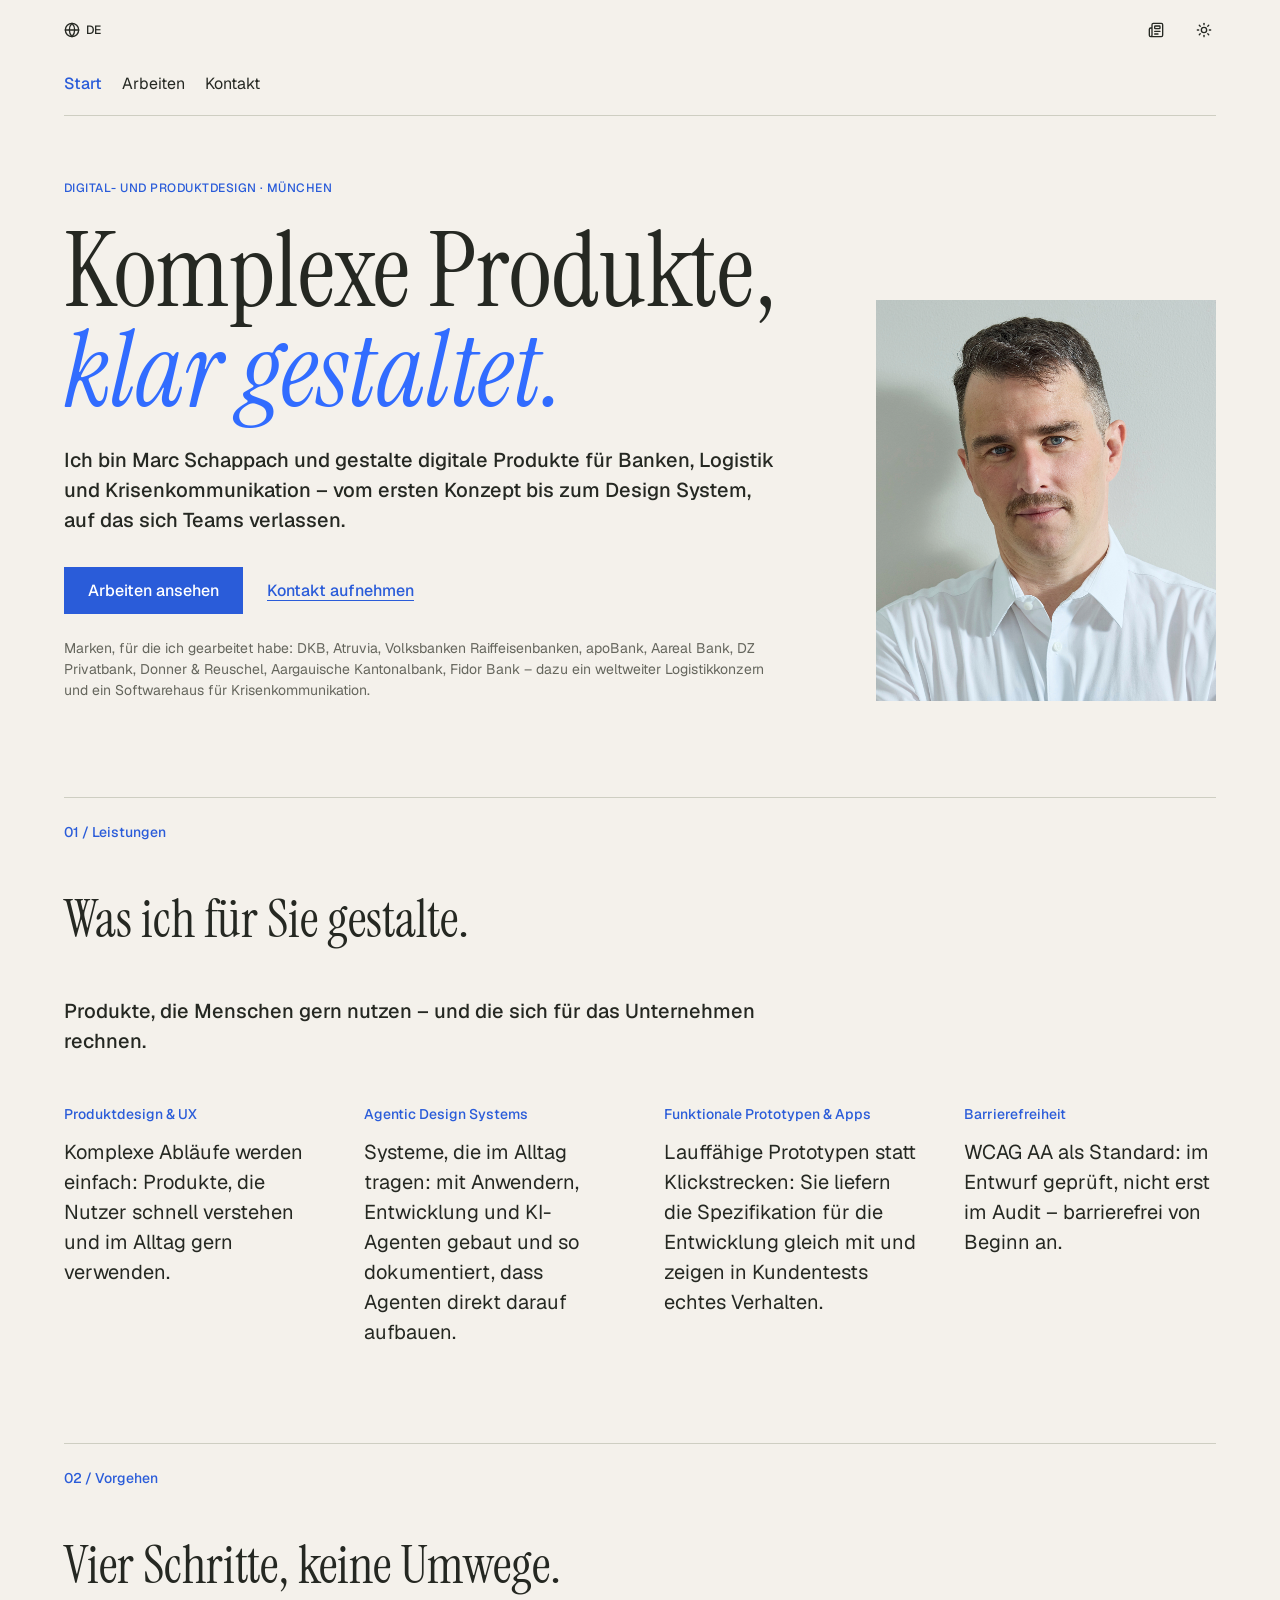
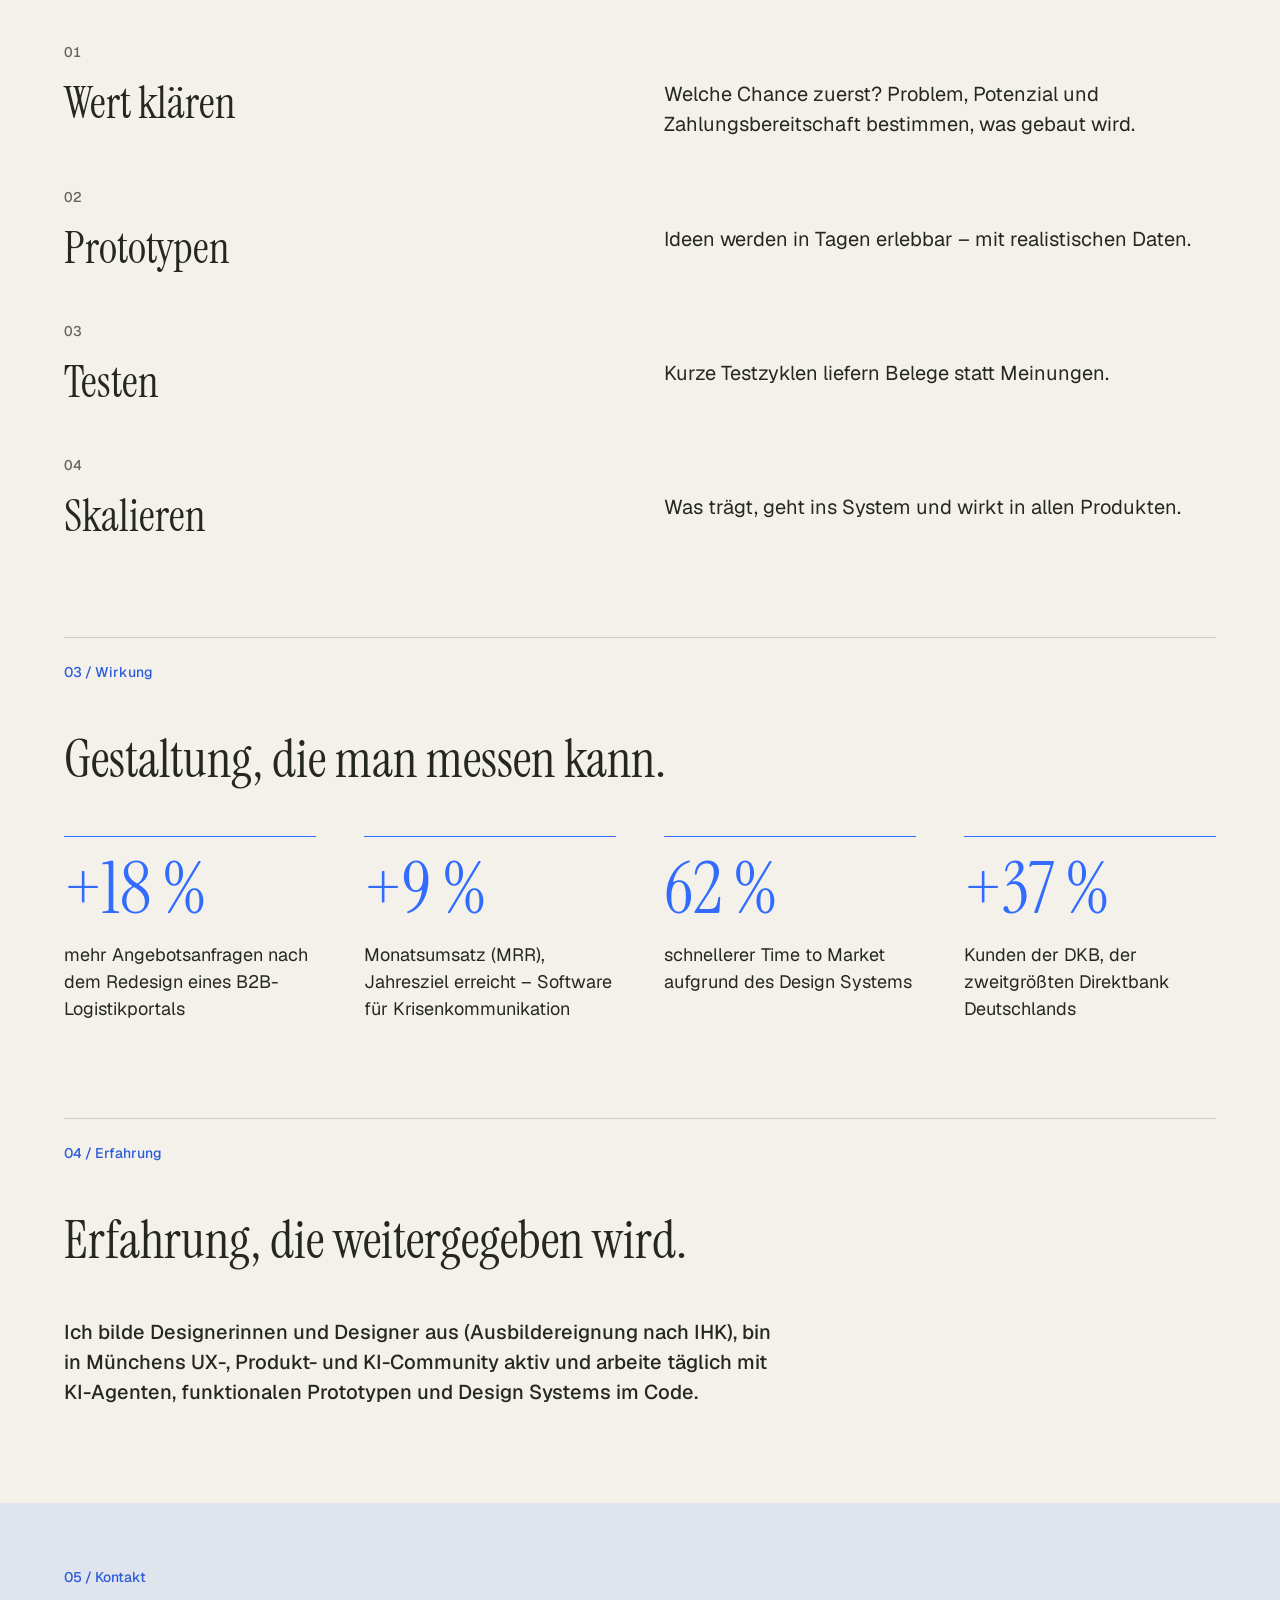
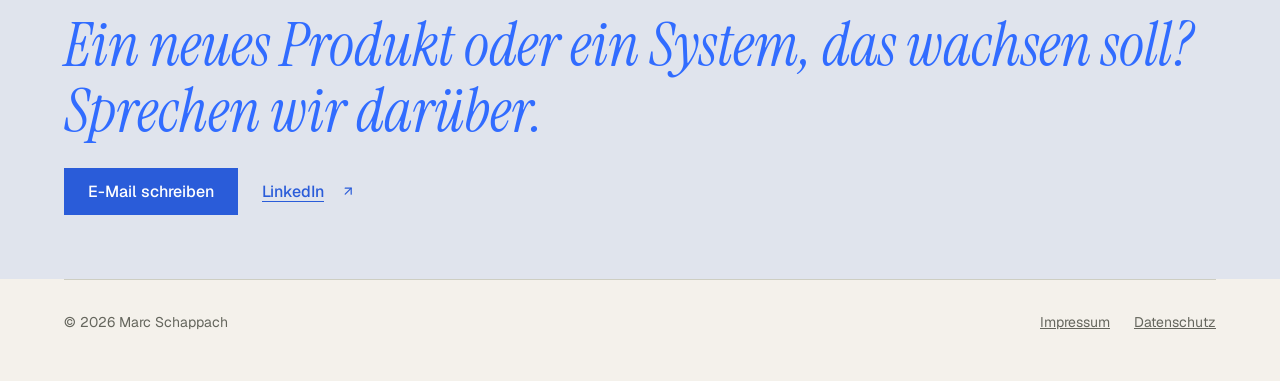
==== index.html @ 3225e487 "Hero aiba video" ====
<!DOCTYPE html>
<html lang="de">
<head>
  <meta charset="utf-8">
  <meta name="viewport" content="width=device-width, initial-scale=1">
  <title>Marc Schappach · UX/UI Design Lead</title>
  <meta name="description" content="Design Lead für komplexe B2B-Produkte: Design Systems, automatisierte Flows und funktionale Prototypen.">
  <meta name="robots" content="noindex, nofollow">
  <meta name="color-scheme" content="light dark">
  <meta name="theme-color" content="#f6f5f1" media="(prefers-color-scheme: light)">
  <meta name="theme-color" content="#111318" media="(prefers-color-scheme: dark)">
  <link rel="alternate" hreflang="de" href="./">
  <link rel="alternate" hreflang="en" href="en/">
  <link rel="preload" href="fonts/inter-latin-400-normal.woff2" as="font" type="font/woff2" crossorigin>
  <link rel="stylesheet" href="css/tokens.css?v=20261125">
  <link rel="stylesheet" href="css/site.css?v=20261125">
  <link rel="stylesheet" href="css/start.css?v=20261125">
  <link rel="stylesheet" href="css/editorial.css?v=20261125c">
  <style>[data-view="editorial"] .page--start > main:not(.e-main) { visibility: hidden; }</style>
  <script>
    /* Darstellung (Standard Editorial) und Hell/Dunkel vor dem ersten Rendern setzen – kein Flackern */
    (function () {
      var d = document.documentElement, v = null, m = null;
      try {
        v = localStorage.getItem("view"); m = localStorage.getItem("mode");
        var t = localStorage.getItem("theme"); // Einstellung bis 11/2026
        if (!v && t === "editorial") v = "editorial";
        if (!m && (t === "light" || t === "dark")) m = t;
      } catch (e) {}
      if (v !== "bento") d.setAttribute("data-view", "editorial");
      if (m === "light" || m === "dark") d.setAttribute("data-theme", m);
    })();
  </script>
</head>
<body>
  <a class="skip-link" href="#inhalt">Zum Inhalt springen</a>
  <div class="page page--start">
    <div class="topbar">
      <a class="bar-btn bar-btn--lang" id="lang-toggle" href="en/" hreflang="en" aria-label="DE – auf Englisch wechseln" title="English"><svg class="lucide lucide-globe" viewBox="0 0 24 24" fill="none" stroke="currentColor" stroke-width="2" stroke-linecap="round" stroke-linejoin="round" aria-hidden="true" focusable="false"><circle cx="12" cy="12" r="10"/><path d="M12 2a14.5 14.5 0 0 0 0 20 14.5 14.5 0 0 0 0-20"/><path d="M2 12h20"/></svg><span class="bar-btn__text">DE</span></a>
      <button class="theme-toggle" id="theme-toggle" type="button">Darstellung</button>
    </div>

    <main id="inhalt">
      <section class="hero" aria-labelledby="titel">
        <span class="hero__deco hero__deco--1" aria-hidden="true"></span>
        <span class="hero__deco hero__deco--2" aria-hidden="true"></span>
        <div class="hero__text">
          <p class="status label">UX/UI Design · München</p>
          <h1 class="display" id="titel">Design, das früh funktioniert.</h1>
          <p class="lead hero__lead">Design Lead für komplexe B2B-Produkte. Ich verbinde Design Systems, automatisierte Flows und funktionale Prototypen, damit Teams früher testen und sicherer entscheiden.</p>
        </div>
        <figure class="hero__photo">
          <img src="img/marc-schappach.jpg" width="373" height="440" alt="Porträt von Marc Schappach" fetchpriority="high">
        </figure>
      </section>

      <section class="section" id="arbeitsweise" aria-labelledby="arbeitsweise-titel">
        <div class="section__head">
          <p class="label">01 — Arbeitsweise</p>
          <h2 class="section__title" id="arbeitsweise-titel">Vom Entwurf zum lauffähigen Prototyp – in einem Zug.</h2>
        </div>
        <div class="tools">
          <article class="tool">
            <div class="tool__head">
              <img class="tool__icon" src="img/tool-figma.svg" width="72" height="72" alt="">
              <div><h3 class="tool__name">Figma</h3><p class="tool__sub">Design System</p></div>
            </div>
            <p class="body">Tokens, Komponenten und Code Connect als Single Source of Truth. Automatisierte Flows und frühe Testskripte sichern die Qualität, eine strukturierte Doku macht das System für KI-Agenten lesbar.</p>
          </article>
          <article class="tool">
            <div class="tool__head">
              <img class="tool__icon" src="img/tool-claude.svg" width="72" height="72" alt="">
              <div><h3 class="tool__name">Claude</h3><p class="tool__sub">Denken &amp; Bauen</p></div>
            </div>
            <p class="body">Kuratierte Markdown-Kontexte mit Regeln und Prompt-Vorlagen binden Claude in den Prozess ein – für Konzepte, Texte und Code im Rahmen des Design Systems.</p>
          </article>
          <article class="tool">
            <div class="tool__head">
              <img class="tool__icon" src="img/tool-lovable.svg" width="72" height="72" alt="">
              <div><h3 class="tool__name">Lovable</h3><p class="tool__sub">Erlebbar machen</p></div>
            </div>
            <p class="body">Funktionale Prototypen mit generierten Testdaten und realistischen Szenarien. Ideen werden validiert, bevor sie in die Entwicklung gehen.</p>
          </article>
          <p class="lead tools__foot">Design bleibt die Entscheidung. KI und Automatisierung verkürzen den Weg dorthin.</p>
        </div>
      </section>

      <section class="section" id="ansatz" aria-labelledby="ansatz-titel">
        <div class="section__head">
          <p class="label">02 — Ansatz</p>
          <h2 class="section__title" id="ansatz-titel">Methodisch vom Problem zur skalierbaren Lösung.</h2>
        </div>
        <div class="bento">
          <article class="tile tile--surface b-half">
            <p class="label">Verstehen</p>
            <h3>Kontext vor Oberfläche.</h3>
            <p class="body">Stakeholder-Interviews, Kontextanalysen und Journey Mapping klären, wer das Produkt unter welchen Bedingungen nutzt. Daraus entstehen priorisierte Anforderungen statt Annahmen.</p>
          </article>
          <article class="tile tile--accent b-half">
            <p class="label">Validieren</p>
            <h3>Prototypen statt Präsentationen.</h3>
            <p class="body">Funktionale Prototypen machen Szenarien früh testbar. Usability-Tests in kurzen Iterationszyklen liefern belastbare Erkenntnisse, bevor Entwicklungsaufwand entsteht.</p>
          </article>
          <article class="tile tile--warm b-third">
            <p class="label">Skalieren</p>
            <h3>Systeme, die tragen.</h3>
            <p class="body">Design Systems mit Tokens, definierten Zuständen und Code-Bezug sichern Konsistenz über Produkte, Plattformen und Teams.</p>
          </article>
          <article class="tile tile--strong b-third">
            <p class="label">Barrierefreiheit</p>
            <h3>WCAG AA als Mindeststandard.</h3>
            <p class="body">Regelmäßige A11y-Audits und die zugehörige Zertifizierung prägen meine Arbeit. KI-gestützte Skripte und Markdown-Regeln prüfen Kontraste, Fokusführung und Struktur schon im Entwurf – nicht erst im Audit.</p>
          </article>
          <article class="tile tile--surface b-third">
            <p class="label">Zusammenarbeit</p>
            <h3>Nah an Produkt und Vertrieb.</h3>
            <p class="body">Design als Entscheidungsgrundlage für Produktmanagement, Entwicklung und Vertrieb – mit messbaren Zielen statt Geschmacksfragen.</p>
          </article>
        </div>
      </section>

      <section class="section" id="wirkung" aria-labelledby="wirkung-titel">
        <div class="impact">
          <div>
            <p class="label">03 — Wirkung</p>
            <h2 class="impact__title" id="wirkung-titel">UX-Design auf Basis von KPIs und OKRs.</h2>
          </div>
          <div class="kpis">
            <div class="tile tile--accent tile--metric">
              <p class="label">Alerting · Krisenmanagement</p>
              <div class="tile__metric-group"><p class="metric">+10 %</p><p class="body">MRR gestiegen – Jahresziel erreicht</p></div>
            </div>
            <div class="tile tile--surface tile--metric">
              <p class="label">B2B-Logistik</p>
              <div class="tile__metric-group"><p class="metric">+20 %</p><p class="body">Angebotsanfragen</p></div>
            </div>
            <div class="tile tile--surface tile--metric">
              <p class="label">Banking · Design System</p>
              <div class="tile__metric-group"><p class="metric">−70 %</p><p class="body">Aufwand für Design-Anpassungen</p></div>
            </div>
          </div>
        </div>
      </section>

      <section class="section" id="kontakt" aria-labelledby="kontakt-titel">
        <div class="contact">
          <div>
            <p class="label">04 — Kontakt</p>
            <h2 class="section__title" id="kontakt-titel" style="margin-top:12px">Lust auf ein Gespräch über Ihr nächstes Produkt?</h2>
          </div>
          <div class="contact__actions">
            <a class="button js-mail" data-u="marc" data-d="newneed.de" href="impressum.html">E-Mail schreiben</a>
            <a class="button button--ghost" href="https://www.linkedin.com/in/marc-schappach-b1103526/" rel="noopener">LinkedIn</a>
          </div>
        </div>
      </section>
    </main>

    <footer class="footer">
      <span>© 2026 Marc Schappach</span>
      <nav aria-label="Rechtliches"><a href="impressum.html">Impressum</a><a href="datenschutz.html">Datenschutz</a></nav>
    </footer>
  </div>
  <nav class="nav" aria-label="Hauptnavigation">
    <a href="./" aria-current="page">Start</a>
    <a href="./referenzen/">Arbeiten</a>
    <a href="./#kontakt">Kontakt</a>
  </nav>
  <template id="editorial-start">
    <main id="inhalt" class="e-main">
      <section class="e-hero e-sec" aria-labelledby="titel">
        <div class="e-hero__text">
          <p class="e-meta e-meta--accent">Digital- und Produktdesign · München</p>
          <h1 class="e-display" id="titel"><span>Komplexe Produkte,</span> <span class="e-it">klar gestaltet.</span></h1>
          <p class="e-lead e-measure">Ich bin Marc Schappach und gestalte digitale Produkte für Banken, Logistik und Krisenkommunikation – vom ersten Konzept bis zum Design System, auf das sich Teams verlassen.</p>
          <div class="e-actions"><a class="e-button" href="referenzen/">Arbeiten ansehen</a><a class="e-link" href="#kontakt">Kontakt aufnehmen</a></div>
          <p class="e-brands">Marken, für die ich gearbeitet habe: DKB, Atruvia, Volksbanken Raiffeisenbanken, apoBank, Aareal Bank, DZ Privatbank, Donner &amp; Reuschel, Aargauische Kantonalbank, Fidor Bank – dazu ein weltweiter Logistikkonzern und ein Softwarehaus für Krisenkommunikation.</p>
        </div>
        <figure class="e-hero__photo"><img src="img/marc-schappach.jpg" width="373" height="440" alt="Porträt von Marc Schappach"></figure>
      </section>
      <section class="e-sec e-stack" id="leistungen" aria-labelledby="leistungen-titel">
        <h2 class="e-mark" id="leistungen-titel">01 / Leistungen</h2>
        <p class="e-heading">Was ich für Sie gestalte.</p>
        <p class="e-lead e-intro">Produkte, die Menschen gern nutzen – und die sich für das Unternehmen rechnen.</p>
        <div class="e-cols e-cols--4"><div class="e-col"><h3>Produktdesign &amp; UX</h3><p class="e-body">Komplexe Abläufe werden einfach: Produkte, die Nutzer schnell verstehen und im Alltag gern verwenden.</p></div><div class="e-col"><h3>Agentic Design Systems</h3><p class="e-body">Systeme, die im Alltag tragen: mit Anwendern, Entwicklung und KI-Agenten gebaut und so dokumentiert, dass Agenten direkt darauf aufbauen.</p></div><div class="e-col"><h3>Funktionale Prototypen &amp; Apps</h3><p class="e-body">Lauffähige Prototypen statt Klickstrecken: Sie liefern die Spezifikation für die Entwicklung gleich mit und zeigen in Kundentests echtes Verhalten.</p></div><div class="e-col"><h3>Barrierefreiheit</h3><p class="e-body">WCAG AA als Standard: im Entwurf geprüft, nicht erst im Audit – barrierefrei von Beginn an.</p></div></div>
      </section>
      <section class="e-sec e-stack" id="vorgehen" aria-labelledby="vorgehen-titel">
        <h2 class="e-mark" id="vorgehen-titel">02 / Vorgehen</h2>
        <p class="e-heading">Vier Schritte, keine Umwege.</p>
        <div class="e-step__head"><p class="e-step__label e-step__num">01</p><div class="e-step__row"><h3 class="e-step__title">Wert klären</h3><p class="e-body">Welche Chance zuerst? Problem, Potenzial und Zahlungsbereitschaft bestimmen, was gebaut wird.</p></div></div><div class="e-step__head"><p class="e-step__label e-step__num">02</p><div class="e-step__row"><h3 class="e-step__title">Prototypen</h3><p class="e-body">Ideen werden in Tagen erlebbar – mit realistischen Daten.</p></div></div><div class="e-step__head"><p class="e-step__label e-step__num">03</p><div class="e-step__row"><h3 class="e-step__title">Testen</h3><p class="e-body">Kurze Testzyklen liefern Belege statt Meinungen.</p></div></div><div class="e-step__head"><p class="e-step__label e-step__num">04</p><div class="e-step__row"><h3 class="e-step__title">Skalieren</h3><p class="e-body">Was trägt, geht ins System und wirkt in allen Produkten.</p></div></div>
      </section>
      <section class="e-sec e-stack" id="wirkung" aria-labelledby="wirkung-titel">
        <h2 class="e-mark" id="wirkung-titel">03 / Wirkung</h2>
        <p class="e-heading">Gestaltung, die man messen kann.</p>
        <div class="e-kpis e-kpis--4"><div class="e-kpi"><p class="e-kpi__value"><span class="e-sr">+20 %</span><span aria-hidden="true" data-count>+20&nbsp;%</span></p><p class="e-kpi__text">mehr Angebotsanfragen nach dem Redesign eines B2B-Logistikportals</p></div><div class="e-kpi"><p class="e-kpi__value"><span class="e-sr">+10 %</span><span aria-hidden="true" data-count>+10&nbsp;%</span></p><p class="e-kpi__text">Monatsumsatz (MRR), Jahresziel erreicht – Software für Krisenkommunikation</p></div><div class="e-kpi"><p class="e-kpi__value"><span class="e-sr">70 %</span><span aria-hidden="true" data-count>70&nbsp;%</span></p><p class="e-kpi__text">schnellerer Time to Market aufgrund des Design Systems</p></div><div class="e-kpi"><p class="e-kpi__value"><span class="e-sr">+42 %</span><span aria-hidden="true" data-count>+42&nbsp;%</span></p><p class="e-kpi__text">Kunden der DKB, der zweitgrößten Direktbank Deutschlands</p></div></div>
      </section>
      <section class="e-sec e-stack" id="erfahrung" aria-labelledby="erfahrung-titel">
        <h2 class="e-mark" id="erfahrung-titel">04 / Erfahrung</h2>
        <p class="e-heading">Erfahrung, die weitergegeben wird.</p>
        <p class="e-lead e-intro">Ich bilde Designerinnen und Designer aus (Ausbildereignung nach IHK), bin in Münchens UX-, Produkt- und KI-Community aktiv und arbeite täglich mit KI-Agenten, funktionalen Prototypen und Design Systems im Code.</p>
      </section>
      <section class="e-sec e-takeaway" id="kontakt" aria-labelledby="kontakt-titel">
        <p class="e-label">05 / Kontakt</p>
        <h2 class="e-quote" id="kontakt-titel">Ein neues Produkt oder ein System, das wachsen soll? Sprechen wir darüber.</h2>
        <div class="e-actions">
          <a class="e-button js-mail" data-u="marc" data-d="newneed.de" href="impressum.html">E-Mail schreiben</a>
          <a class="e-link" href="https://www.linkedin.com/in/marc-schappach-b1103526/" rel="noopener">LinkedIn<svg class="arrow arrow--link lucide lucide-arrow-up-right" viewBox="0 0 24 24" fill="none" stroke="currentColor" stroke-width="2" stroke-linecap="round" stroke-linejoin="round" aria-hidden="true" focusable="false"><path d="M7 7h10v10"/><path d="M7 17 17 7"/></svg></a>
        </div>
      </section>
    </main>
  </template>
  <script src="js/theme.js?v=20261125"></script>
  <script src="js/site.js?v=20261125"></script>
  <script src="js/editorial.js?v=20261125"></script>
</body>
</html>
---- css/tokens.css ----
/* ==========================================================================
   Design Tokens – 1:1 aus der Figma-Datei „CV 2026“
   Collection „Theme“: Modus Farbig (= Light) und Modus Dark.
   Light/Dark über light-dark(); umgeschaltet per prefers-color-scheme
   oder manuell über <html data-theme="light|dark">.
   ========================================================================== */

@font-face {
  font-family: "Inter";
  font-weight: 300;
  font-style: normal;
  font-display: swap;
  src: url("../fonts/inter-latin-300-normal.woff2") format("woff2");
}
@font-face {
  font-family: "Inter";
  font-weight: 400;
  font-style: normal;
  font-display: swap;
  src: url("../fonts/inter-latin-400-normal.woff2") format("woff2");
}
@font-face {
  font-family: "IBM Plex Mono";
  font-weight: 400;
  font-style: normal;
  font-display: swap;
  src: url("../fonts/ibm-plex-mono-latin-400-normal.woff2") format("woff2");
}

:root {
  color-scheme: light dark;
}
:root[data-theme="light"] {
  color-scheme: light;
}
:root[data-theme="dark"] {
  color-scheme: dark;
}

:root {
  /* Flächen */
  --color-bg-page: light-dark(#f6f5f1, #111318);
  --color-bg-surface: light-dark(#ffffff, #2a2d36);
  --color-bg-accent: light-dark(#e3eaff, #2a2d36);
  --color-bg-warm: light-dark(#ffe2cf, #2a2d36);
  --color-bg-strong: light-dark(#a9bdff, #45495a);
  --color-bg-kobalt: light-dark(#1a2676, #45495a);
  --color-bg-inverse: light-dark(#111318, #ffffff);
  --color-bg-code: #181818; /* Code-Screenshot-Kachel, in beiden Modi dunkel */

  /* Text */
  --color-text-primary: light-dark(#111318, #ffffff);
  --color-text-secondary: light-dark(#45495a, #dcdbd3);
  --color-text-on-strong: light-dark(#111318, #ffffff);
  --color-text-on-kobalt: #ffffff;
  --color-text-on-inverse: light-dark(#ffffff, #111318);

  /* Linien, Fokus */
  --color-border-rule: light-dark(#dcdbd3, #45495a);
  --color-focus: light-dark(#111318, #ffffff);
  --color-border-control: #6b6f7d;
  --color-error: light-dark(#9b1c14, #ffffff);
  --color-bg-inverse-hover: light-dark(#2a2d36, #dcdbd3);

  /* Radien, Abstände (Figma: Radius, Spacing) */
  --radius-lg: 24px;
  --radius-xl: 32px;
  --radius-full: 999px;
  --space-tile: 20px; /* Mobile */
  --layout-gap: 12px; /* Mobile */
  --page-pad: 16px;

  /* Typografie – Mobile-Stile */
  --font-sans: "Inter", system-ui, -apple-system, "Segoe UI", Roboto, sans-serif;
  --font-mono: "IBM Plex Mono", ui-monospace, "SFMono-Regular", Menlo, monospace;

  --type-display-size: 40px;
  --type-display-line: 44px;
  --type-display-track: -1.5px;
  --type-heading-size: 28px;
  --type-heading-line: 34px;
  --type-heading-track: -0.5px;
  --type-lead-size: 20px;
  --type-lead-line: 28px;
  --type-lead-track: -0.3px;
  --type-body-size: 16px;
  --type-body-line: 24px;
  --type-metric-size: 40px;
  --type-metric-line: 40px;
  --type-metric-track: -1.5px;
  --type-label-size: 12px;
  --type-label-line: 16px;

  --shadow-nav: light-dark(0 2px 10px rgb(0 0 0 / 0.08), 0 2px 12px rgb(0 0 0 / 0.5));
}

/* Web-Stile ab Tablet/Desktop (Figma: Web/Display, Lead, Body, Metric, Label) */
@media (min-width: 900px) {
  :root {
    --space-tile: 32px;
    --layout-gap: 16px;
    --page-pad: 64px;
    --type-display-size: 64px;
    --type-display-line: 68px;
    --type-display-track: -2px;
    --type-heading-size: 36px;
    --type-heading-line: 44px;
    --type-heading-track: -1px;
    --type-lead-size: 24px;
    --type-lead-line: 32px;
    --type-lead-track: -0.5px;
    --type-body-size: 18px;
    --type-body-line: 28px;
    --type-metric-size: 56px;
    --type-metric-line: 56px;
    --type-metric-track: -2px;
    --type-label-size: 13px;
    --type-label-line: 18px;
  }
}
---- css/site.css ----
/* ==========================================================================
   Seitenstile – Mobile first (390 px), ab 900 px Bento-Raster aus Web Desktop
   ========================================================================== */

*,
*::before,
*::after {
  box-sizing: border-box;
}

html {
  -webkit-text-size-adjust: 100%;
}

body {
  margin: 0;
  background: var(--color-bg-page);
  color: var(--color-text-primary);
  font-family: var(--font-sans);
  font-size: var(--type-body-size);
  line-height: var(--type-body-line);
  -webkit-font-smoothing: antialiased;
}

img {
  display: block;
  max-width: 100%;
  height: auto;
}

p,
h1,
h2,
ul,
figure {
  margin: 0;
  padding: 0;
}

ul {
  list-style: none;
}

/* ---------- Fokus (WCAG 2.4.7 / 2.4.11): 3 px Außenrand ---------- */
:focus-visible {
  outline: 3px solid var(--color-focus);
  outline-offset: 3px;
}

.skip-link {
  position: absolute;
  left: 16px;
  top: -80px;
  z-index: 20;
  padding: 14px 20px;
  border-radius: var(--radius-full);
  background: var(--color-bg-inverse);
  color: var(--color-text-on-inverse);
  font-size: 15px;
  line-height: 20px;
  text-decoration: none;
}
.skip-link:focus {
  top: 16px;
}

/* ---------- Seite & Raster ---------- */
.page {
  max-width: 1280px;
  margin: 0 auto;
  padding: 0 var(--page-pad) 120px;
}

.topbar {
  display: flex;
  justify-content: space-between;
  align-items: center;
  gap: 8px;
  padding: 8px 0;
}

.theme-toggle {
  display: inline-flex;
  align-items: center;
  min-height: 48px;
  padding: 0 16px;
  border: 0;
  border-radius: var(--radius-full);
  background: transparent;
  color: var(--color-text-secondary);
  font-family: var(--font-mono);
  font-size: var(--type-label-size);
  line-height: var(--type-label-line);
  letter-spacing: 0.04em;
  text-transform: uppercase;
  cursor: pointer;
}
.theme-toggle:hover {
  box-shadow: inset 0 0 0 2px var(--color-text-primary);
}
/* Sprachschalter: gleiche Form wie der Darstellungs-Schalter, aber ein Link auf die Gegenseite */
a.theme-toggle {
  text-decoration: none;
}

.grid {
  display: grid;
  grid-template-columns: repeat(2, minmax(0, 1fr));
  gap: var(--layout-gap);
}

.c-full { grid-column: 1 / -1; }
.c-main { grid-column: 1 / -1; }
.c-side { grid-column: 1 / -1; }
.c-third { grid-column: 1 / -1; }
.c-half { grid-column: span 1; }

@media (min-width: 900px) {
  .grid { grid-template-columns: repeat(3, minmax(0, 1fr)); }
  .c-main { grid-column: span 2; }
  .c-side,
  .c-third,
  .c-half { grid-column: span 1; }
}

/* ---------- Bento-Kachel (Web/Bento-Kachel) ---------- */
.tile {
  display: flex;
  flex-direction: column;
  justify-content: space-between;
  gap: 24px;
  padding: var(--space-tile);
  border-radius: var(--radius-lg);
  color: var(--color-text-primary);
  min-width: 0;
}

.tile--surface { background: var(--color-bg-surface); }
.tile--accent { background: var(--color-bg-accent); }
.tile--warm { background: var(--color-bg-warm); }
.tile--strong { background: var(--color-bg-strong); color: var(--color-text-on-strong); }
.tile--kobalt { background: var(--color-bg-kobalt); color: var(--color-text-on-kobalt); }

.tile--tall { min-height: 240px; }
.tile--metric { min-height: 190px; }
.tile--rows { gap: 16px; }

@media (min-width: 900px) {
  .tile--tall { min-height: 360px; }
  .tile--metric { min-height: 220px; }
  .tile--text { min-height: 240px; }
  .tile--wide { min-height: 360px; }
  .tile--short { min-height: 200px; }
}

.label {
  font-weight: 400;
  font-family: var(--font-mono);
  font-size: var(--type-label-size);
  line-height: var(--type-label-line);
  letter-spacing: 0.04em;
  text-transform: uppercase;
  color: var(--color-text-secondary);
}
.tile--strong .label { color: var(--color-text-on-strong); }
.tile--kobalt .label { color: var(--color-text-on-kobalt); }

.display {
  font-size: var(--type-display-size);
  line-height: var(--type-display-line);
  letter-spacing: var(--type-display-track);
  font-weight: 400;
  overflow-wrap: break-word;
}

.lead {
  font-size: var(--type-lead-size);
  line-height: var(--type-lead-line);
  letter-spacing: var(--type-lead-track);
}

.body {
  font-size: var(--type-body-size);
  line-height: var(--type-body-line);
}

.metric {
  font-size: var(--type-metric-size);
  line-height: var(--type-metric-line);
  letter-spacing: var(--type-metric-track);
  font-weight: 300;
}

.tile__metric-group {
  display: flex;
  flex-direction: column;
  gap: 12px;
}
.tile--metric .body { color: var(--color-text-secondary); }
.tile--strong.tile--metric .body { color: var(--color-text-on-strong); }

/* Aufzählung: feiner Strich, Folgezeilen fluchten mit dem Text (hängender Einzug) */
.list {
  list-style: none;
  margin: 0;
  padding: 0;
  display: flex;
  flex-direction: column;
  gap: 0.45em;
}
.list li {
  position: relative;
  padding-left: 1.1em;
}
.list li::before {
  content: "–";
  position: absolute;
  left: 0;
  font-weight: 300;
  opacity: 0.45;
}

/* Deutsche Texte automatisch trennen (Video-telefonie statt Videotelefoni-e) */
:lang(de) .heading,
:lang(de) .lead,
:lang(de) .body {
  -webkit-hyphens: auto;
  hyphens: auto;
  hyphenate-limit-chars: 7 3 3;
  overflow-wrap: normal;
}

/* Große Titel nur an gesetzten Stellen trennen (&shy; im Text, z. B. Video|telefonie) */
:lang(de) .display { -webkit-hyphens: manual; hyphens: manual; }

/* Zustände der Live Activity: untereinander, ab Tablet zweispaltig */
.states {
  list-style: none;
  margin: 0;
  padding: 0;
  display: grid;
  grid-template-columns: 1fr;
  gap: 12px;
  align-items: start;
}
@media (min-width: 700px) {
  .states { grid-template-columns: 1fr 1fr; gap: 16px; }
}
.states img {
  display: block;
  width: 100%;
  height: auto;
}

/* ---------- Kachel als Link: ganze Fläche klickbar ---------- */
a.tile {
  color: inherit;
  text-decoration: none;
}
@media (hover: hover) {
  a.tile:hover {
    box-shadow: inset 0 0 0 2px var(--color-text-primary); /* Hover: Form, nicht nur Farbe */
  }
}
a.tile:active {
  box-shadow: inset 0 0 0 3px var(--color-text-primary), inset 0 3px 8px rgb(0 0 0 / 0.18);
}
.arrow {
  display: inline-block;
  width: 0.9em;
  height: 0.9em;
  margin-left: 0.15em;
  vertical-align: -0.08em;
}

/* ---------- Bilder ---------- */
.figure {
  display: flex;
  flex-direction: column;
  gap: 12px;
  min-width: 0;
}
.shot {
  overflow: hidden;
  border-radius: var(--radius-lg); /* Exporte haben Rundung eingebrannt; CSS-Radius schneidet identisch nach */
}
.shot img {
  width: 100%;
  height: auto;
}

.code-tile {
  overflow: hidden;
  border-radius: var(--radius-xl);
  background: var(--color-bg-code);
}
.code-tile .shot {
  border-radius: 0;
}

@media (min-width: 900px) {
  .figure { gap: 22px; }
}

/* ---------- Navigation (Web/Navigation, schwebende Pille) ---------- */
.nav {
  position: fixed;
  left: 50%;
  bottom: 16px;
  z-index: 10;
  display: flex;
  gap: 4px;
  padding: 6px;
  transform: translateX(-50%);
  border-radius: var(--radius-full);
  background: var(--color-bg-surface);
  box-shadow: var(--shadow-nav);
}
.nav a {
  display: flex;
  align-items: center;
  min-height: 48px;
  padding: 0 16px;
  border-radius: var(--radius-full);
  color: var(--color-text-primary);
  font-size: 15px;
  line-height: 20px;
  text-decoration: none;
  white-space: nowrap;
}
.nav a:hover {
  box-shadow: inset 0 0 0 2px var(--color-text-primary);
}
.nav a[aria-current="page"] {
  background: var(--color-bg-inverse);
  color: var(--color-text-on-inverse);
}
/* Mobile: „Über mich“ und „Lebenslauf“ ausblenden */
.nav .nav__desktop { display: none; }
@media (min-width: 600px) {
  .nav .nav__desktop { display: flex; }
}

/* ---------- Referenz-Navigation (oben auf jeder Referenzseite) ---------- */
.ref-nav ul {
  display: flex;
  gap: 8px;
  overflow-x: auto;
  scroll-padding-inline: 24px;
  padding: 3px; /* Platz für Fokusrahmen */
  margin: -3px;
  scrollbar-width: none;
}
.ref-nav ul::-webkit-scrollbar { display: none; }
.ref-nav a {
  display: flex;
  align-items: center;
  gap: 10px;
  min-height: 48px;
  padding: 0 18px;
  border-radius: var(--radius-full);
  background: var(--color-bg-surface);
  color: var(--color-text-primary);
  font-size: 15px;
  line-height: 20px;
  text-decoration: none;
  white-space: nowrap;
}
@media (hover: hover) {
  .ref-nav a:hover { box-shadow: inset 0 0 0 2px var(--color-text-primary); }
}
.ref-nav a[aria-current="page"] {
  background: var(--color-bg-inverse);
  color: var(--color-text-on-inverse);
}
.ref-nav__num {
  font-family: var(--font-mono);
  font-size: var(--type-label-size);
  line-height: var(--type-label-line);
  letter-spacing: 0.04em;
}

/* ---------- Bewegung reduzieren ---------- */
@media (prefers-reduced-motion: reduce) {
  * { scroll-behavior: auto !important; transition: none !important; animation: none !important; }
}

/* ---------- Zugangsmaske (Mobile · Geschützter Bereich – Zugang) ---------- */
.page--gate .grid { display: block; max-width: 560px; margin: 0 auto; padding-top: 56px; }
@media (min-width: 900px) { .page--gate .grid { padding-top: 120px; } }

.gate { gap: 20px; padding: 28px var(--space-tile); justify-content: flex-start; }
.heading {
  font-size: var(--type-heading-size);
  line-height: var(--type-heading-line);
  letter-spacing: var(--type-heading-track);
  font-weight: 400;
}
.gate__copy { color: var(--color-text-secondary); }

.field { display: flex; flex-direction: column; gap: 8px; }
.field__label { font-weight: 600; font-size: 16px; line-height: 22px; }
.field__input {
  width: 100%;
  min-height: 52px;
  padding: 15px 20px;
  border: 1px solid var(--color-border-control);
  border-radius: var(--radius-full);
  background: var(--color-bg-surface);
  color: var(--color-text-primary);
  font: inherit;
  font-size: 18px;
  line-height: 22px;
}
.field__input:hover { border-color: var(--color-text-primary); }
.field__input[aria-invalid="true"] { border-color: var(--color-error); box-shadow: inset 0 0 0 1px var(--color-error); }
.field__hint { font-size: 14px; line-height: 20px; color: var(--color-text-secondary); }
.field__error {
  display: flex; gap: 8px; align-items: flex-start;
  font-size: 14px; line-height: 20px; font-weight: 600; color: var(--color-error);
}
.field__error[hidden] { display: none; }
.field__error svg { flex: none; width: 20px; height: 20px; }

.button {
  display: inline-flex; align-items: center; justify-content: center;
  width: 100%; min-height: 48px; padding: 14px 24px;
  border: 0; border-radius: var(--radius-full);
  background: var(--color-bg-inverse); color: var(--color-text-on-inverse);
  font: inherit; font-weight: 600; font-size: 16px; line-height: 20px; cursor: pointer;
}
.button:hover { background: var(--color-bg-inverse-hover); box-shadow: inset 0 0 0 2px var(--color-text-primary); }
.button[aria-disabled="true"] { opacity: 0.6; cursor: progress; }
.gate form { display: flex; flex-direction: column; gap: 20px; }
.gate__request { font-size: 16px; line-height: 22px; }
.gate__request a {
  color: var(--color-text-primary); font-weight: 600;
  text-decoration: underline; text-underline-offset: 4px; text-decoration-thickness: 1px;
}
.gate__request a:hover { text-decoration-thickness: 2px; }

/* ---------- Referenz-Seiten: Handy-Bild-Kachel, Stapel, Textspalte ---------- */
.stack { display: flex; flex-direction: column; gap: 12px; }
.body--secondary { color: var(--color-text-secondary); }
.c-text2 { grid-column: 1 / -1; }

.phone { align-items: center; justify-content: flex-start; gap: 12px; }
.phone__img {
  width: 100%;
  max-width: 280px;
  height: auto;
  border-radius: var(--radius-lg);
}
.phone .label { align-self: stretch; }

.arrow--back { margin-left: 0; margin-right: 0.15em; }
/* Pfeil direkt an Link/Knopf-Text (ohne Leerzeichen, damit die Unterstreichung nicht über die Lücke läuft) */
.arrow--link { margin-left: 0.3em; }
.arrow--back.arrow--link { margin-left: 0; margin-right: 0.3em; }

@media (min-width: 900px) {
  .phone { grid-row: span 3; justify-content: flex-start; gap: 22px; }
  .phone__img { max-width: none; }
  .c-text2 { grid-column: 2 / span 2; }
}

/* Programmatisch fokussierte Überschrift (nach dem Entsperren) ohne Rahmen */
h1[tabindex="-1"]:focus { outline: none; }

/* ---------- Bildpaare (Vorher/Nachher, Light/Dark) und Abschnittslabels ---------- */
.duo { display: grid; grid-template-columns: minmax(0, 1fr); gap: var(--layout-gap); }
.duo > .tile { min-height: 0; }
.section-label { padding-top: 16px; }
@media (min-width: 600px) {
  .duo { grid-template-columns: repeat(2, minmax(0, 1fr)); }
  .duo--editor { grid-template-columns: minmax(0, 498fr) minmax(0, 868fr); }
}
@media (min-width: 900px) {
  .duo--compare { grid-template-columns: repeat(2, minmax(0, 1fr)); align-items: start; }
  .section-label { padding-top: 24px; }
}

/* ---------- Referenz 05 · Banking: Hero, Screen-Reihen, Logowand ---------- */
.hero-shot { width: 100%; height: auto; }

.screens {
  display: grid;
  grid-template-columns: repeat(2, minmax(0, 1fr));
  gap: 12px;
  justify-items: center;
  padding: 20px;
  border-radius: var(--radius-lg);
}
.screens--accent { background: var(--color-bg-accent); }
.screens--warm { background: var(--color-bg-warm); }
.screens img { width: 100%; max-width: 262px; height: auto; }

/* Logos sind dunkel: Fläche bleibt auch im Dunkelmodus hell (wie in Figma) */
.logo-wall {
  display: grid;
  grid-template-columns: repeat(2, minmax(0, 1fr));
  gap: 28px 12px;
  align-items: center;
  justify-items: center;
  margin: 0;
  padding: 32px 20px;
  list-style: none;
  border-radius: var(--radius-lg);
  background: light-dark(#ffffff, #f6f5f1);
}
.logo-wall img { max-width: 100%; height: auto; } /* Breite aus dem width-Attribut (halbe Exportgröße, 2x scharf) */

@media (min-width: 900px) {
  .screens { grid-template-columns: repeat(4, minmax(0, 1fr)); gap: 32px; padding: 64px 48px; }
  .logo-wall { grid-template-columns: repeat(4, minmax(0, 1fr)); gap: 48px 32px; padding: 56px 48px; }
}

/* Blättern: einheitlich Zurück (links) und Weiter (rechts) am Ende jeder Referenz */
.pager {
  display: grid;
  grid-template-columns: repeat(2, minmax(0, 1fr));
  gap: var(--layout-gap);
}
.pager .tile { min-height: 160px; }
.pager__num { white-space: nowrap; }
@media (max-width: 599px) {
  .pager .lead { font-size: 18px; line-height: 24px; hyphens: auto; }
}
@media (min-width: 900px) {
  .pager .tile { min-height: 200px; }
}

/* ---------- Darstellungs-Schalter: Automatisch · Hell · Dunkel · Editorial ---------- */
.theme-switch {
  display: inline-flex;
  flex-wrap: wrap;
  align-items: center;
  gap: 2px;
  font-family: var(--font-mono);
  font-size: var(--type-label-size);
  line-height: var(--type-label-line);
  letter-spacing: 0.04em;
  text-transform: uppercase;
  color: var(--color-text-secondary);
}
.theme-switch__label { padding: 0 6px 0 16px; }
.theme-switch button {
  display: inline-flex;
  align-items: center;
  min-height: 44px;
  padding: 0 10px;
  border: 0;
  border-radius: var(--radius-full);
  background: transparent;
  color: var(--color-text-secondary);
  font: inherit;
  letter-spacing: inherit;
  text-transform: inherit;
  cursor: pointer;
}
.theme-switch button:hover { box-shadow: inset 0 0 0 2px var(--color-text-primary); color: var(--color-text-primary); }
.theme-switch button[aria-pressed="true"] { background: var(--color-bg-surface); color: var(--color-text-primary); }
.theme-switch__short { display: none; }
@media (max-width: 599px) {
  .theme-switch__label { padding-left: 0; }
  .theme-switch button:has(.theme-switch__short) .theme-switch__long { display: none; }
  .theme-switch__short { display: inline; }
}
/* Schalterleiste liegt über den Deko-Kreisen der Startseite */
.topbar { position: relative; z-index: 2; }

/* ---------- Schalterleiste (Release 25.11.2026) ----------
   Eine Zeile, drei Symbol-Knöpfe: links Sprache (Globus + DE/EN, Link auf die Gegenseite),
   rechts Darstellung (Bento ↔ Editorial) und Hell/Dunkel (Sonne ↔ Mond).
   Jedes Symbol zeigt den aktuellen Zustand, ein Klick wechselt.
   Feste Höhe in Bento und Editorial, auf Mobile und Desktop – nichts springt beim Wechsel. */
.topbar,
[data-view="editorial"] .topbar {
  box-sizing: border-box;
  height: var(--topbar-height, 60px);
  padding: 0;
  flex-wrap: nowrap;
  row-gap: 0;
}
.topbar__end { display: inline-flex; align-items: center; gap: 4px; margin-right: -10px; }
.bar-btn {
  display: inline-flex;
  align-items: center;
  justify-content: center;
  gap: 6px;
  min-width: 44px;   /* WCAG 2.5.5 (AAA) */
  height: 44px;
  padding: 0 10px;
  border: 0;
  border-radius: var(--radius-full);
  background: transparent;
  color: var(--color-text-primary);
  font-family: var(--font-mono);
  font-size: var(--type-label-size);
  line-height: 1;
  letter-spacing: 0.04em;
  text-transform: uppercase;
  text-decoration: none;
  cursor: pointer;
}
.bar-btn--lang { margin-left: -10px; }
.bar-btn:hover { box-shadow: inset 0 0 0 2px var(--color-text-primary); }
.bar-btn svg { flex: none; width: 18px; height: 18px; }
/* Platzhalter bis theme.js die beiden Knöpfe einsetzt: Breite reservieren, Text nicht zeigen */
.theme-toggle#theme-toggle { visibility: hidden; width: 92px; min-height: 44px; padding: 0; }
---- css/start.css ----
/* Startseite – nutzt tokens.css + site.css, ergänzt nur Start-spezifisches */
html { scroll-behavior: smooth; scroll-padding-top: 24px; }
.page--start { overflow-x: clip; }
.section { padding-top: 72px; }
.section__head { display: grid; gap: 12px; margin-bottom: 28px; }
.section__title { font-size: var(--type-heading-size); line-height: var(--type-heading-line); letter-spacing: var(--type-heading-track); font-weight: 400; max-width: 22ch; }
@media (min-width: 900px) {
  .section { padding-top: 112px; }
  .section__head { grid-template-columns: 1fr 2fr; align-items: end; margin-bottom: 40px; }
  .section__head .label { padding-bottom: 8px; }
}

/* Hero */
.hero { position: relative; padding-top: 24px; display: grid; gap: 32px; }
.hero__deco { position: absolute; border-radius: 50%; pointer-events: none; z-index: 0; }
.hero__deco--1 { width: 220px; height: 220px; right: -90px; top: -30px; background: var(--color-bg-accent); }
.hero__deco--2 { width: 120px; height: 120px; left: -50px; bottom: 40px; background: var(--color-bg-warm); }
.hero__text, .hero__photo { position: relative; z-index: 1; }
.status { display: inline-flex; align-items: center; gap: 8px; padding: 6px 14px 6px 12px; border-radius: var(--radius-full); background: var(--color-bg-surface); }
.status::before { content: ""; width: 9px; height: 9px; border-radius: 50%; background: var(--color-bg-kobalt); }
.hero h1 { margin: 24px 0; }
.hero__lead { color: var(--color-text-secondary); max-width: 34ch; }
.hero__photo { margin: 0; border-radius: var(--radius-xl); overflow: hidden; background: var(--color-bg-strong); aspect-ratio: 373 / 440; max-width: 373px; }
.hero__photo img { width: 100%; height: 100%; object-fit: cover; }
@media (min-width: 900px) {
  .hero { grid-template-columns: 1.6fr 1fr; align-items: center; gap: 48px; padding-top: 32px; }
  .hero__deco--1 { width: 340px; height: 340px; right: -120px; top: -40px; }
  .hero__deco--2 { width: 190px; height: 190px; left: auto; right: 38%; bottom: -30px; }
  .hero__photo { justify-self: end; width: 100%; }
}

/* Arbeitsweise */
.tools { display: grid; gap: 28px; padding: var(--space-tile); border-radius: var(--radius-xl); background: var(--color-bg-surface); }
.tool { display: grid; gap: 16px; align-content: start; }
.tool__head { display: flex; align-items: center; gap: 16px; }
.tool__icon { width: 56px; height: 56px; border-radius: 16px; flex: none; }
.tool__name { font-size: 20px; line-height: 26px; font-weight: 600; }
.tool__sub { font-size: 14px; line-height: 18px; color: var(--color-text-secondary); }
.tools__foot { border-top: 1px solid var(--color-border-rule); padding-top: 20px; color: var(--color-text-primary); }
@media (min-width: 900px) {
  .tools { grid-template-columns: repeat(3, minmax(0, 1fr)); gap: 24px 24px; padding: 48px 32px 32px; }
  .tools__foot { grid-column: 1 / -1; margin-top: 8px; padding-top: 28px; }
  .tool__icon { width: 56px; height: 56px; border-radius: 16px; flex: none; }
}

/* Ansatz */
.bento { display: grid; gap: var(--layout-gap); }
.bento .tile { gap: 16px; justify-content: flex-start; }
.bento .tile h3 { font-size: var(--type-lead-size); line-height: var(--type-lead-line); letter-spacing: var(--type-lead-track); font-weight: 400; }
@media (min-width: 900px) {
  .bento { grid-template-columns: repeat(6, minmax(0, 1fr)); }
  .bento .b-half { grid-column: span 3; }
  .bento .b-third { grid-column: span 2; }
  .bento .tile { padding: 32px; }
}

/* Wirkung */
.impact { position: relative; overflow: hidden; background: var(--color-bg-kobalt); color: var(--color-text-on-kobalt); border-radius: var(--radius-xl); padding: 32px var(--space-tile); display: grid; gap: 28px; }
@media (min-width: 900px) { .impact { padding: 80px 48px 48px; gap: 48px; } }
.impact::after { content: ""; position: absolute; width: 240px; height: 240px; border-radius: 50%; right: -70px; top: -120px; background: var(--color-bg-strong); opacity: .35; pointer-events: none; }
.impact > div > .label { color: var(--color-text-on-kobalt); }
.kpis .tile .label { color: var(--color-text-secondary); }
.impact__title { position: relative; z-index: 1; font-size: var(--type-heading-size); line-height: var(--type-heading-line); letter-spacing: var(--type-heading-track); font-weight: 400; margin-top: 12px; }
.kpis { position: relative; z-index: 1; display: grid; gap: var(--layout-gap); }
@media (min-width: 900px) { .kpis { grid-template-columns: repeat(3, minmax(0, 1fr)); } }
.kpis .tile { min-height: 190px; }
.kpis .tile--surface .label, .kpis .tile--surface .body { color: var(--color-text-secondary); }

/* Kontakt */
.contact { display: grid; gap: 28px; align-items: center; }
.contact__actions { display: flex; flex-wrap: wrap; gap: 12px; }
.contact .button { width: auto; text-decoration: none; padding: 14px 28px; }
.button--ghost { background: transparent; color: var(--color-text-primary); box-shadow: inset 0 0 0 2px var(--color-text-primary); }
.button--ghost:hover { background: var(--color-bg-surface); }
@media (min-width: 900px) { .contact { grid-template-columns: 1.4fr 1fr; } .contact__actions { justify-content: flex-end; } }

.footer { display: flex; flex-wrap: wrap; gap: 12px 32px; justify-content: space-between; padding-top: 72px; color: var(--color-text-secondary); font-size: 15px; }
.footer nav { display: flex; gap: 24px; }
.footer a { color: inherit; }

/* Rechtstexte */
.legal { max-width: 720px; margin: 0 auto; padding-top: 24px; }
.legal h1 { font-size: var(--type-display-size); line-height: var(--type-display-line); letter-spacing: var(--type-display-track); font-weight: 400; margin: 28px 0; }
.legal h2 { font-size: 20px; line-height: 28px; font-weight: 600; margin: 36px 0 8px; }
.legal p { margin-bottom: 12px; }
.legal a { color: inherit; }

.tool__name, .bento .tile h3 { margin: 0; }
---- css/editorial.css ----
/* ==========================================================================
   Darstellung „Editorial“ – 1:1 aus Figma „CV 2026“
   Theme-Modus „Editorial“, Responsive-Modi „390“ (Mobile) und „1280“ (Desktop),
   Text-Styles Editorial/* (Instrument Serif + Geist).
   Aktiv mit <html data-view="editorial">; hell/dunkel über data-theme="light|dark"
   oder (ohne Attribut) über die Systemeinstellung. Bento bleibt unberührt.
   ========================================================================== */

@font-face {
  font-family: "Instrument Serif";
  font-weight: 400;
  font-style: normal;
  font-display: swap;
  src: url("../fonts/instrument-serif-latin-400-normal.woff2") format("woff2");
}
@font-face {
  font-family: "Instrument Serif";
  font-weight: 400;
  font-style: italic;
  font-display: swap;
  src: url("../fonts/instrument-serif-latin-400-italic.woff2") format("woff2");
}
@font-face {
  font-family: "Geist";
  font-weight: 400;
  font-style: normal;
  font-display: swap;
  src: url("../fonts/geist-latin-400-normal.woff2") format("woff2");
}
@font-face {
  font-family: "Geist";
  font-weight: 500;
  font-style: normal;
  font-display: swap;
  src: url("../fonts/geist-latin-500-normal.woff2") format("woff2");
}

/* ---------- Tokens (Figma: Primitives + Theme-Modus Editorial) ---------- */
:root[data-view="editorial"] {
  color-scheme: light;

  /* Primitives */
  --e-paper-50: #f4f1eb;
  --e-paper-100: #e8e5de;
  --e-paper-300: #cecec2;
  --e-olive-600: #65665d;
  --e-ink-900: #252822;
  --e-azure-100: #e0e4ed;
  --e-azure-300: #92aef5;
  --e-azure-700: #316cff; /* Figma azure/700 – Akzent für große Schrift, Linien, Fokus */
  --e-azure-800: #2a5cd9; /* Figma azure/800 – Akzent für kleine Schrift und Flächen mit weißer Schrift (WCAG AA) */
  --e-white: #ffffff;
  --e-red-700: #9b1c14;
  /* Primitives Dunkel (Figma: night/*) */
  --e-night-950: #151713;
  --e-night-900: #1c1f1a;
  --e-night-800: #262922;
  --e-night-700: #3a3d35;
  --e-night-400: #a3a596;
  --e-night-azure: #1b2233;
  --e-night-error: #ff8a7a;

  /* Semantik (color/*) */
  --e-bg-page: var(--e-paper-50);
  --e-bg-surface: var(--e-white);
  --e-bg-stage: var(--e-paper-100);
  --e-bg-highlight: var(--e-azure-100);
  --e-bg-strong: var(--e-azure-800);   /* weiße Schrift 5,78 : 1 */
  --e-bg-strong-hover: var(--e-ink-900);
  --e-text-primary: var(--e-ink-900);
  --e-text-secondary: var(--e-olive-600);
  --e-text-accent: var(--e-azure-800);       /* 5,13 : 1 auf Papier */
  --e-text-accent-large: var(--e-azure-700); /* 3,95 : 1 – nur ab großer Schrift (AA Large) */
  --e-text-on-strong: var(--e-white);
  --e-border-rule: var(--e-paper-300);
  --e-border-accent: var(--e-azure-700);
  --e-border-control: var(--e-olive-600);
  --e-focus: var(--e-azure-700);
  --e-error: var(--e-red-700);

  /* Schriften */
  --e-serif: "Instrument Serif", "Iowan Old Style", Georgia, serif;
  --e-sans: "Geist", system-ui, -apple-system, "Segoe UI", Roboto, sans-serif;

  /* Responsive „390“ (Mobile first) */
  --e-display-size: 52px;  --e-display-line: 52px;
  --e-heading-size: 34px;  --e-heading-line: 38px;
  --e-step-size: 30px;     --e-step-line: 35px;
  --e-quote-size: 38px;    --e-quote-line: 42px;
  --e-metric-size: 52px;   --e-metric-line: 52px;
  --e-pager-size: 26px;    --e-pager-line: 34px;
  --e-body-size: 17px;     --e-body-line: 26px;
  --e-body-s-size: 16px;   --e-body-s-line: 24px;
  --e-nav-size: 15px;      --e-nav-line: 22px;
  --e-label-size: 13px;    --e-label-line: 20px;
  --e-meta-size: 11px;     --e-meta-line: 16px;

  --e-section: 56px;     /* editorial/section */
  --e-block: 40px;       /* editorial/block */
  --e-col-gap: 24px;     /* editorial/column-gap */
  --e-measure: 720px;    /* editorial/measure */
  --e-stage-pad: 24px 16px;
  --page-pad: 20px;      /* layout/margin */

  /* Bento-Tokens auf Editorial umbiegen (Zugangsmaske, Rechtliches) */
  --color-bg-page: var(--e-bg-page);
  --color-bg-surface: var(--e-bg-surface);
  --color-bg-accent: var(--e-bg-highlight);
  --color-bg-warm: var(--e-bg-stage);
  --color-bg-strong: var(--e-bg-strong);
  --color-bg-kobalt: var(--e-bg-strong);
  --color-bg-inverse: var(--e-bg-strong);
  --color-bg-inverse-hover: var(--e-ink-900);
  --color-text-primary: var(--e-text-primary);
  --color-text-secondary: var(--e-text-secondary);
  --color-text-on-strong: var(--e-text-on-strong);
  --color-text-on-kobalt: var(--e-text-on-strong);
  --color-text-on-inverse: var(--e-text-on-strong);
  --color-border-rule: var(--e-border-rule);
  --color-border-control: var(--e-border-control);
  --color-focus: var(--e-focus);
  --color-error: var(--e-error);
  --font-sans: var(--e-sans);
  --radius-lg: 0;
  --radius-xl: 0;
}

@media (min-width: 900px) {
  :root[data-view="editorial"] {
    /* Responsive „1280“ */
    --e-display-size: 104px; --e-display-line: 100px;
    --e-heading-size: 52px;  --e-heading-line: 57px;
    --e-step-size: 44px;     --e-step-line: 49px;
    --e-quote-size: 60px;    --e-quote-line: 66px;
    --e-metric-size: 72px;   --e-metric-line: 72px;
    --e-pager-size: 36px;    --e-pager-line: 48px;
    --e-body-size: 20px;     --e-body-line: 30px;
    --e-body-s-size: 18px;   --e-body-s-line: 27px;
    --e-nav-size: 16px;      --e-nav-line: 23px;
    --e-label-size: 14px;    --e-label-line: 21px;
    --e-meta-size: 12px;     --e-meta-line: 17px;
    --e-section: 96px;
    --e-block: 64px;
    --e-col-gap: 48px;
    --e-stage-pad: 48px 32px;
    --page-pad: 64px;
  }
}


/* ---------- Editorial Dunkel (Figma: Theme-Modus „Editorial Dunkel“) ----------
   Gilt bei data-theme="dark" oder – ohne feste Wahl – wenn das System dunkel ist.
   Kontraste auf night/950: Text 16 : 1 · Sekundär 7,2 : 1 · Akzent 8,2 : 1 · Button 8,2 : 1 */
:root[data-view="editorial"][data-theme="dark"] {
  color-scheme: dark;
  --e-bg-page: var(--e-night-950);
  --e-bg-surface: var(--e-night-900);
  --e-bg-stage: var(--e-night-800);
  --e-bg-highlight: var(--e-night-azure);
  --e-bg-strong: var(--e-azure-300);
  --e-bg-strong-hover: var(--e-paper-300);
  --e-text-primary: var(--e-paper-50);
  --e-text-secondary: var(--e-night-400);
  --e-text-accent: var(--e-azure-300);
  --e-text-accent-large: var(--e-azure-300);
  --e-text-on-strong: var(--e-night-950);
  --e-border-rule: var(--e-night-700);
  --e-border-accent: var(--e-azure-300);
  --e-border-control: var(--e-night-400);
  --e-focus: var(--e-azure-300);
  --e-error: var(--e-night-error);
  --color-bg-inverse-hover: var(--e-paper-300);
}
@media (prefers-color-scheme: dark) {
  :root[data-view="editorial"]:not([data-theme="light"]) {
    color-scheme: dark;
    --e-bg-page: var(--e-night-950);
    --e-bg-surface: var(--e-night-900);
    --e-bg-stage: var(--e-night-800);
    --e-bg-highlight: var(--e-night-azure);
    --e-bg-strong: var(--e-azure-300);
    --e-bg-strong-hover: var(--e-paper-300);
    --e-text-primary: var(--e-paper-50);
    --e-text-secondary: var(--e-night-400);
    --e-text-accent: var(--e-azure-300);
    --e-text-accent-large: var(--e-azure-300);
    --e-text-on-strong: var(--e-night-950);
    --e-border-rule: var(--e-night-700);
    --e-border-accent: var(--e-azure-300);
    --e-border-control: var(--e-night-400);
    --e-focus: var(--e-azure-300);
    --e-error: var(--e-night-error);
    --color-bg-inverse-hover: var(--e-paper-300);
  }
}

/* ---------- Grundlagen ---------- */
[data-view="editorial"] body {
  background: var(--e-bg-page);
  color: var(--e-text-primary);
  font-family: var(--e-sans);
  font-size: var(--e-body-size);
  line-height: var(--e-body-line);
}
[data-view="editorial"] :focus-visible {
  outline: 2px solid var(--e-focus);
  outline-offset: 3px;
}
[data-view="editorial"] .page { padding-bottom: 0; }
[data-view="editorial"] .skip-link { border-radius: 0; }

.e-sr {
  position: absolute; width: 1px; height: 1px; padding: 0; margin: -1px;
  overflow: hidden; clip: rect(0 0 0 0); white-space: nowrap; border: 0;
}

/* ---------- Kopfzeile: Schalterleiste + Navigation ---------- */
[data-view="editorial"] .theme-toggle,
[data-view="editorial"] .theme-switch {
  min-height: 0;
  padding: 4px 8px;
  border-radius: 0;
  font-family: var(--e-sans);
  font-size: var(--e-meta-size);
  line-height: var(--e-meta-line);
  letter-spacing: 0.04em;
  color: var(--e-text-secondary);
}
[data-view="editorial"] .theme-switch { padding: 0; }
[data-view="editorial"] .theme-switch button {
  min-height: 24px; /* WCAG 2.5.8 */
  padding: 4px 8px;
  border-radius: 0;
  color: var(--e-text-secondary);
}
[data-view="editorial"] .theme-switch button[aria-pressed="true"] {
  background: none;
  color: var(--e-text-accent);
  font-weight: 500;
  text-decoration: underline;
  text-underline-offset: 4px;
}
[data-view="editorial"] .theme-switch button:hover,
[data-view="editorial"] .theme-toggle:hover {
  box-shadow: none;
  color: var(--e-text-primary);
  text-decoration: underline;
  text-underline-offset: 4px;
}

/* Navigation: im Editorial-Modus als Zeile unter der Schalterleiste (editorial.js verschiebt sie), linksbündig */
[data-view="editorial"] .nav {
  position: static;
  transform: none;
  display: flex;
  align-items: center;
  gap: 4px;
  padding: 8px 0 16px;
  border-radius: 0;
  background: none;
  box-shadow: none;
  border-bottom: 1px solid var(--e-border-rule);
}
[data-view="editorial"] .nav a {
  min-height: 24px;
  padding: 4px 8px;
  border-radius: 0;
  font-size: var(--e-nav-size);
  line-height: var(--e-nav-line);
  color: var(--e-text-primary);
}
[data-view="editorial"] .nav a:hover { box-shadow: none; color: var(--e-text-accent); text-decoration: underline; text-underline-offset: 4px; }
[data-view="editorial"] .nav a[aria-current="page"] {
  background: none;
  color: var(--e-text-accent);
  font-weight: 500;
  text-decoration: underline;
  text-underline-offset: 4px;
}
/* Navigation linksbündig auf allen Breiten (seit 25.11.2026 ohne Namenszug) – Textkante der Links bündig mit der Seite */
[data-view="editorial"] .nav { justify-content: flex-start; }
[data-view="editorial"] .nav a:first-of-type { margin-left: -8px; }

/* Projektindex (Referenz-Navigation) */
[data-view="editorial"] .ref-nav {
  padding: 12px 0;
  border-bottom: 1px solid var(--e-border-rule);
}
[data-view="editorial"] .ref-nav ul { gap: 16px; }
@media (min-width: 900px) {
  [data-view="editorial"] .ref-nav ul { justify-content: space-between; }
}
[data-view="editorial"] .ref-nav a {
  min-height: 24px;
  padding: 4px 8px;
  gap: 6px;
  border-radius: 0;
  background: none;
  font-size: var(--e-label-size);
  line-height: var(--e-label-line);
  color: var(--e-text-secondary);
}
[data-view="editorial"] .ref-nav a:hover { box-shadow: none; color: var(--e-text-accent); text-decoration: underline; text-underline-offset: 4px; }
[data-view="editorial"] .ref-nav a[aria-current="page"] {
  background: none;
  color: var(--e-text-accent);
  font-weight: 500;
  text-decoration: underline;
  text-underline-offset: 4px;
}
[data-view="editorial"] .ref-nav__num { font-family: inherit; font-size: inherit; letter-spacing: 0; }

/* ---------- Editorial-Seiten (Start und Referenzen) ---------- */
.e-main { display: block; }
.e-sec { padding-bottom: var(--e-section); }
.e-sec--tight { padding-bottom: var(--e-block); }

.e-meta {
  font-size: var(--e-meta-size);
  line-height: var(--e-meta-line);
  letter-spacing: 0.04em;
  text-transform: uppercase;
  color: var(--e-text-secondary);
}
.e-meta--accent { color: var(--e-text-accent); font-weight: 500; }
.e-label {
  font-size: var(--e-label-size);
  line-height: var(--e-label-line);
  font-weight: 500;
  color: var(--e-text-accent);
}
.e-caption {
  font-size: var(--e-label-size);
  line-height: var(--e-label-line);
  color: var(--e-text-secondary);
}
.e-body { font-size: var(--e-body-size); line-height: var(--e-body-line); }
.e-small { font-size: var(--e-body-s-size); line-height: var(--e-body-s-line); }
.e-muted { color: var(--e-text-secondary); }
.e-lead { font-size: var(--e-body-size); line-height: var(--e-body-line); font-weight: 500; }
.e-measure { max-width: var(--e-measure); }

.e-display {
  font-family: var(--e-serif);
  font-weight: 400;
  font-size: var(--e-display-size);
  line-height: var(--e-display-line);
  letter-spacing: 0;
}
.e-display > span { display: block; }
.e-display .e-it { font-style: italic; color: var(--e-text-accent-large); }
.e-heading {
  font-family: var(--e-serif);
  font-weight: 400;
  font-size: var(--e-heading-size);
  line-height: var(--e-heading-line);
}
.e-quote {
  font-family: var(--e-serif);
  font-style: italic;
  font-weight: 400;
  font-size: var(--e-quote-size);
  line-height: var(--e-quote-line);
  color: var(--e-text-accent-large);
}

/* Titel */
.e-title { padding-top: var(--e-block); padding-bottom: var(--e-block); display: grid; gap: 32px; }
.e-kennung { display: flex; flex-direction: column; gap: 4px; }
.e-kurz { display: grid; gap: 16px; }
@media (min-width: 900px) {
  .e-kennung { flex-direction: row; justify-content: space-between; }
  .e-kurz { grid-template-columns: 1fr 1fr; gap: var(--e-col-gap); }
}

/* Abschnittsmarke: Linie + Label */
.e-mark {
  display: block;
  padding-top: 24px;
  border-top: 1px solid var(--e-border-rule);
  font-size: var(--e-label-size);
  line-height: var(--e-label-line);
  font-weight: 500;
  color: var(--e-text-accent);
}
.e-stack { display: grid; gap: 48px; }
.e-stack--block { gap: var(--e-block); }

/* Spalten */
.e-cols { display: grid; gap: 32px; }
@media (min-width: 900px) {
  .e-cols { grid-template-columns: repeat(3, minmax(0, 1fr)); gap: var(--e-col-gap); }
  .e-cols--2 { grid-template-columns: repeat(2, minmax(0, 1fr)); }
}
.e-col { display: grid; gap: 12px; align-content: start; }
.e-col h3 { font: inherit; font-size: var(--e-label-size); line-height: var(--e-label-line); font-weight: 500; color: var(--e-text-accent); }

/* Kennzahlen – editorial: Linie in Akzent, Serif-Zahl, kurzer Satz */
.e-kpis { display: grid; gap: 32px; }
@media (min-width: 900px) { .e-kpis { grid-template-columns: repeat(3, minmax(0, 1fr)); gap: var(--e-col-gap); } }
.e-kpis--2 { }
@media (min-width: 900px) { .e-kpis--2 { grid-template-columns: repeat(2, minmax(0, 1fr)); } }
.e-kpi { display: grid; gap: 16px; align-content: start; padding-top: 0; border-top: 1px solid var(--e-border-accent); }
.e-kpi__value {
  padding-top: 16px;
  font-family: var(--e-serif);
  font-size: var(--e-metric-size);
  line-height: var(--e-metric-line);
  color: var(--e-text-accent-large);
  font-variant-numeric: tabular-nums lining-nums;
  white-space: nowrap;
}
.e-kpi__text { font-size: var(--e-body-s-size); line-height: var(--e-body-s-line); }

/* Steckbrief */
.e-facts {
  display: grid;
  grid-template-columns: repeat(2, minmax(0, 1fr));
  gap: 24px var(--e-col-gap);
  margin: 0;
  padding: 24px 0;
  border-top: 1px solid var(--e-border-rule);
  border-bottom: 1px solid var(--e-border-rule);
}
@media (min-width: 900px) { .e-facts { grid-template-columns: repeat(4, minmax(0, 1fr)); } }
.e-facts div { display: grid; gap: 8px; align-content: start; }
.e-facts dt { font-size: var(--e-meta-size); line-height: var(--e-meta-line); letter-spacing: 0.04em; text-transform: uppercase; color: var(--e-text-secondary); }
.e-facts dd { margin: 0; font-size: var(--e-body-s-size); line-height: var(--e-body-s-line); font-weight: 500; }

/* Schritt (Vorgehen, Ergebnis) */
.e-step { display: grid; gap: 32px; }
.e-step__head { display: grid; gap: 16px; }
.e-step__label { font-size: var(--e-label-size); line-height: var(--e-label-line); font-weight: 500; color: var(--e-text-secondary); }
.e-step__row { display: grid; gap: 16px; }
@media (min-width: 900px) { .e-step__row { grid-template-columns: 1fr 1fr; gap: var(--e-col-gap); } }
.e-step__title {
  font-family: var(--e-serif);
  font-weight: 400;
  font-size: var(--e-step-size);
  line-height: var(--e-step-line);
}

/* Abbildungen */
.e-fig { display: grid; gap: 12px; margin: 0; }
.e-fig > img { width: 100%; height: auto; }
.e-stage {
  display: flex;
  flex-wrap: wrap;
  justify-content: center;
  align-items: center;
  gap: 16px;
  padding: var(--e-stage-pad);
  background: var(--e-bg-stage);
}
@media (min-width: 900px) { .e-stage { gap: 32px; } }
.e-stage img { width: 100%; max-width: var(--w, 100%); height: auto; }
.e-stage--phones img { flex: 1 1 130px; max-width: var(--w, 240px); }
@media (max-width: 599px) {
  .e-stage--phones img { flex-basis: calc(50% - 8px); }
}
.e-hero-split { display: grid; gap: 24px; justify-items: center; align-items: center; }
.e-hero-split > img { max-width: 240px; }
.e-states { display: grid; gap: 12px; width: 100%; }
@media (min-width: 700px) { .e-states { grid-template-columns: 1fr 1fr; gap: 16px; } }
@media (min-width: 900px) {
  .e-hero-split { grid-template-columns: 300px minmax(0, 1fr); gap: 48px; }
  .e-hero-split > img { max-width: 300px; }
}
.e-compare { display: grid; gap: 24px; width: 100%; align-items: start; }
@media (min-width: 700px) { .e-compare { grid-template-columns: 1fr 1fr; } }
.e-compare figure, .e-compare div { display: grid; gap: 8px; margin: 0; }
.e-logos {
  display: grid;
  grid-template-columns: repeat(2, minmax(0, 1fr));
  gap: 28px 16px;
  align-items: center;
  justify-items: center;
  width: 100%;
  margin: 0;
  padding: 0;
  list-style: none;
}
@media (min-width: 900px) { .e-logos { grid-template-columns: repeat(4, minmax(0, 1fr)); gap: 48px 32px; } }

/* Videos (Loop, startet im sichtbaren Bereich – Steuerung in gate.js) */
.e-video { display: block; width: 100%; height: auto; background: var(--e-bg-surface); }
.e-stage--video { padding: var(--e-stage-pad); }
.e-video--browser {
  max-width: 1024px;
  aspect-ratio: 1440 / 770;
  border-radius: 8px;
  box-shadow: 0 12px 32px rgba(37, 40, 34, 0.14), 0 2px 6px rgba(37, 40, 34, 0.08);
}
@media (min-width: 900px) { .e-video--browser { border-radius: 12px; } }
.e-video--phone {
  flex: 0 0 auto;
  width: 272px;
  max-width: 100%;
  aspect-ratio: 778 / 1686;
  border-radius: 30px;
  background: #0d0d0d;
}
@media (min-width: 900px) {
  .e-stage--sequence { gap: 96px; flex-wrap: nowrap; }
  .e-video--phone { width: 240px; }
}
/* Ablauf neben dem Banking-Video (Figma: Bühne Schritt 1); auf Mobile nur das Video */
.e-sequence { display: none; margin: 0; padding: 0; list-style: none; width: 420px; max-width: 100%; }
@media (min-width: 900px) { .e-sequence { display: block; } }
.e-sequence li {
  display: grid;
  grid-template-columns: 28px minmax(0, 1fr);
  gap: 20px;
  padding: 18px 0;
  border-top: 1px solid var(--e-border-rule);
}
.e-sequence li:last-child { border-bottom: 1px solid var(--e-border-rule); }
.e-sequence__num { font-size: var(--e-label-size); line-height: var(--e-label-line); font-weight: 500; color: var(--e-text-secondary); }
.e-sequence__text { display: grid; gap: 4px; }
.e-sequence__title { font-size: var(--e-body-size); line-height: var(--e-body-line); }
.e-sequence__desc { font-size: var(--e-label-size); line-height: var(--e-label-line); color: var(--e-text-secondary); }

/* Was ich mitnehme – Azur-Fläche über die volle Breite */
.e-takeaway {
  display: grid;
  gap: 24px;
  padding-top: var(--e-block);
  padding-bottom: var(--e-block);
  margin-bottom: 0;
  background: var(--e-bg-highlight);
  box-shadow: 0 0 0 100vmax var(--e-bg-highlight);
  clip-path: inset(0 -100vmax);
}
.e-takeaway .e-body { max-width: var(--e-measure); }
.e-takeaway__note { padding-top: 24px; border-top: 1px solid var(--e-border-rule); }

/* Blättern (25.11.2026): schlicht wie die obere Navigation – Trennlinie oben, „Zurück“ links, „Weiter“ rechts */
.e-pager {
  display: flex;
  justify-content: space-between;
  align-items: center;
  gap: 16px;
  margin-top: var(--e-block);
  padding: 16px 0 24px;
  border-top: 1px solid var(--e-border-rule);
}
.e-pager a {
  display: inline-flex;
  align-items: center;
  gap: 6px;
  min-height: 24px; /* WCAG 2.5.8 */
  padding: 4px 8px;
  font-family: var(--e-sans);
  font-size: var(--e-nav-size);
  line-height: var(--e-nav-line);
  color: var(--e-text-primary);
  text-decoration: none;
  transition: color 0.2s ease;
}
.e-pager a[rel="prev"] { margin-left: -8px; }
.e-pager a[rel="next"] { margin-right: -8px; }
.e-pager__label {
  background-image: linear-gradient(currentColor, currentColor);
  background-repeat: no-repeat;
  background-position: 0 100%;
  background-size: 0 1px;
  transition: background-size 0.25s var(--e-ease);
}
.e-pager a:hover { color: var(--e-text-accent); }
.e-pager a:hover .e-pager__label { background-size: 100% 1px; }

/* Buttons und Links */
.e-actions { display: flex; flex-wrap: wrap; align-items: center; gap: 16px 24px; }
.e-button {
  display: inline-flex;
  align-items: center;
  min-height: 44px;
  padding: 12px 24px;
  border: 0;
  border-radius: 0;
  background: var(--e-bg-strong);
  color: var(--e-text-on-strong);
  font: inherit;
  font-size: var(--e-nav-size);
  line-height: var(--e-nav-line);
  font-weight: 500;
  text-decoration: none;
  cursor: pointer;
}
.e-button:hover { background: var(--e-bg-strong-hover); }
.e-link {
  display: inline-flex;
  align-items: center;
  gap: 12px;
  min-height: 24px;
  padding: 4px 0;
  color: var(--e-text-accent);
  font-size: var(--e-nav-size);
  line-height: var(--e-nav-line);
  font-weight: 500;
  text-decoration: underline;
  text-underline-offset: 4px;
}
.e-link:hover { color: var(--e-text-primary); }
.e-link img { width: 56px; height: 56px; }

/* Startseite */
.e-hero { padding-top: var(--e-block); display: grid; gap: 32px; }
.e-hero__text { display: grid; gap: 24px; align-content: end; }
.e-hero__photo { margin: 0; }
.e-hero__photo img { width: 100%; height: auto; aspect-ratio: 373 / 440; object-fit: cover; }
@media (min-width: 900px) {
  .e-hero { grid-template-columns: minmax(0, 1fr) 340px; gap: var(--e-col-gap); align-items: end; }
}
.e-tool { display: grid; gap: 16px; align-content: start; }
.e-tool img { width: 56px; height: 56px; border-radius: 16px; }

/* Zugang (Maske vor dem Entsperren) */
[data-view="editorial"] .page--gate .grid { display: block; max-width: none; padding-top: 0; }
[data-view="editorial"] .page--gate .gate { max-width: var(--e-measure); margin: var(--e-section) auto 0; }
[data-view="editorial"] .gate {
  padding: 0 0 var(--e-section);
  background: none;
  gap: 24px;
}
[data-view="editorial"] .gate > .label {
  font-family: var(--e-sans);
  font-size: var(--e-meta-size);
  line-height: var(--e-meta-line);
  font-weight: 500;
  color: var(--e-text-accent);
}
[data-view="editorial"] .gate .heading {
  font-family: var(--e-serif);
  font-size: var(--e-display-size);
  line-height: var(--e-display-line);
  letter-spacing: 0;
}
[data-view="editorial"] .gate__copy { color: var(--e-text-primary); font-size: var(--e-body-size); line-height: var(--e-body-line); }
[data-view="editorial"] .field__label { font-weight: 500; font-size: var(--e-label-size); line-height: var(--e-label-line); }
[data-view="editorial"] .field__input { border-radius: 0; background: var(--e-bg-surface); }
[data-view="editorial"] .field__input:focus-visible { outline: 2px solid var(--e-focus); outline-offset: 0; }
[data-view="editorial"] .field__hint,
[data-view="editorial"] .field__error { font-size: var(--e-label-size); line-height: var(--e-label-line); }
[data-view="editorial"] .field__error { font-weight: 500; }
[data-view="editorial"] .button {
  width: auto;
  align-self: flex-start;
  border-radius: 0;
  font-weight: 500;
  font-size: var(--e-nav-size);
}
[data-view="editorial"] .button:hover { box-shadow: none; }
[data-view="editorial"] .gate__request a { color: var(--e-text-accent); font-weight: 500; }

/* Rechtliches, Fußzeile */
[data-view="editorial"] .footer {
  padding: 32px 0 48px;
  border-top: 1px solid var(--e-border-rule);
  font-size: var(--e-label-size);
  line-height: var(--e-label-line);
  color: var(--e-text-secondary);
}
[data-view="editorial"] .footer a { color: var(--e-text-secondary); }
[data-view="editorial"] .footer a:hover { color: var(--e-text-accent); }
[data-view="editorial"] .legal h1 { font-family: var(--e-serif); font-weight: 400; font-size: var(--e-display-size); line-height: var(--e-display-line); }
[data-view="editorial"] .legal h2 { font-family: var(--e-serif); font-weight: 400; font-size: var(--e-step-size); line-height: var(--e-step-line); }
[data-view="editorial"] .legal a { color: var(--e-text-accent); }

/* Deutsche Trennung wie im Bento-Stil */
:lang(de) .e-body, :lang(de) .e-small, :lang(de) .e-lead, :lang(de) .e-kpi__text, :lang(de) .e-heading, :lang(de) .e-step__title {
  -webkit-hyphens: auto;
  hyphens: auto;
  hyphenate-limit-chars: 7 3 3;
}
.e-hero__photo, .e-hero__photo img { border-radius: 0; }

/* ==========================================================================
   Bewegung – subtil, einmalig, nur ohne „Bewegung reduzieren“
   (Klassen e-words / e-rise setzt editorial.js erst, wenn Animation erlaubt ist)
   ========================================================================== */
:root[data-view="editorial"] { --e-ease: cubic-bezier(0.22, 0.61, 0.36, 1); }

/* Überschriften: Wort für Wort von Hellgrau zur Endfarbe */
.e-words .e-w {
  color: var(--e-border-rule);
  transition: color 0.5s var(--e-ease);
  transition-delay: calc(var(--i, 0) * 45ms);
}
.e-words.is-in .e-w { color: inherit; }

/* Abbildungen: Bühne blendet ein, Screens folgen gestaffelt und rücken 12 px nach oben */
.e-rise { opacity: 0; transform: translateY(12px); transition: opacity 0.5s var(--e-ease), transform 0.5s var(--e-ease); }
.e-rise .e-stage img { opacity: 0; transform: translateY(12px); transition: opacity 0.5s var(--e-ease), transform 0.5s var(--e-ease); transition-delay: calc(150ms + var(--i, 0) * 80ms); }
.e-rise.is-in, .e-rise.is-in .e-stage img { opacity: 1; transform: none; }

/* Hover: Unterstreichung wächst von links */
[data-view="editorial"] .nav a,
[data-view="editorial"] .ref-nav a,
[data-view="editorial"] .theme-switch button {
  text-decoration: none;
  background-image: linear-gradient(currentColor, currentColor);
  background-repeat: no-repeat;
  background-origin: content-box;
  background-clip: content-box;
  background-position: 0 100%;
  background-size: 0 1px;
  transition: background-size 0.25s var(--e-ease), color 0.2s ease;
}
[data-view="editorial"] .nav a:hover,
[data-view="editorial"] .ref-nav a:hover,
[data-view="editorial"] .theme-switch button:hover,
[data-view="editorial"] .nav a[aria-current="page"],
[data-view="editorial"] .ref-nav a[aria-current="page"],
[data-view="editorial"] .theme-switch button[aria-pressed="true"] {
  text-decoration: none;
  background-size: 100% 1px;
}

/* Blättern: Pfeil rückt in seine Richtung */
.e-arrow { display: inline-block; transition: transform 0.25s var(--e-ease); }
.e-arrow .arrow { margin: 0; } /* Lucide-Pfeil im Blättern: Abstand kommt vom Leerzeichen */
@media (hover: hover) {
  .e-pager a[rel="prev"]:hover .e-arrow { transform: translateX(-4px); }
  .e-pager a[rel="next"]:hover .e-arrow { transform: translateX(4px); }
}

/* Wechsel der Darstellung: kurzes Überblenden */
::view-transition-old(root),
::view-transition-new(root) { animation-duration: 0.35s; animation-timing-function: ease-out; }

@media (prefers-reduced-motion: reduce) {
  .e-words .e-w { color: inherit; transition: none; }
  .e-rise, .e-rise .e-stage img { opacity: 1; transform: none; transition: none; }
  ::view-transition-old(root), ::view-transition-new(root) { animation: none; }
}
/* Porträt: die JPG-Datei hat runde Ecken eingebrannt – im Editorial-Stil leicht beschneiden */
.e-hero__photo { overflow: hidden; }
.e-hero__photo img { transform: scale(1.1); transform-origin: 50% 40%; }

/* ==========================================================================
   Release 24.11.2026
   ========================================================================== */

/* Schalterleiste (Release 25.11.2026): gleiche Höhe und Trefferflächen wie Bento (site.css),
   nur die Anmutung ist editorial – eckig, ohne Ring, Hover in Akzentfarbe */
[data-view="editorial"] .bar-btn {
  border-radius: 0;
  font-family: var(--e-sans);
  font-size: var(--e-meta-size);
  font-weight: 500;
  color: var(--e-text-primary);
  transition: color 0.2s ease;
}
[data-view="editorial"] .bar-btn:hover { box-shadow: none; color: var(--e-text-accent); }
[data-view="editorial"] .bar-btn svg { width: 16px; height: 16px; }

/* Logos bleiben im Dunkeln auf heller Papierfläche (dunkle Original-Logos) */
@media (prefers-color-scheme: dark) {
  :root[data-view="editorial"]:not([data-theme="light"]) .e-stage:has(.e-logos) { background: var(--e-paper-100); }
}
:root[data-view="editorial"][data-theme="dark"] .e-stage:has(.e-logos) { background: var(--e-paper-100); }

/* Zweispalter: Bild links, nummerierte Erklärung rechts, ohne eigene Fläche
   (Figma: Bühne in Arbeit 01 Schritt 1, Arbeit 03 und 04 Titelbild). Mobile: untereinander. */
.e-stage--sequence {
  display: grid;
  gap: 32px;
  padding: 0;
  background: none;
  justify-items: center;
  align-items: center;
}
.e-stage--sequence .e-sequence { display: block; width: 100%; }
.e-duo__media { display: flex; justify-content: center; width: 100%; }
.e-duo__media img { width: 100%; max-width: var(--w, 100%); height: auto; }
@media (min-width: 900px) {
  .e-stage--sequence { grid-template-columns: minmax(0, 680fr) minmax(0, 408fr); gap: 64px; justify-items: stretch; }
  .e-stage--sequence > .e-video--phone { justify-self: center; }
}
/* Zeitversetzt: erst das Bild, dann die Punkte nacheinander */
.e-rise .e-sequence li { opacity: 0; transform: translateY(8px); transition: opacity 0.45s var(--e-ease), transform 0.45s var(--e-ease); transition-delay: calc(350ms + var(--i, 0) * 140ms); }
.e-rise.is-in .e-sequence li { opacity: 1; transform: none; }
.e-rise .e-duo__media img { opacity: 0; transform: translateY(12px); transition: opacity 0.5s var(--e-ease), transform 0.5s var(--e-ease); transition-delay: 150ms; }
.e-rise.is-in .e-duo__media img { opacity: 1; transform: none; }
@media (prefers-reduced-motion: reduce) {
  .e-rise .e-sequence li, .e-rise .e-duo__media img { opacity: 1; transform: none; transition: none; }
}

/* Startseite: Kopf mit Buttons und Markenzeile, 4 Leistungen, 4 Kennzahlen */
.e-hero__text .e-actions { padding-top: 8px; }
.e-brands { font-size: var(--e-label-size); line-height: var(--e-label-line); color: var(--e-text-secondary); max-width: var(--e-measure); }
@media (min-width: 900px) {
  .e-cols--4, .e-kpis--4 { grid-template-columns: repeat(4, minmax(0, 1fr)); }
}
.e-intro { max-width: var(--e-measure); }
.e-step__num { font-variant-numeric: tabular-nums; }

/* Zugang zu Arbeit 02–07 (Editorial) */
[data-view="editorial"] .page--gate .ref-nav { margin-bottom: 0; }

/* Ergebnis ohne Zusatztext: Satz über die volle Breite */
@media (min-width: 900px) { .e-step__row--wide { grid-template-columns: 1fr; } }
/* Browser-Standardabstand bei h3 entfernen (Titel und Text stehen oben bündig, wie in Figma) */
.e-main h3, .e-main dl { margin: 0; }

/* Titelbild Arbeit 01 (aiba): je Modus ein eigenes Video, weil die Videos nicht transparent sind –
   Hintergrund im Video = Seitenfarbe, die Phones ragen oben über die lila Karte.
   Video 1080 × 942, Karte bei x 28–1050: Video etwas breiter als die Spalte,
   damit die Karte bündig mit den übrigen Abbildungen sitzt (Rand ist reine Hintergrundfarbe). */
.e-hero { overflow: hidden; }
.e-hero__video {
  display: block;
  width: 105.57%;
  max-width: none;
  height: auto;
  aspect-ratio: 1080 / 942;
  margin-left: -2.74%;
}
.e-hero__video--dark { display: none; }
:root[data-theme="dark"] .e-hero__video--light { display: none; }
:root[data-theme="dark"] .e-hero__video--dark { display: block; }
@media (prefers-color-scheme: dark) {
  :root:not([data-theme="light"]) .e-hero__video--light { display: none; }
  :root:not([data-theme="light"]) .e-hero__video--dark { display: block; }
}
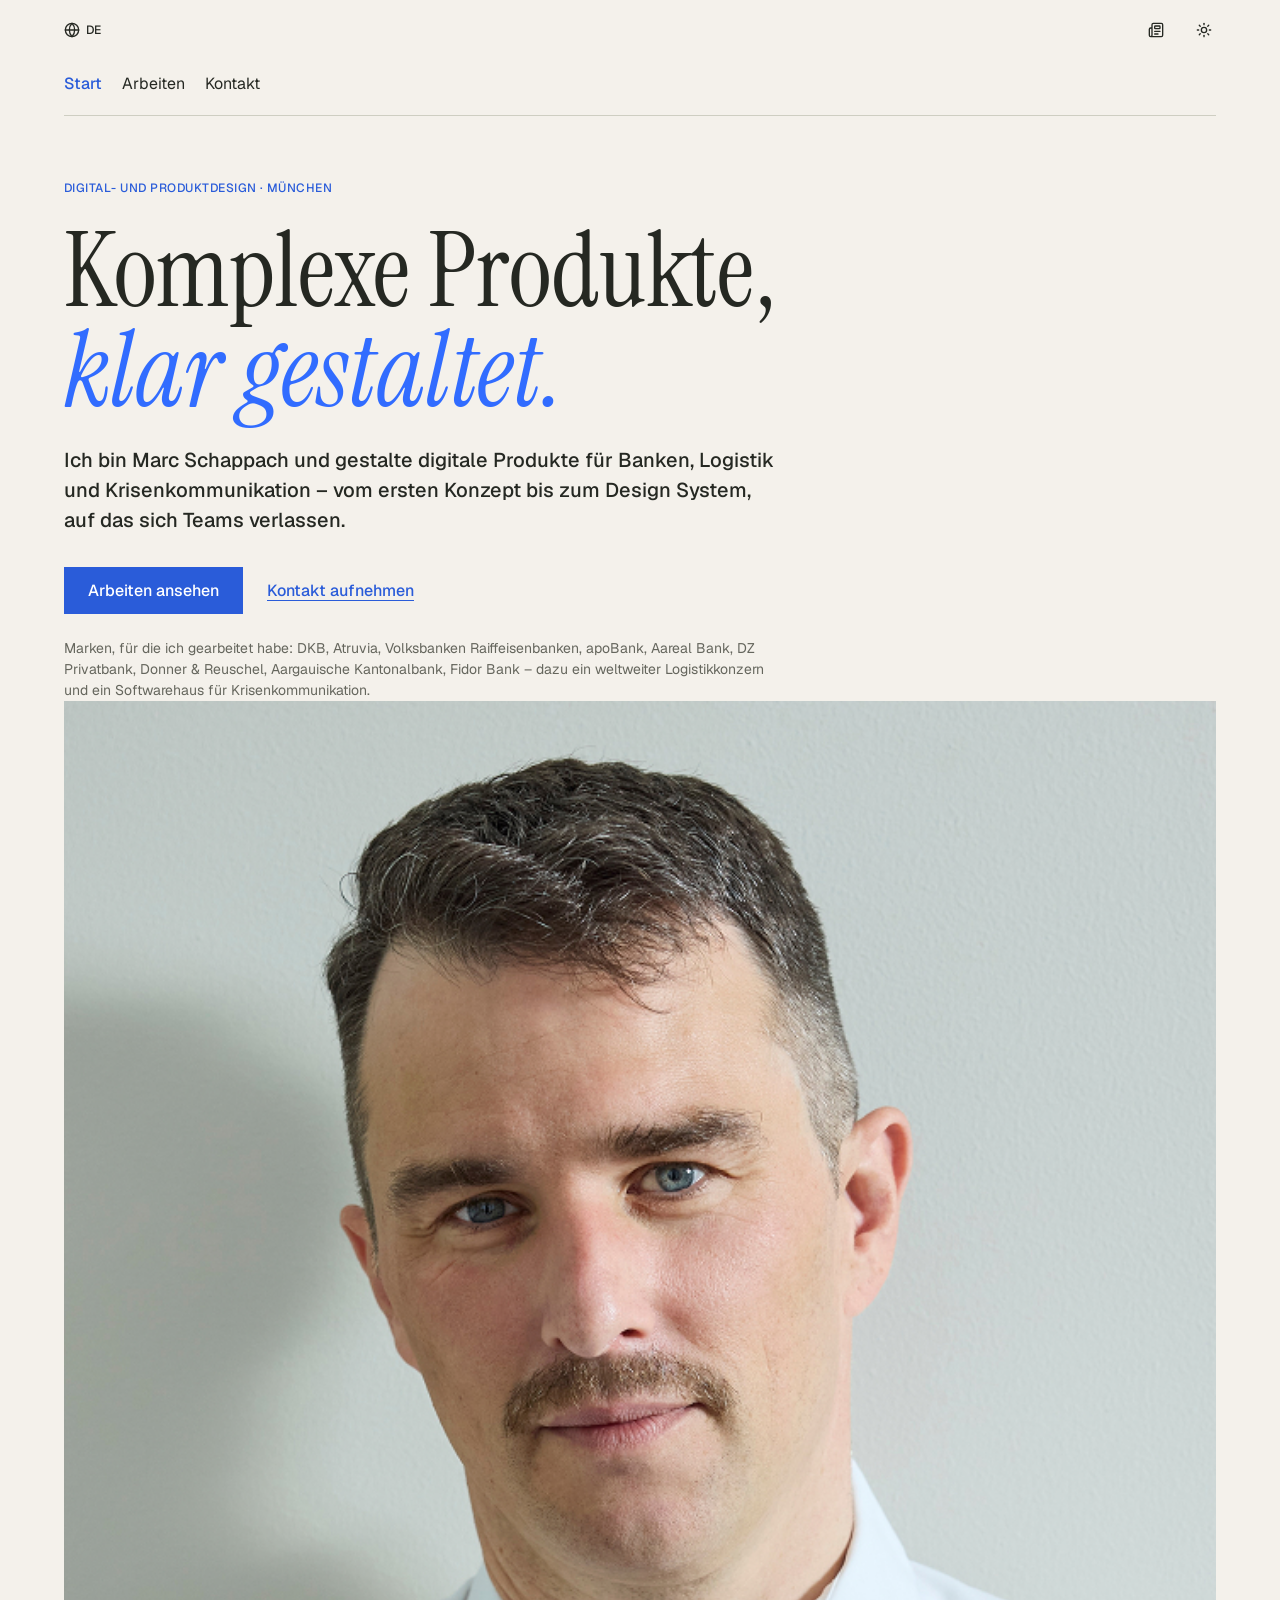
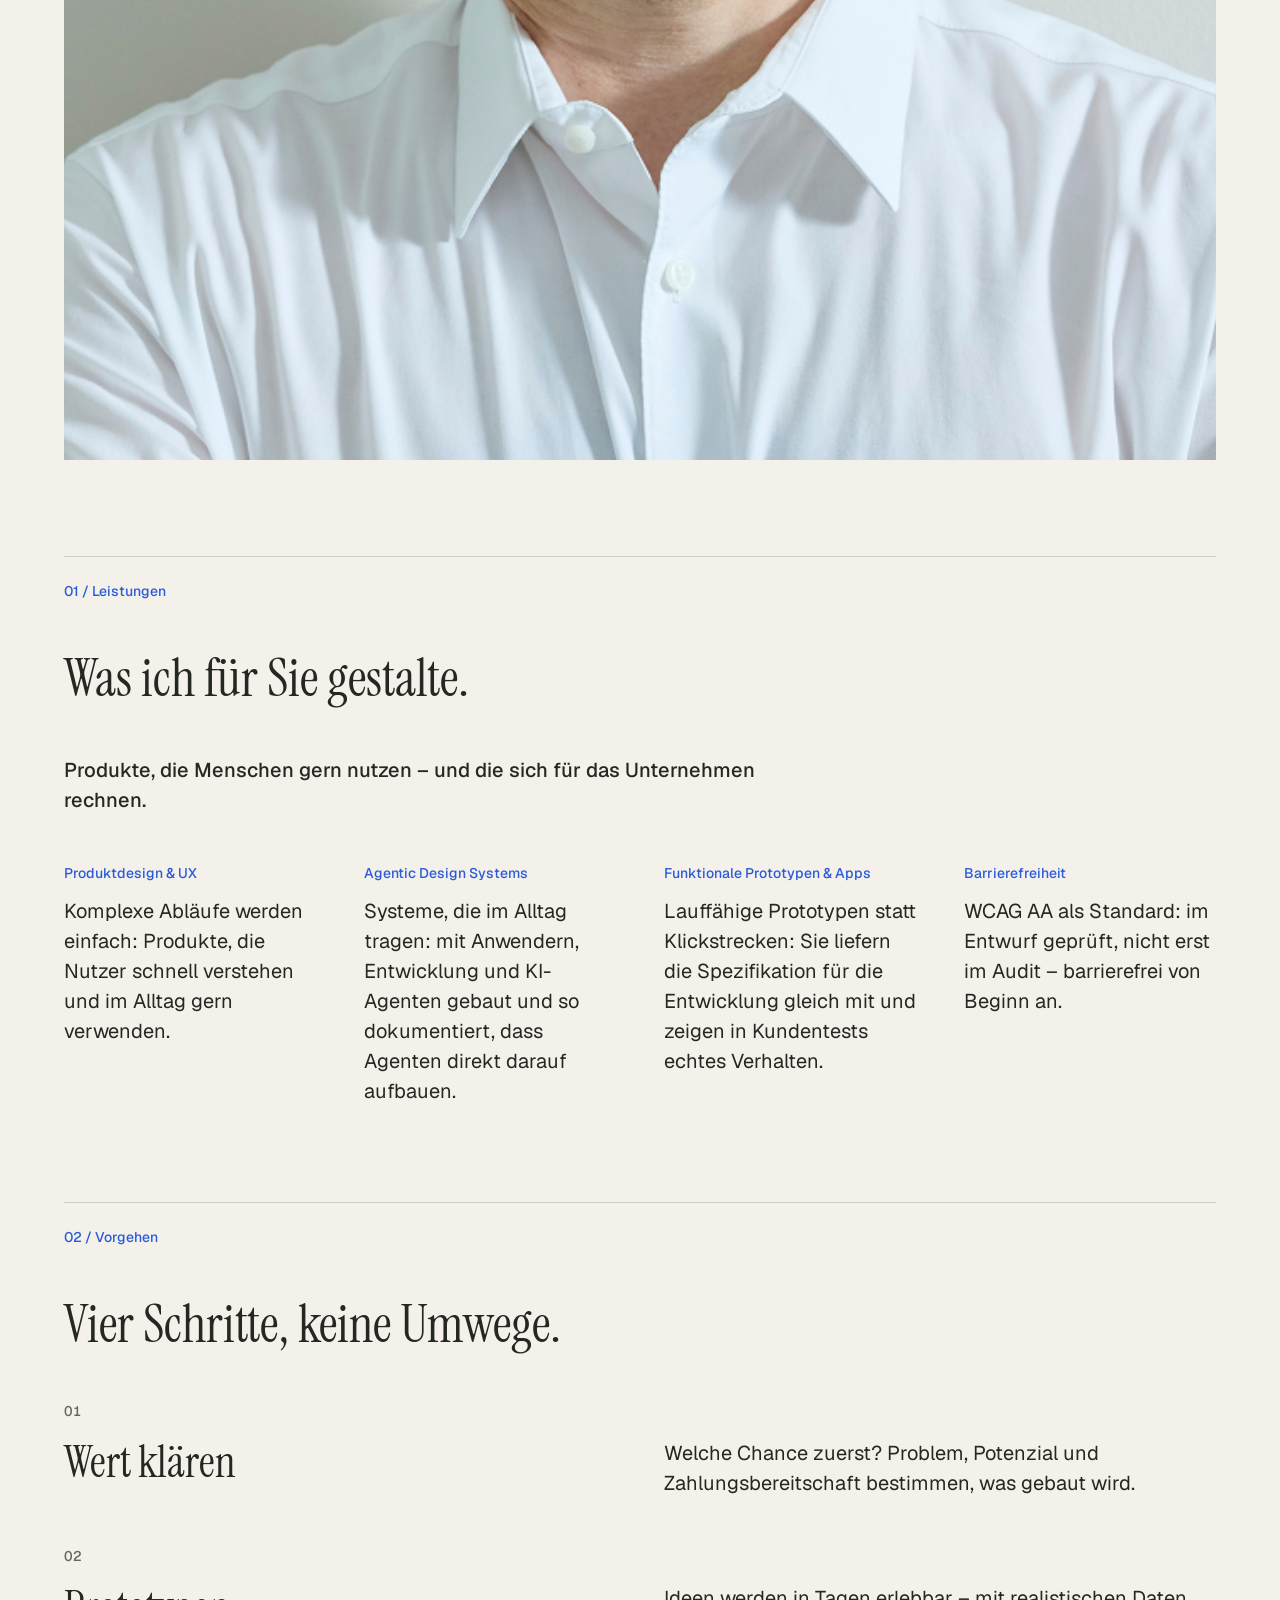
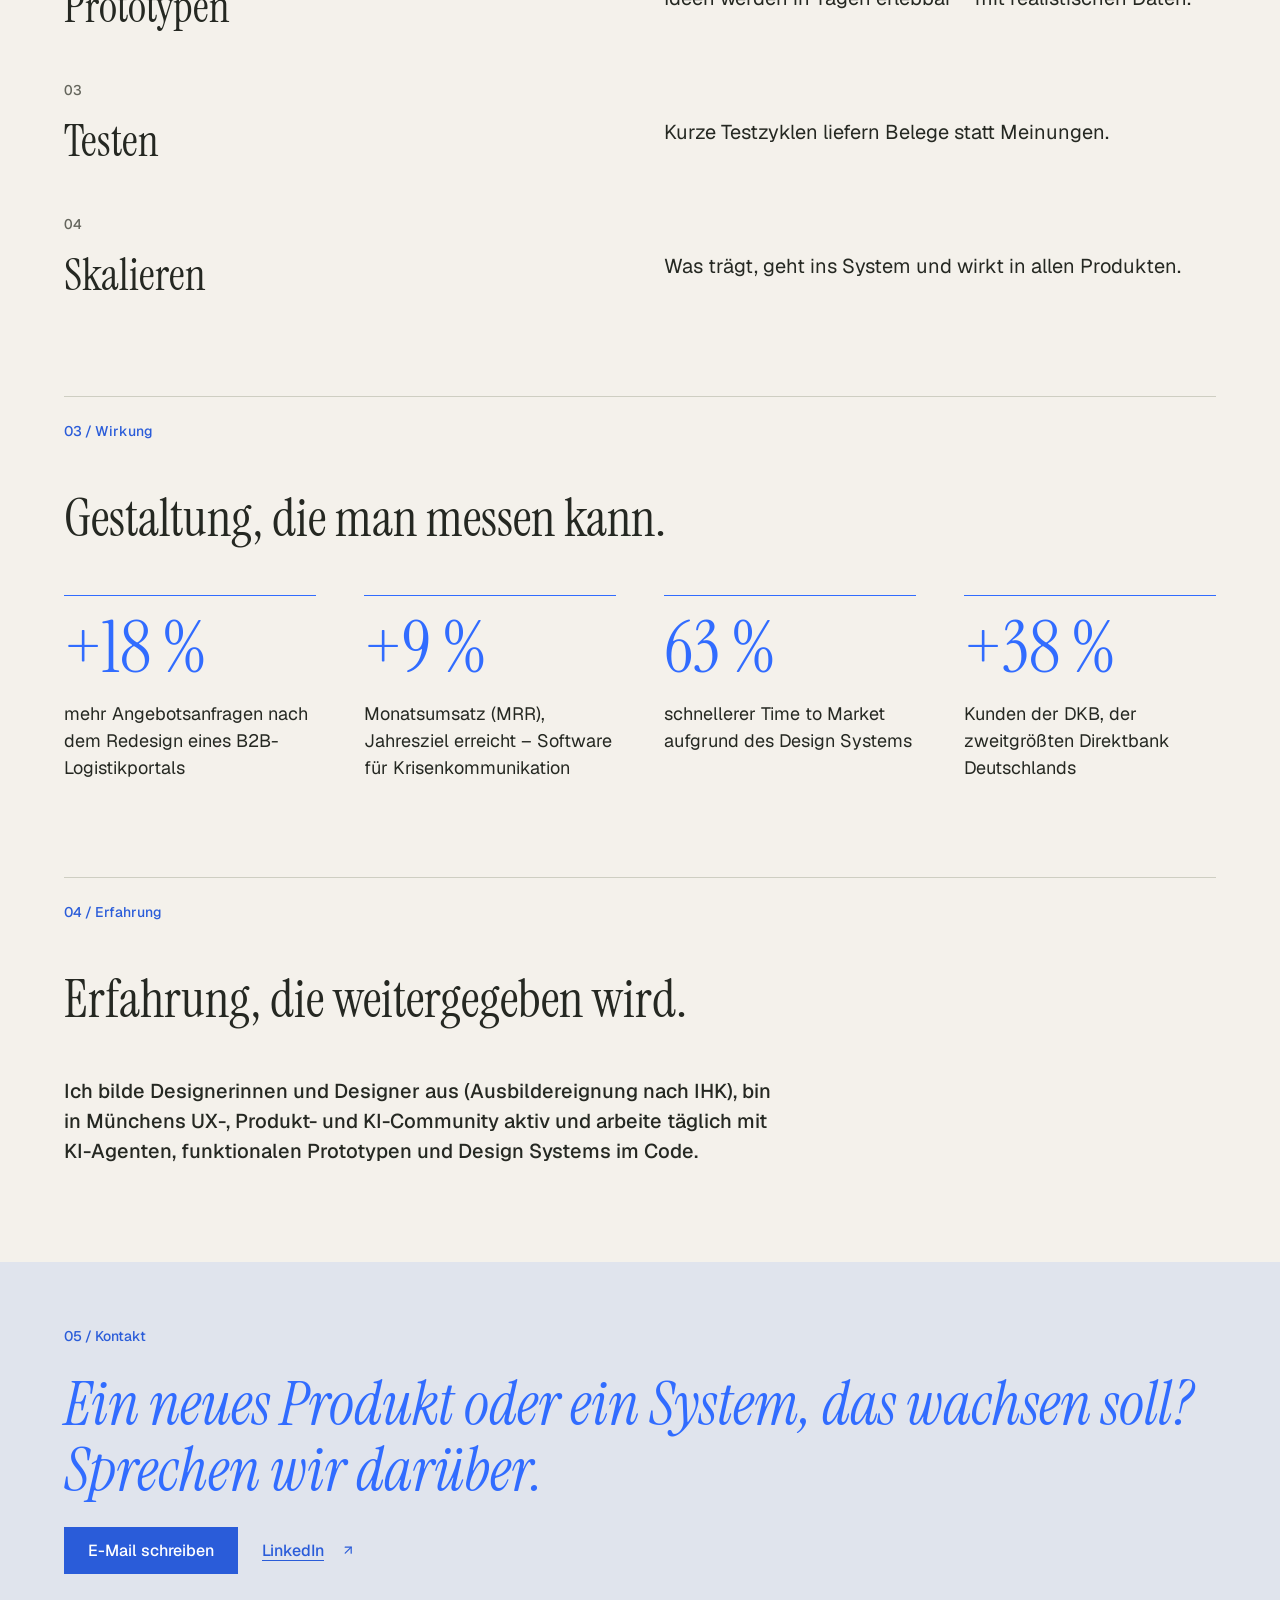
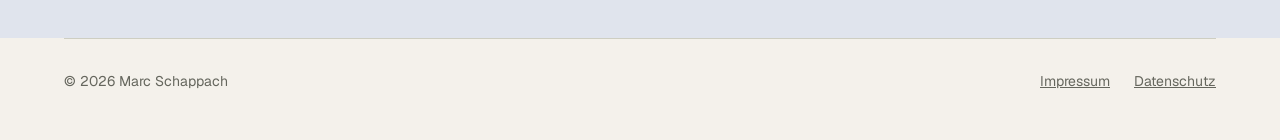
==== commit b9535bea: "live activity" ====
--- a/index.html
+++ b/index.html
@@ -13,9 +13,9 @@
   <link rel="alternate" hreflang="en" href="en/">
   <link rel="preload" href="fonts/inter-latin-400-normal.woff2" as="font" type="font/woff2" crossorigin>
   <link rel="stylesheet" href="css/tokens.css?v=20261125">
-  <link rel="stylesheet" href="css/site.css?v=20261125">
+  <link rel="stylesheet" href="css/site.css?v=20261125d">
   <link rel="stylesheet" href="css/start.css?v=20261125">
-  <link rel="stylesheet" href="css/editorial.css?v=20261125c">
+  <link rel="stylesheet" href="css/editorial.css?v=20261125d">
   <style>[data-view="editorial"] .page--start > main:not(.e-main) { visibility: hidden; }</style>
   <script>
     /* Darstellung (Standard Editorial) und Hell/Dunkel vor dem ersten Rendern setzen – kein Flackern */
--- a/css/site.css
+++ b/css/site.css
@@ -608,3 +608,19 @@
 .bar-btn svg { flex: none; width: 18px; height: 18px; }
 /* Platzhalter bis theme.js die beiden Knöpfe einsetzt: Breite reservieren, Text nicht zeigen */
 .theme-toggle#theme-toggle { visibility: hidden; width: 92px; min-height: 44px; padding: 0; }
+
+/* ---------- Referenz 04: Live Activity als Video (Handy-Kachel) und Ablauf als Text ---------- */
+.phone__video {
+  display: block;
+  aspect-ratio: 786 / 1704;
+  border-radius: 36px;
+  background: #0b1226;
+  object-fit: cover;
+}
+.la-steps { list-style: none; margin: 0; padding: 0; display: grid; gap: 18px; }
+.la-steps li { display: grid; grid-template-columns: 2.25rem minmax(0, 1fr); gap: 12px; align-items: baseline; }
+.la-steps__num { font-weight: 600; font-variant-numeric: tabular-nums; color: var(--color-text-secondary); }
+.la-steps__text { display: grid; gap: 4px; }
+.la-steps__title { font-weight: 600; }
+.la-steps__desc { color: var(--color-text-secondary); }
+@media (min-width: 700px) { .la-steps { grid-template-columns: 1fr 1fr; gap: 24px 32px; } }
--- a/css/editorial.css
+++ b/css/editorial.css
@@ -808,7 +808,7 @@
    Hintergrund im Video = Seitenfarbe, die Phones ragen oben über die lila Karte.
    Video 1080 × 942, Karte bei x 28–1050: Video etwas breiter als die Spalte,
    damit die Karte bündig mit den übrigen Abbildungen sitzt (Rand ist reine Hintergrundfarbe). */
-.e-hero { overflow: hidden; }
+.e-hero { display: block; overflow: hidden; } /* kein Grid: sonst schrumpft das Video */
 .e-hero__video {
   display: block;
   width: 105.57%;
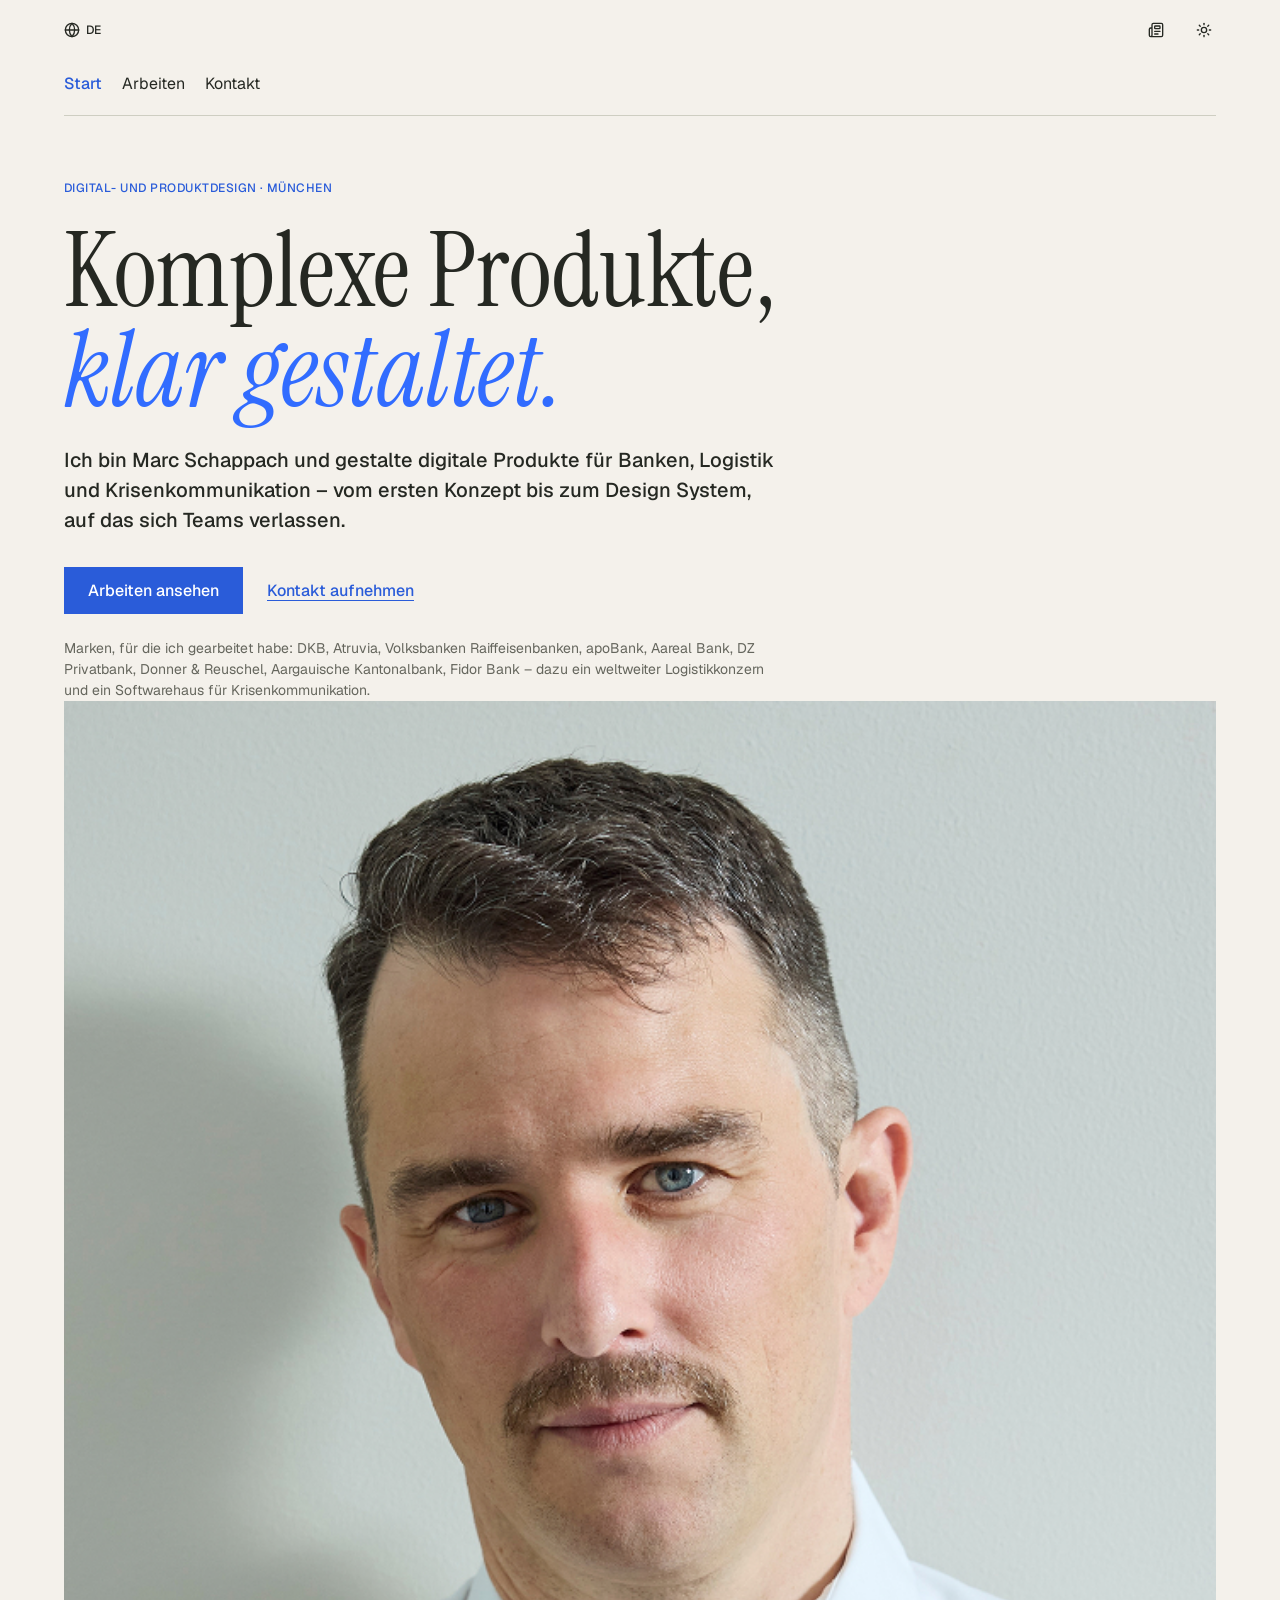
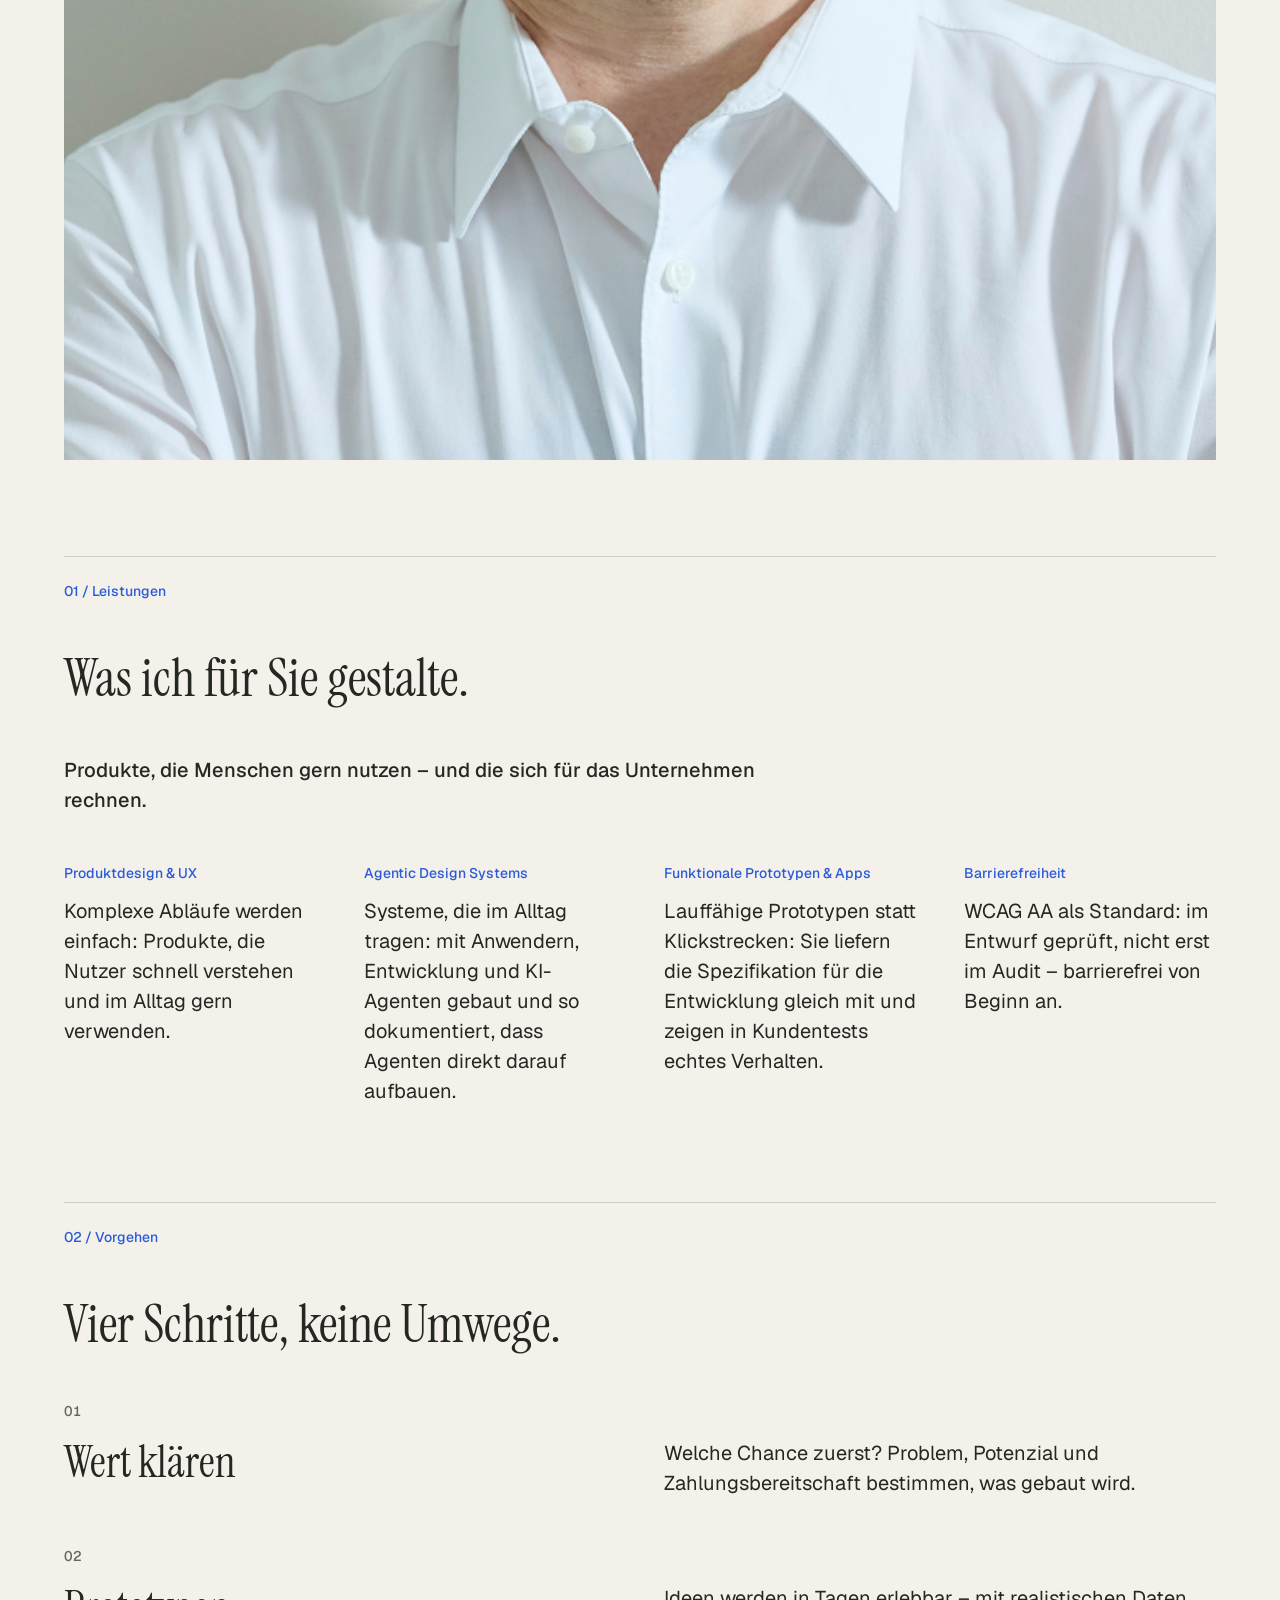
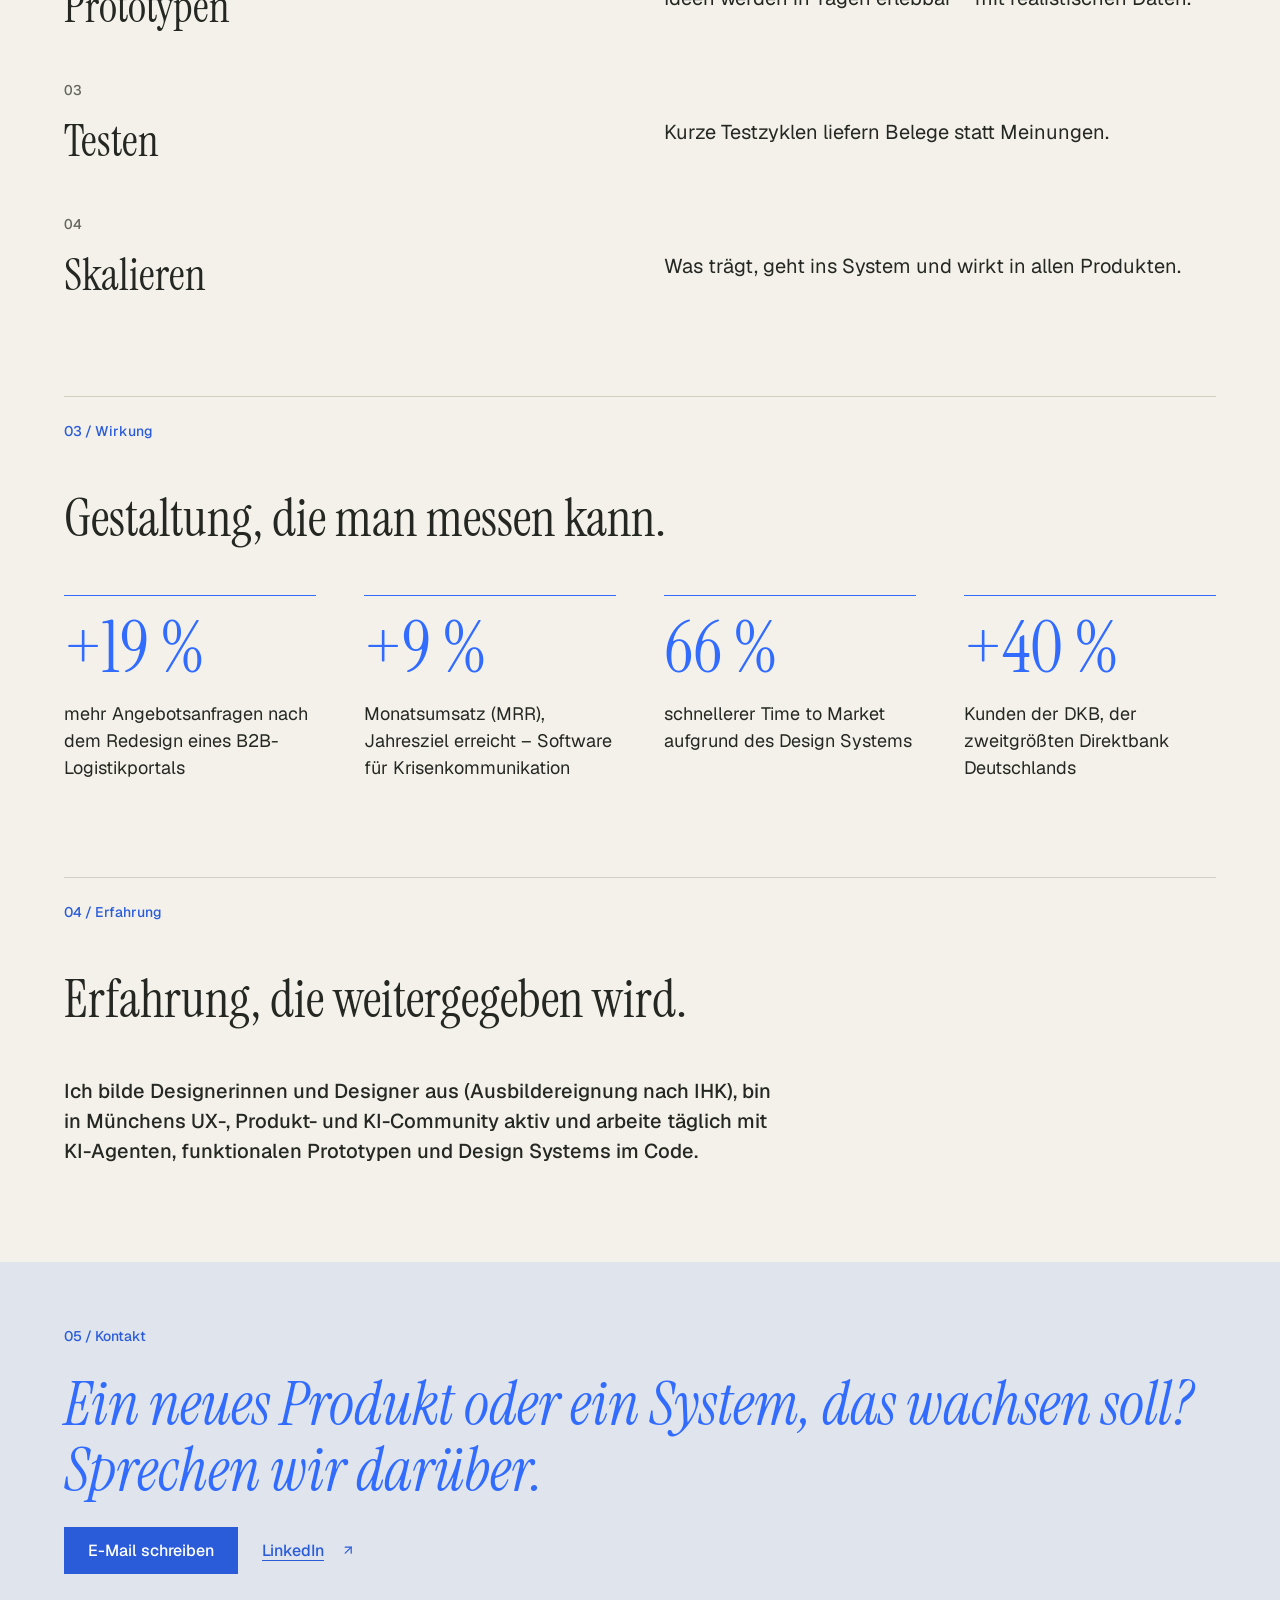
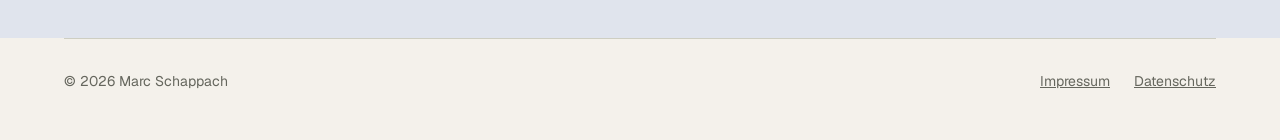
==== commit 467bd599: "css bereinigung" ====
--- a/index.html
+++ b/index.html
@@ -13,9 +13,9 @@
   <link rel="alternate" hreflang="en" href="en/">
   <link rel="preload" href="fonts/inter-latin-400-normal.woff2" as="font" type="font/woff2" crossorigin>
   <link rel="stylesheet" href="css/tokens.css?v=20261125">
-  <link rel="stylesheet" href="css/site.css?v=20261125d">
+  <link rel="stylesheet" href="css/site.css?v=20261125e">
   <link rel="stylesheet" href="css/start.css?v=20261125">
-  <link rel="stylesheet" href="css/editorial.css?v=20261125d">
+  <link rel="stylesheet" href="css/editorial.css?v=20261125e">
   <style>[data-view="editorial"] .page--start > main:not(.e-main) { visibility: hidden; }</style>
   <script>
     /* Darstellung (Standard Editorial) und Hell/Dunkel vor dem ersten Rendern setzen – kein Flackern */
--- a/css/site.css
+++ b/css/site.css
@@ -624,3 +624,11 @@
 .la-steps__title { font-weight: 600; }
 .la-steps__desc { color: var(--color-text-secondary); }
 @media (min-width: 700px) { .la-steps { grid-template-columns: 1fr 1fr; gap: 24px 32px; } }
+
+/* Bankenlogos: optisch ausgeglichen (Breite je Logo als --lw), gleich hohe Zellen als Schutzraum */
+.logo-wall li { display: flex; align-items: center; justify-content: center; width: 100%; min-height: 56px; }
+.logo-wall img { width: calc(var(--lw, 120) * 0.82px); }
+@media (min-width: 900px) {
+  .logo-wall li { min-height: 80px; }
+  .logo-wall img { width: calc(var(--lw, 120) * 1.15px); }
+}
--- a/css/editorial.css
+++ b/css/editorial.css
@@ -824,3 +824,12 @@
   :root:not([data-theme="light"]) .e-hero__video--light { display: none; }
   :root:not([data-theme="light"]) .e-hero__video--dark { display: block; }
 }
+
+/* Bankenlogos: optisch ausgeglichen (Breite je Logo als --lw, gesetzt in quelle-privat/logos_ausgleichen.py),
+   jedes Logo mittig in gleich hoher Zelle (Schutzraum). Mobil alle gleich verkleinert. */
+.e-logos li { display: flex; align-items: center; justify-content: center; width: 100%; min-height: 56px; }
+.e-stage .e-logos img { width: calc(var(--lw, 120) * 0.82px); max-width: 100%; height: auto; }
+@media (min-width: 900px) {
+  .e-logos li { min-height: 80px; }
+  .e-stage .e-logos img { width: calc(var(--lw, 120) * 1.15px); }
+}
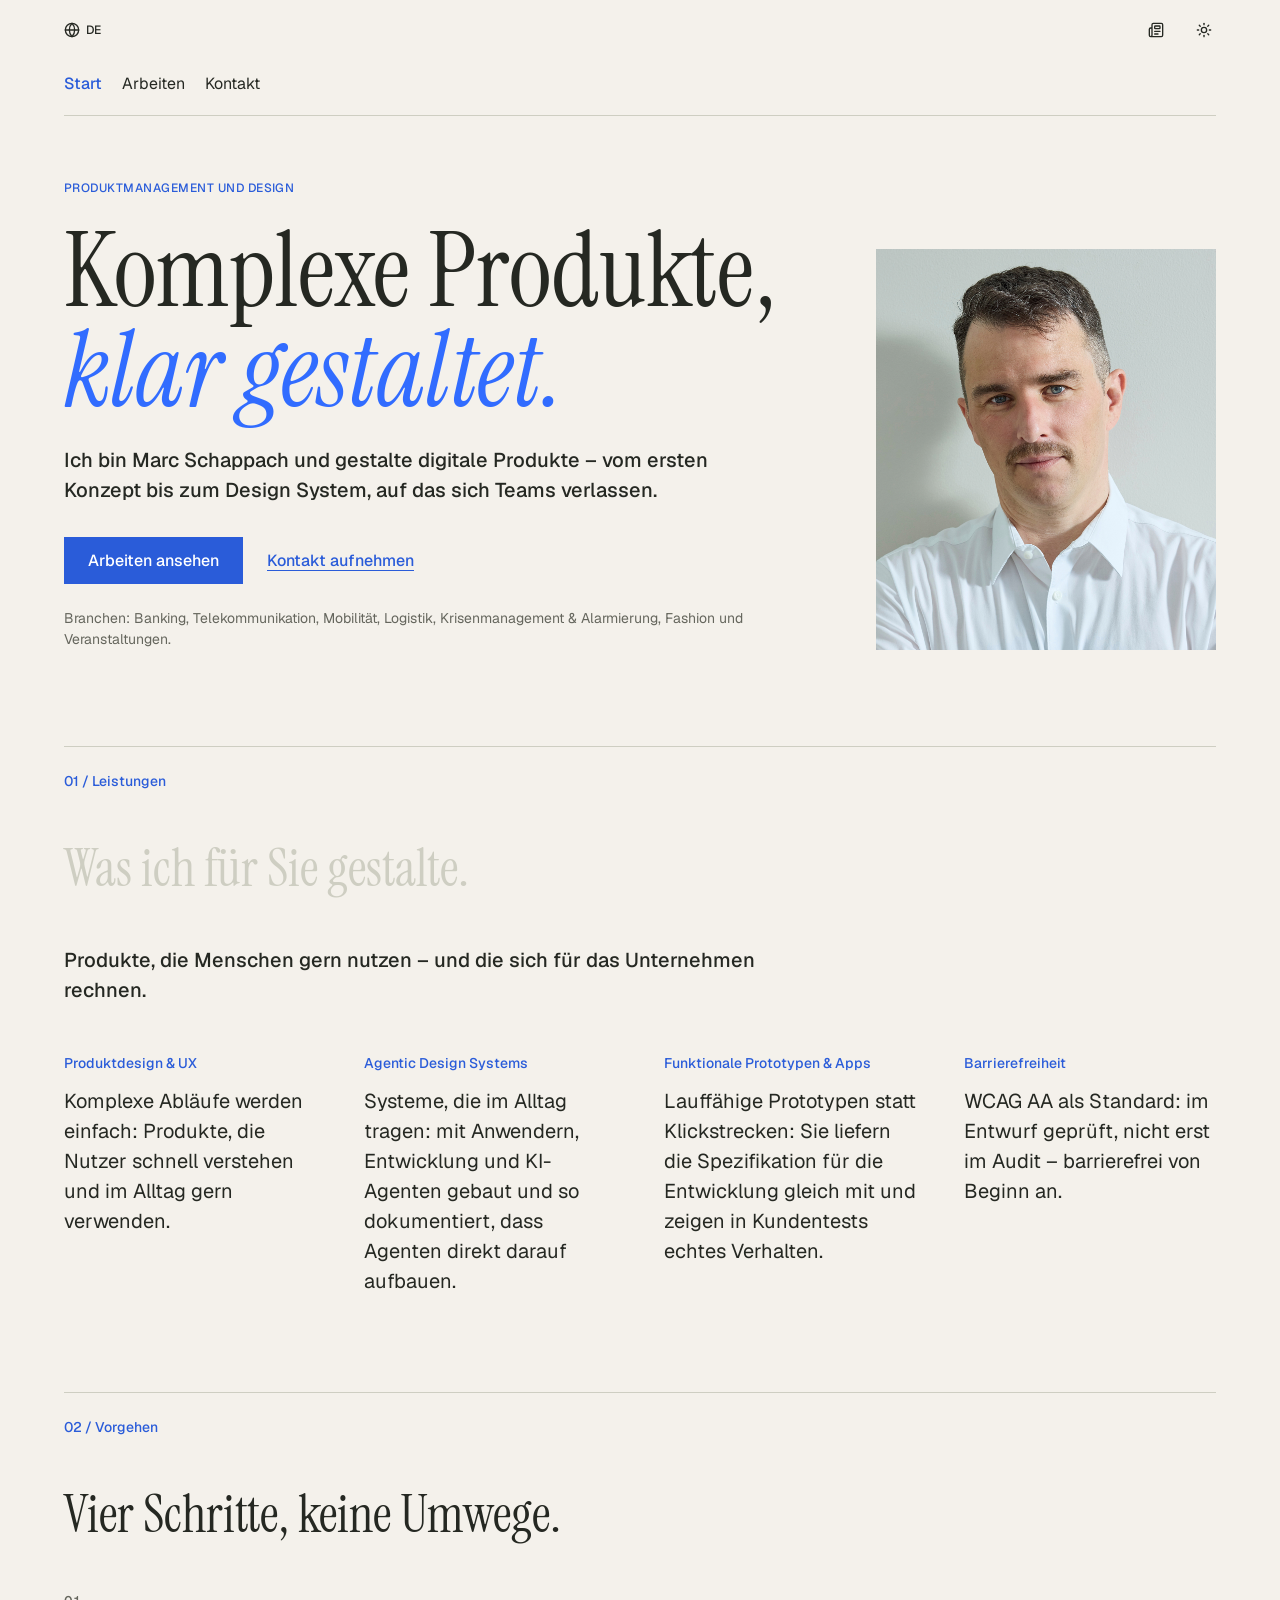
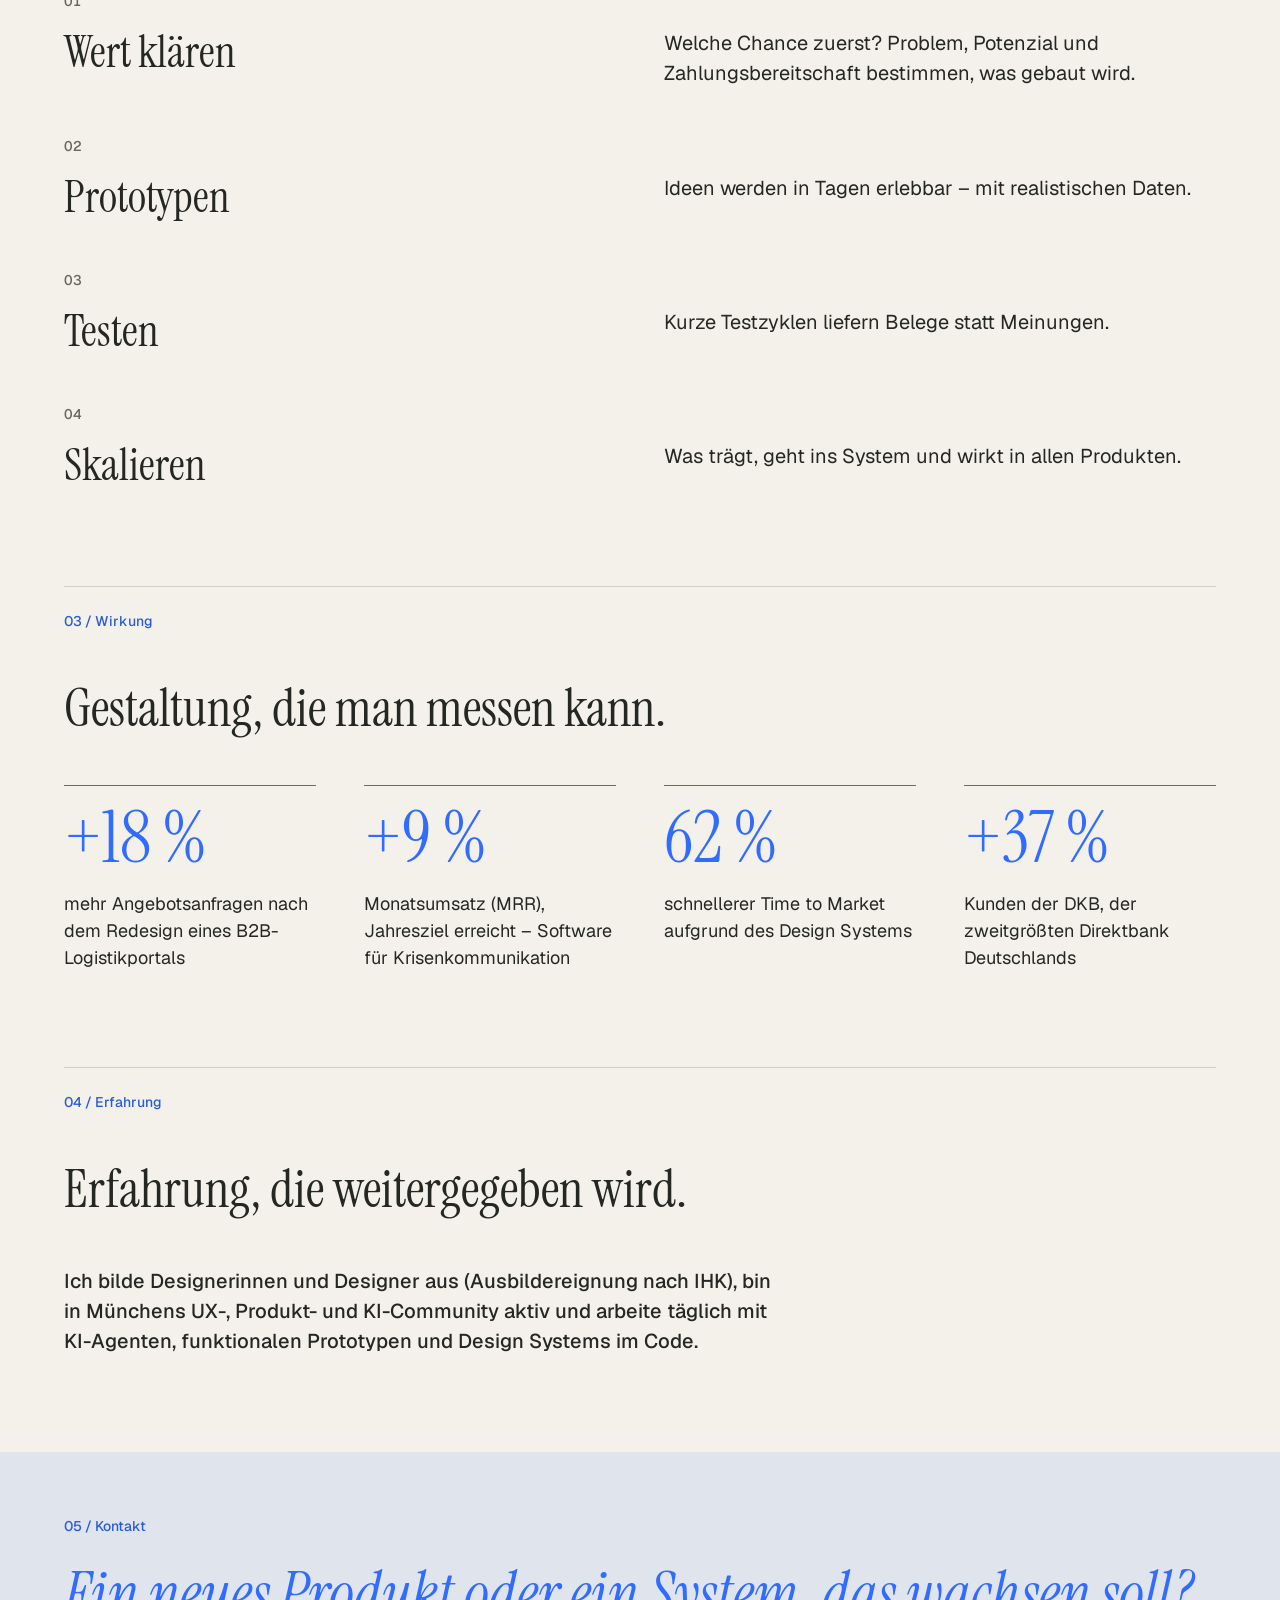
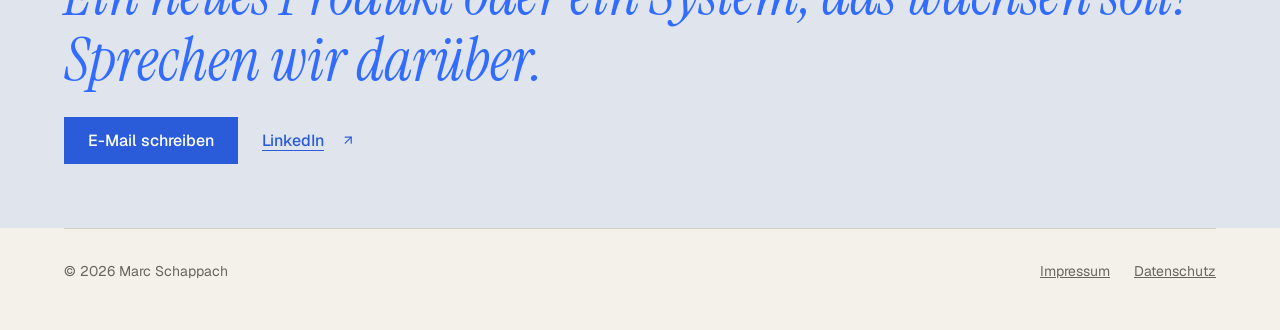
==== commit 7e59a7a1: "Starteseiten Fix Textanpassung und bildgrößen optimierung" ====
--- a/index.html
+++ b/index.html
@@ -15,7 +15,7 @@
   <link rel="stylesheet" href="css/tokens.css?v=20261125">
   <link rel="stylesheet" href="css/site.css?v=20261125e">
   <link rel="stylesheet" href="css/start.css?v=20261125">
-  <link rel="stylesheet" href="css/editorial.css?v=20261125e">
+  <link rel="stylesheet" href="css/editorial.css?v=20261125f">
   <style>[data-view="editorial"] .page--start > main:not(.e-main) { visibility: hidden; }</style>
   <script>
     /* Darstellung (Standard Editorial) und Hell/Dunkel vor dem ersten Rendern setzen – kein Flackern */
@@ -170,11 +170,11 @@
     <main id="inhalt" class="e-main">
       <section class="e-hero e-sec" aria-labelledby="titel">
         <div class="e-hero__text">
-          <p class="e-meta e-meta--accent">Digital- und Produktdesign · München</p>
+          <p class="e-meta e-meta--accent">Produktmanagement und Design</p>
           <h1 class="e-display" id="titel"><span>Komplexe Produkte,</span> <span class="e-it">klar gestaltet.</span></h1>
-          <p class="e-lead e-measure">Ich bin Marc Schappach und gestalte digitale Produkte für Banken, Logistik und Krisenkommunikation – vom ersten Konzept bis zum Design System, auf das sich Teams verlassen.</p>
+          <p class="e-lead e-measure">Ich bin Marc Schappach und gestalte digitale Produkte – vom ersten Konzept bis zum Design System, auf das sich Teams verlassen.</p>
           <div class="e-actions"><a class="e-button" href="referenzen/">Arbeiten ansehen</a><a class="e-link" href="#kontakt">Kontakt aufnehmen</a></div>
-          <p class="e-brands">Marken, für die ich gearbeitet habe: DKB, Atruvia, Volksbanken Raiffeisenbanken, apoBank, Aareal Bank, DZ Privatbank, Donner &amp; Reuschel, Aargauische Kantonalbank, Fidor Bank – dazu ein weltweiter Logistikkonzern und ein Softwarehaus für Krisenkommunikation.</p>
+          <p class="e-brands">Branchen: Banking, Telekommunikation, Mobilität, Logistik, Krisenmanagement &amp; Alarmierung, Fashion und Veranstaltungen.</p>
         </div>
         <figure class="e-hero__photo"><img src="img/marc-schappach.jpg" width="373" height="440" alt="Porträt von Marc Schappach"></figure>
       </section>
--- a/css/editorial.css
+++ b/css/editorial.css
@@ -808,8 +808,8 @@
    Hintergrund im Video = Seitenfarbe, die Phones ragen oben über die lila Karte.
    Video 1080 × 942, Karte bei x 28–1050: Video etwas breiter als die Spalte,
    damit die Karte bündig mit den übrigen Abbildungen sitzt (Rand ist reine Hintergrundfarbe). */
-.e-hero { display: block; overflow: hidden; } /* kein Grid: sonst schrumpft das Video */
-.e-hero__video {
+.e-aibahero { display: block; overflow: hidden; } /* kein Grid: sonst schrumpft das Video */
+.e-aibahero__video {
   display: block;
   width: 105.57%;
   max-width: none;
@@ -817,12 +817,12 @@
   aspect-ratio: 1080 / 942;
   margin-left: -2.74%;
 }
-.e-hero__video--dark { display: none; }
-:root[data-theme="dark"] .e-hero__video--light { display: none; }
-:root[data-theme="dark"] .e-hero__video--dark { display: block; }
+.e-aibahero__video--dark { display: none; }
+:root[data-theme="dark"] .e-aibahero__video--light { display: none; }
+:root[data-theme="dark"] .e-aibahero__video--dark { display: block; }
 @media (prefers-color-scheme: dark) {
-  :root:not([data-theme="light"]) .e-hero__video--light { display: none; }
-  :root:not([data-theme="light"]) .e-hero__video--dark { display: block; }
+  :root:not([data-theme="light"]) .e-aibahero__video--light { display: none; }
+  :root:not([data-theme="light"]) .e-aibahero__video--dark { display: block; }
 }
 
 /* Bankenlogos: optisch ausgeglichen (Breite je Logo als --lw, gesetzt in quelle-privat/logos_ausgleichen.py),
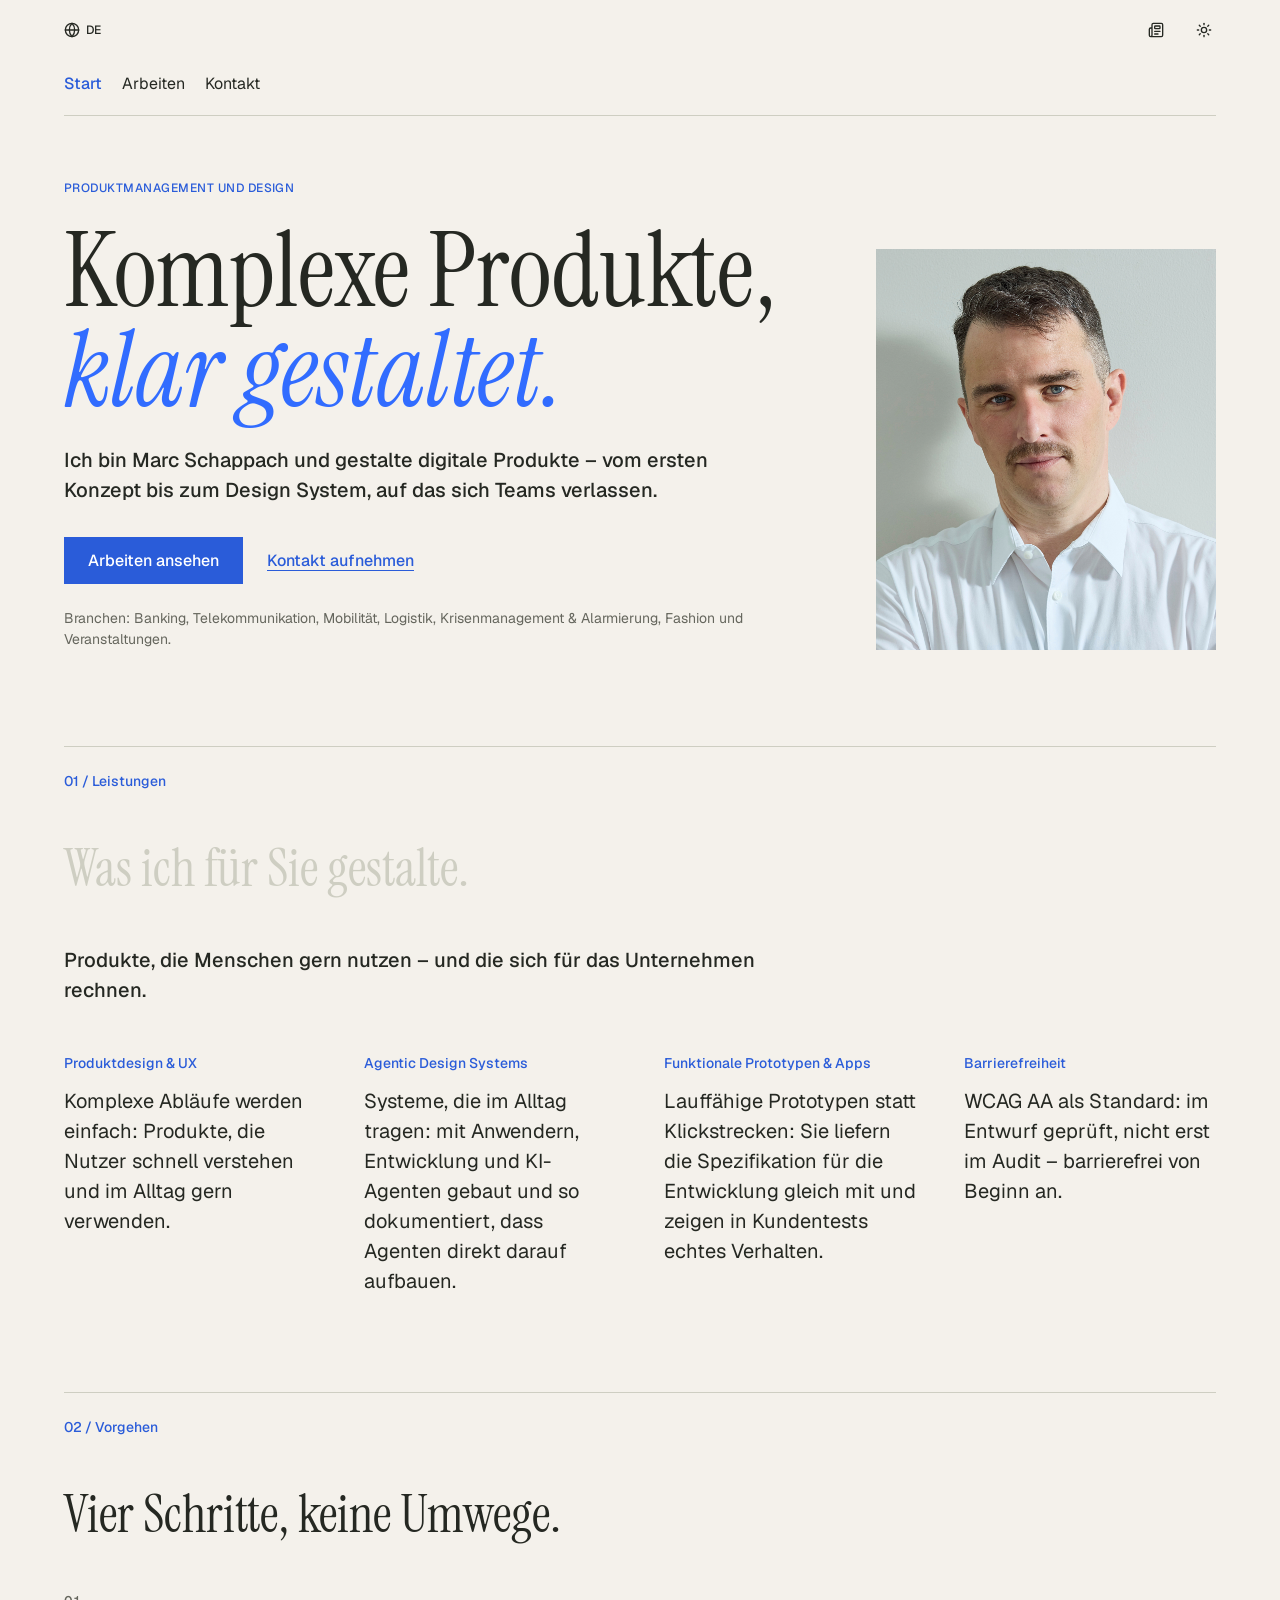
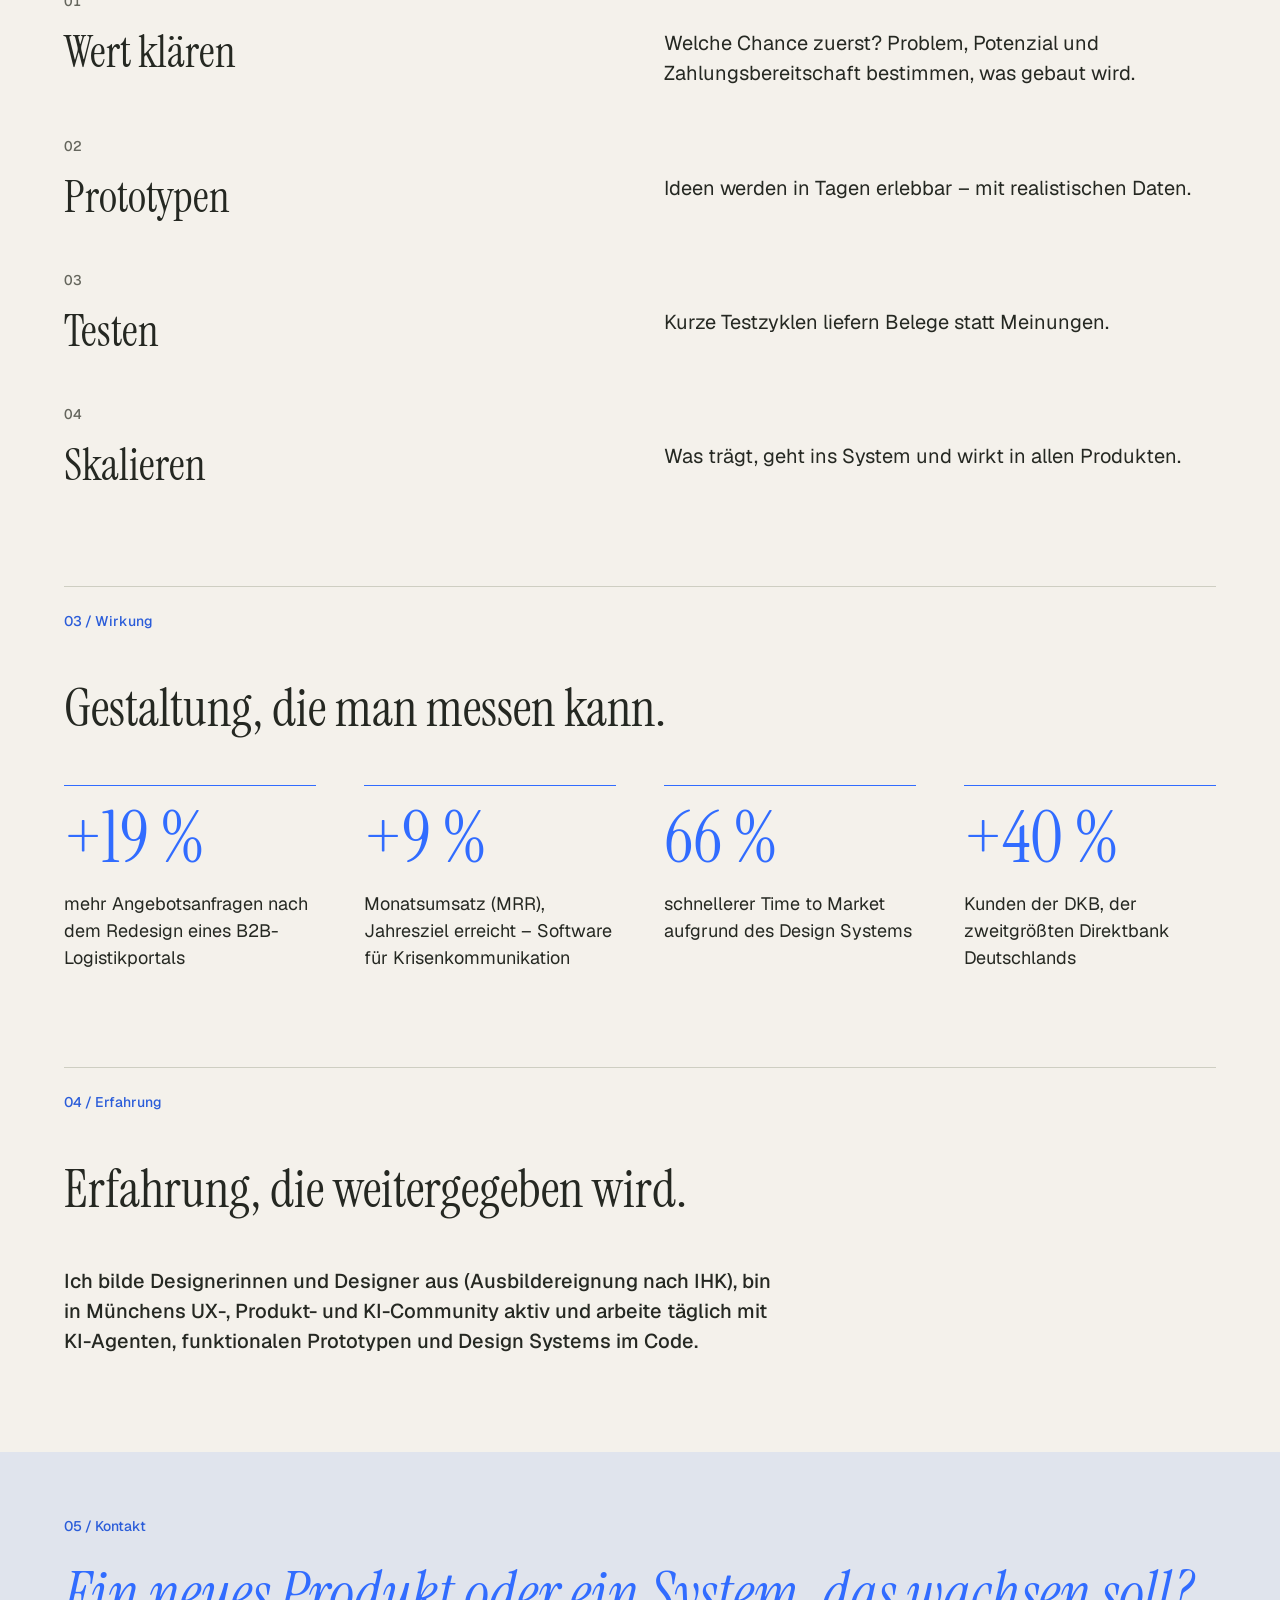
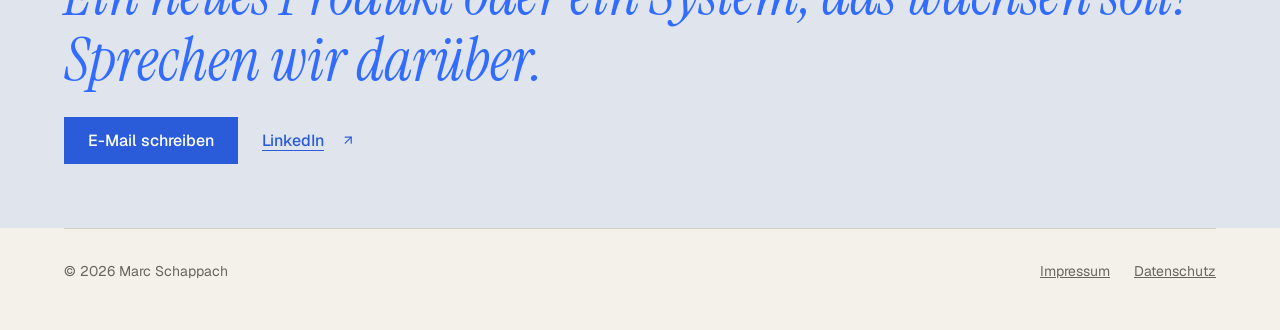
==== commit 83d6c1a2: "Scroll stage" ====
--- a/index.html
+++ b/index.html
@@ -15,7 +15,7 @@
   <link rel="stylesheet" href="css/tokens.css?v=20261125">
   <link rel="stylesheet" href="css/site.css?v=20261125e">
   <link rel="stylesheet" href="css/start.css?v=20261125">
-  <link rel="stylesheet" href="css/editorial.css?v=20261125f">
+  <link rel="stylesheet" href="css/editorial.css?v=20261125h">
   <style>[data-view="editorial"] .page--start > main:not(.e-main) { visibility: hidden; }</style>
   <script>
     /* Darstellung (Standard Editorial) und Hell/Dunkel vor dem ersten Rendern setzen – kein Flackern */
@@ -211,6 +211,6 @@
   </template>
   <script src="js/theme.js?v=20261125"></script>
   <script src="js/site.js?v=20261125"></script>
-  <script src="js/editorial.js?v=20261125"></script>
+  <script src="js/editorial.js?v=20261125g"></script>
 </body>
 </html>
--- a/css/editorial.css
+++ b/css/editorial.css
@@ -833,3 +833,80 @@
   .e-logos li { min-height: 80px; }
   .e-stage .e-logos img { width: calc(var(--lw, 120) * 1.15px); }
 }
+
+/* ---------- Scroll-Bühne (Arbeit 02 · Design System) ----------
+   Die Sektion rastet ein (sticky), der Text bleibt stehen, der Screenshot im Laptop
+   scrollt mit der Seite weiter bis zum Ende – dann geht es zur nächsten Sektion.
+   Steuerung in editorial.js (Editorial.scrolly). Ohne JS oder bei „Bewegung reduzieren“:
+   normale Sektion, der Bildschirm lässt sich selbst scrollen. */
+.e-scrolly { position: relative; }
+.e-scrolly.is-active { height: calc(100svh + var(--travel, 1600px)); }
+.e-scrolly__pin {
+  display: grid;
+  gap: 20px;
+  align-content: center;
+  padding: var(--e-block) 0;
+}
+.e-scrolly.is-active .e-scrolly__pin {
+  position: sticky;
+  top: 0;
+  height: 100svh;
+  padding: 24px 0;
+  grid-template-rows: auto minmax(0, 1fr);
+}
+.e-scrolly__text { display: grid; gap: 12px; align-content: center; max-width: var(--e-measure); }
+.e-scrolly__media { min-height: 0; display: grid; align-items: center; justify-items: center; }
+
+/* Laptop-Rahmen (reines CSS) */
+.e-laptop { width: 100%; max-width: 820px; }
+.e-scrolly.is-active .e-laptop { max-height: 100%; width: min(100%, calc((100svh - 230px) * 1.55)); }
+.e-laptop__screen {
+  position: relative;
+  aspect-ratio: 16 / 10;
+  overflow: hidden;
+  background: #ffffff;
+  border: 10px solid #16171b;
+  border-radius: 18px 18px 6px 6px;
+  box-shadow: 0 0 0 1px rgba(0, 0, 0, 0.35), 0 24px 60px rgba(20, 22, 18, 0.18);
+}
+.e-laptop__screen::before { /* Kamera */
+  content: ""; position: absolute; z-index: 1; top: -7px; left: 50%; width: 4px; height: 4px; margin-left: -2px;
+  border-radius: 50%; background: #3a3c44;
+}
+.e-scrolly:not(.is-active) .e-laptop__screen { overflow-y: auto; overscroll-behavior: contain; }
+.e-laptop__base {
+  position: relative;
+  height: 12px;
+  margin: 0 -8%;
+  border-radius: 2px 2px 14px 14px;
+  background: linear-gradient(180deg, #e4e4e8 0%, #c4c4ca 55%, #9d9da4 100%);
+  box-shadow: 0 10px 24px rgba(20, 22, 18, 0.16);
+}
+.e-laptop__base::before { /* Griffmulde */
+  content: ""; position: absolute; top: 0; left: 50%; width: 16%; height: 5px; margin-left: -8%;
+  border-radius: 0 0 8px 8px; background: rgba(0, 0, 0, 0.14);
+}
+.e-scrolly__shot { display: block; width: 100%; height: auto; will-change: transform; }
+
+@media (min-width: 900px) {
+  .e-scrolly__pin { grid-template-columns: minmax(0, 7fr) minmax(0, 4fr); gap: var(--e-col-gap); align-items: center; }
+  .e-scrolly.is-active .e-scrolly__pin { grid-template-rows: none; padding: 48px 0; }
+  .e-scrolly--text-left .e-scrolly__pin { grid-template-columns: minmax(0, 4fr) minmax(0, 7fr); }
+  .e-scrolly--text-left .e-scrolly__text { order: -1; }
+  .e-scrolly--text-right .e-scrolly__text { order: 1; }
+  .e-scrolly.is-active .e-laptop { width: min(100%, calc((100svh - 140px) * 1.55)); }
+}
+/* Mobil: Text oben, Laptop darunter */
+@media (max-width: 899px) {
+  .e-scrolly__text { order: -1; }
+  .e-scrolly__text .e-body { font-size: 15px; }
+}
+
+/* Arbeit 02 (Variante A): Screens abgerundet, Schritt-Bilder halb breit neben dem Text, versetzt */
+.e-fig--screen > img { border-radius: 8px; }
+@media (min-width: 900px) {
+  .e-fig--screen > img { border-radius: 12px; }
+  .e-step--split { grid-template-columns: minmax(0, 1fr) minmax(0, 1fr); gap: var(--e-col-gap); align-items: center; }
+  .e-step--split .e-step__row { grid-template-columns: 1fr; }
+  .e-step--split-rev > .e-fig { order: -1; }
+}
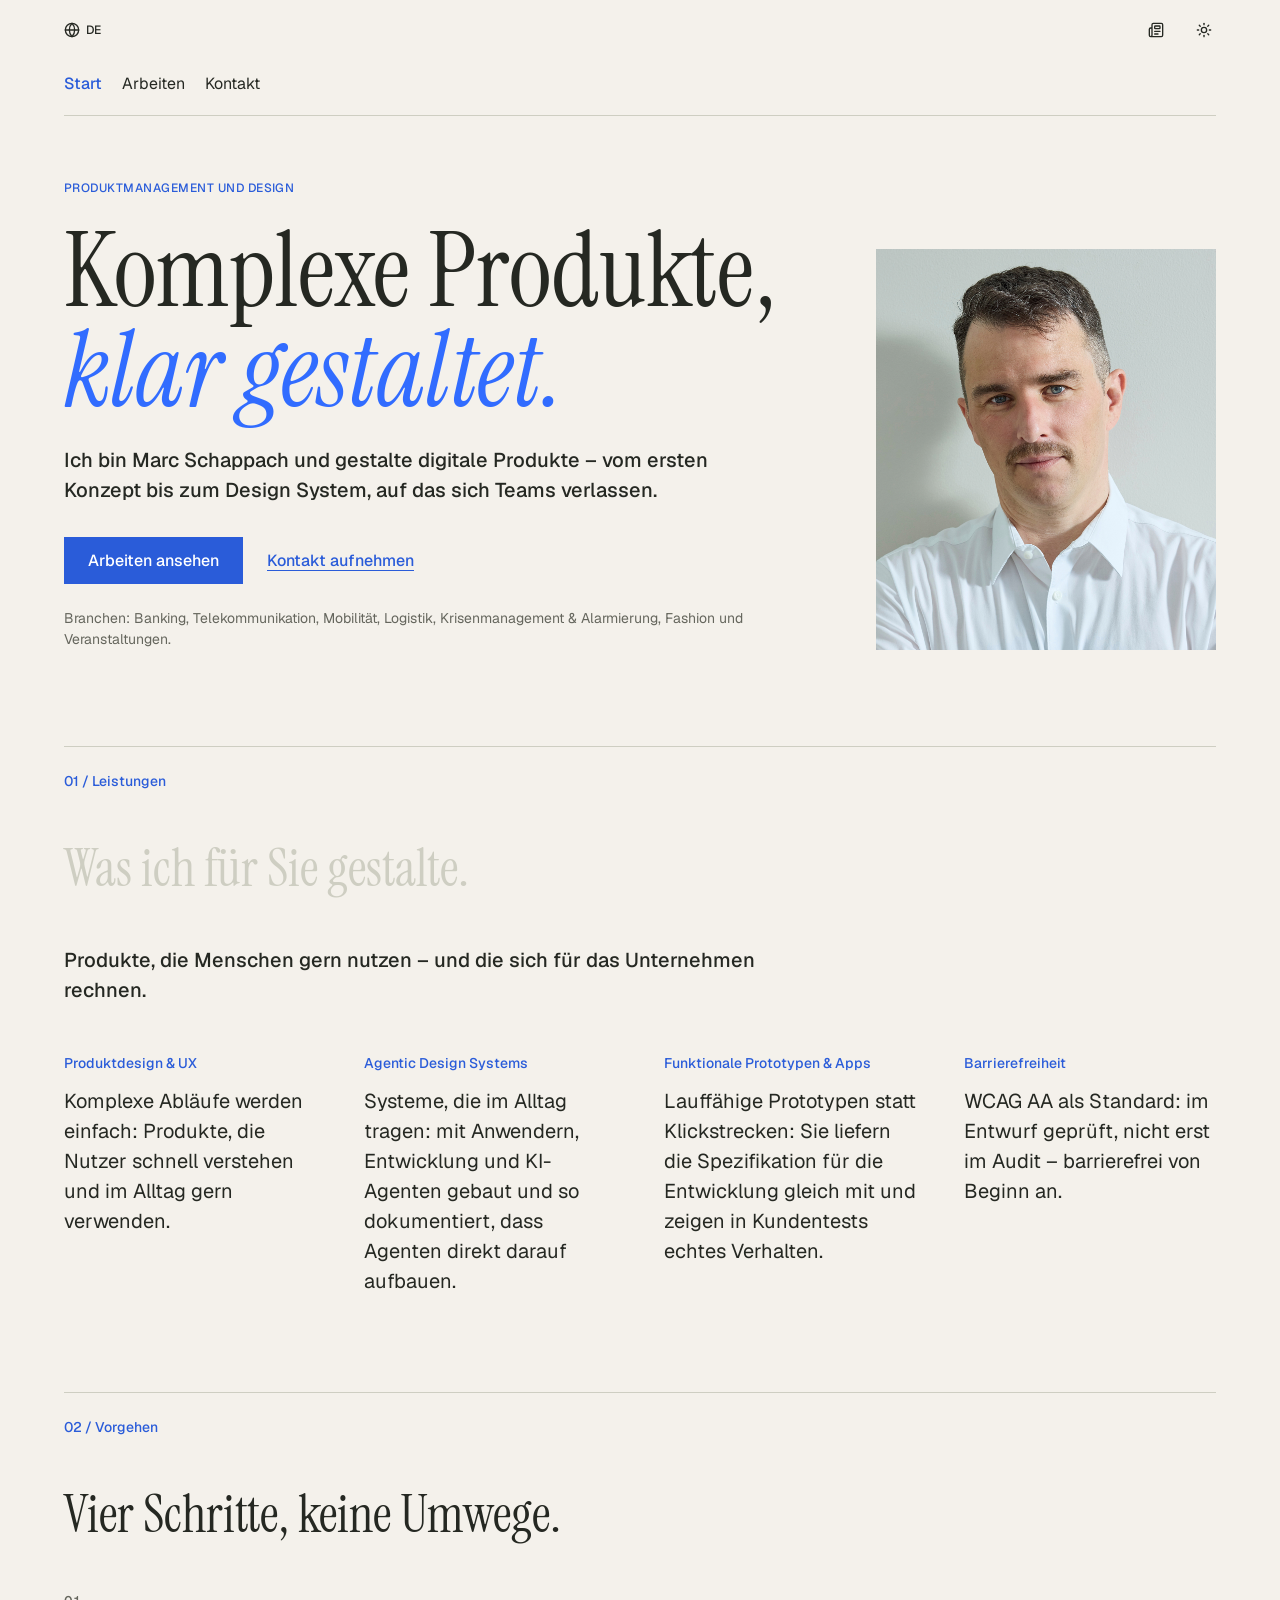
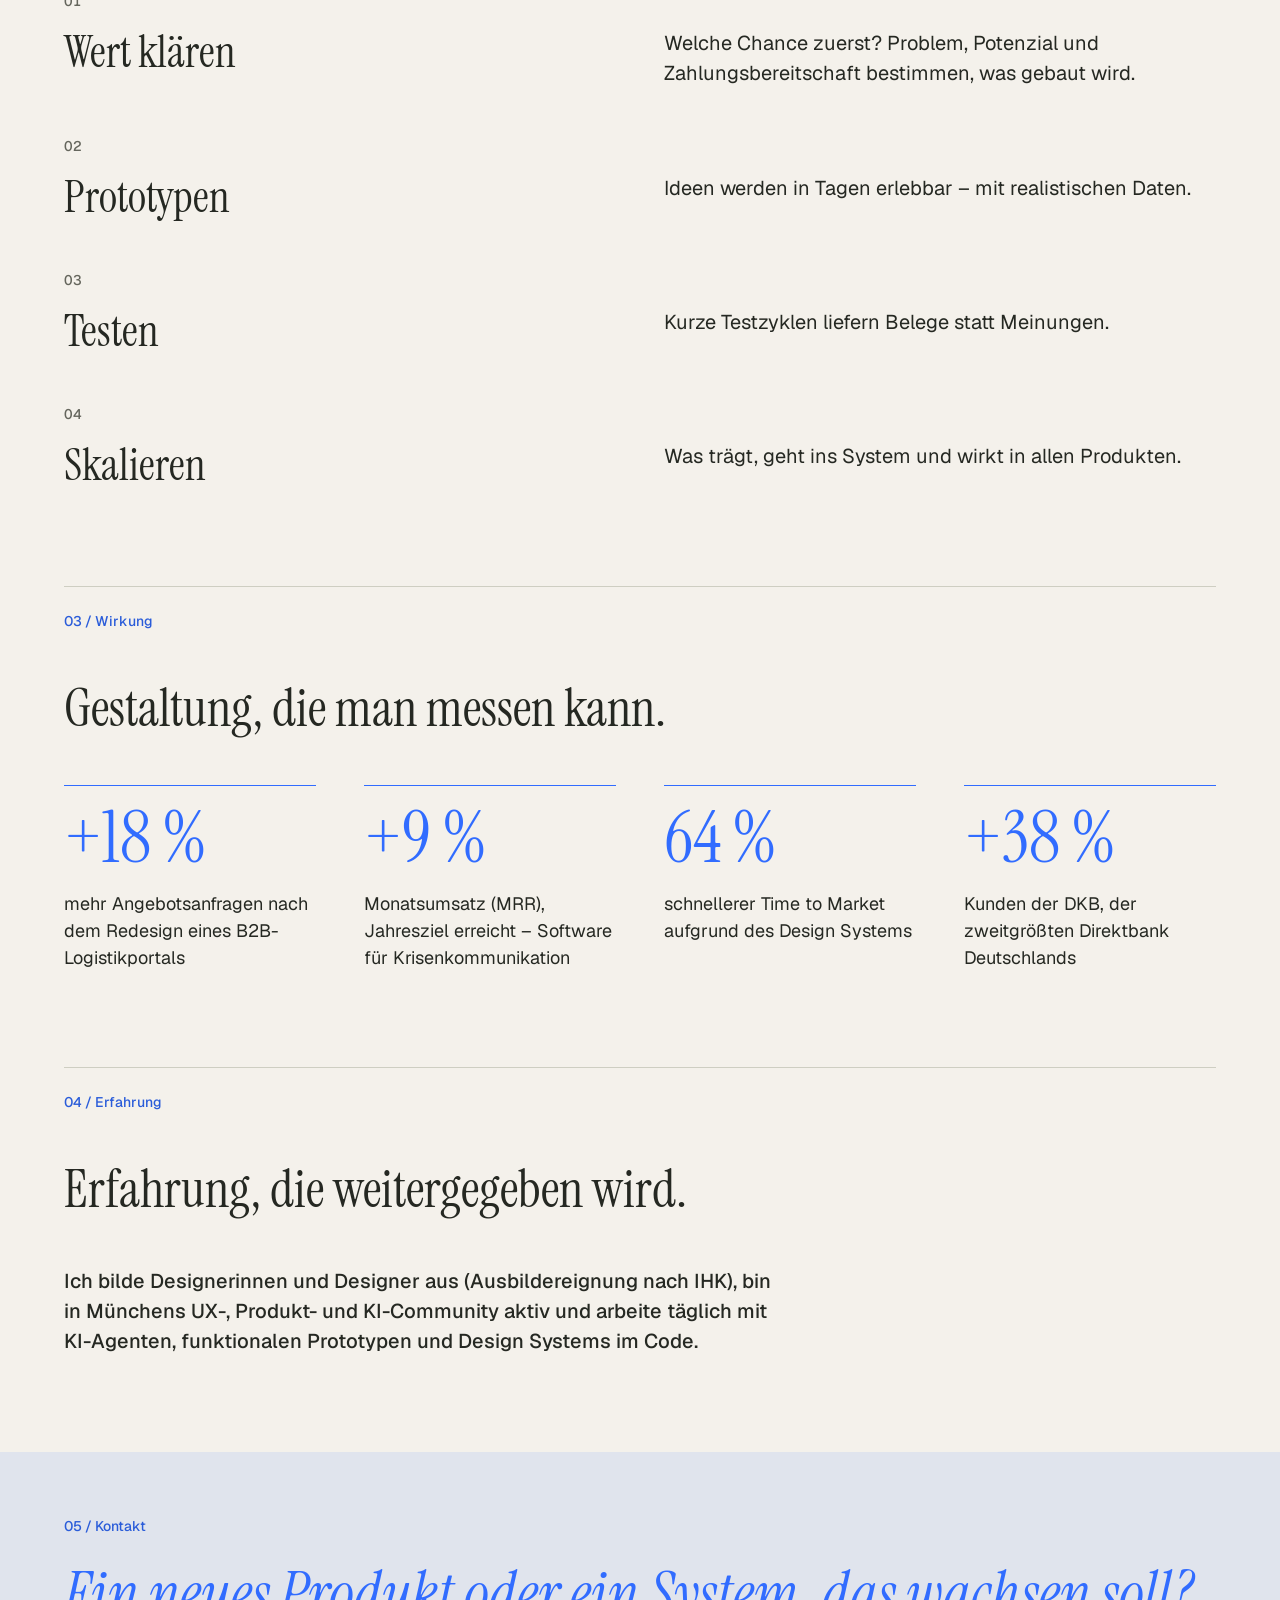
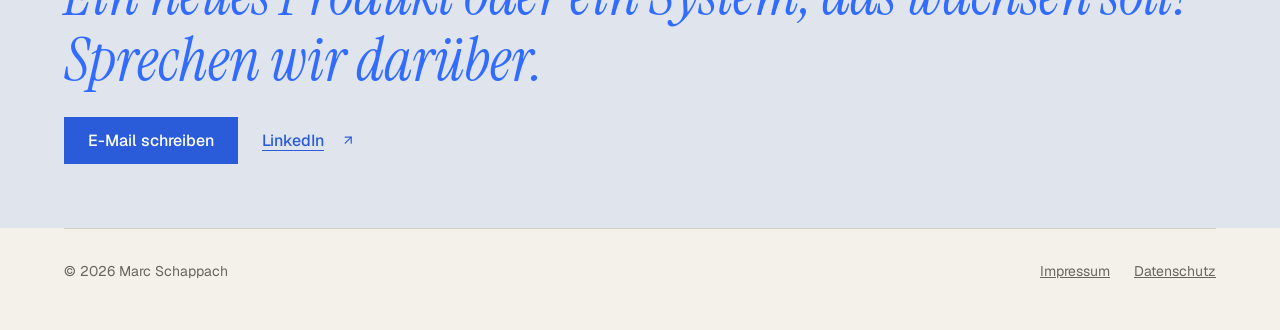
==== commit a4279ec1: "blitzer entfernt dark mode korrekturen" ====
--- a/index.html
+++ b/index.html
@@ -15,7 +15,7 @@
   <link rel="stylesheet" href="css/tokens.css?v=20261125">
   <link rel="stylesheet" href="css/site.css?v=20261125e">
   <link rel="stylesheet" href="css/start.css?v=20261125">
-  <link rel="stylesheet" href="css/editorial.css?v=20261125h">
+  <link rel="stylesheet" href="css/editorial.css?v=20261125i">
   <style>[data-view="editorial"] .page--start > main:not(.e-main) { visibility: hidden; }</style>
   <script>
     /* Darstellung (Standard Editorial) und Hell/Dunkel vor dem ersten Rendern setzen – kein Flackern */
--- a/css/editorial.css
+++ b/css/editorial.css
@@ -910,3 +910,9 @@
   .e-step--split .e-step__row { grid-template-columns: 1fr; }
   .e-step--split-rev > .e-fig { order: -1; }
 }
+
+/* Einheitliche Rundung der Screens (gegen helle/dunkle Ecken im Dunkelmodus).
+   Bühnenflächen bleiben eckig. Handy-Screens und Handy-Videos haben dieselbe Rundung (≈ iPhone). */
+.e-shot { border-radius: 8px; }
+.e-shot--phone, .e-video--phone { border-radius: 13% / 6%; }
+@media (min-width: 900px) { .e-shot { border-radius: 12px; } }
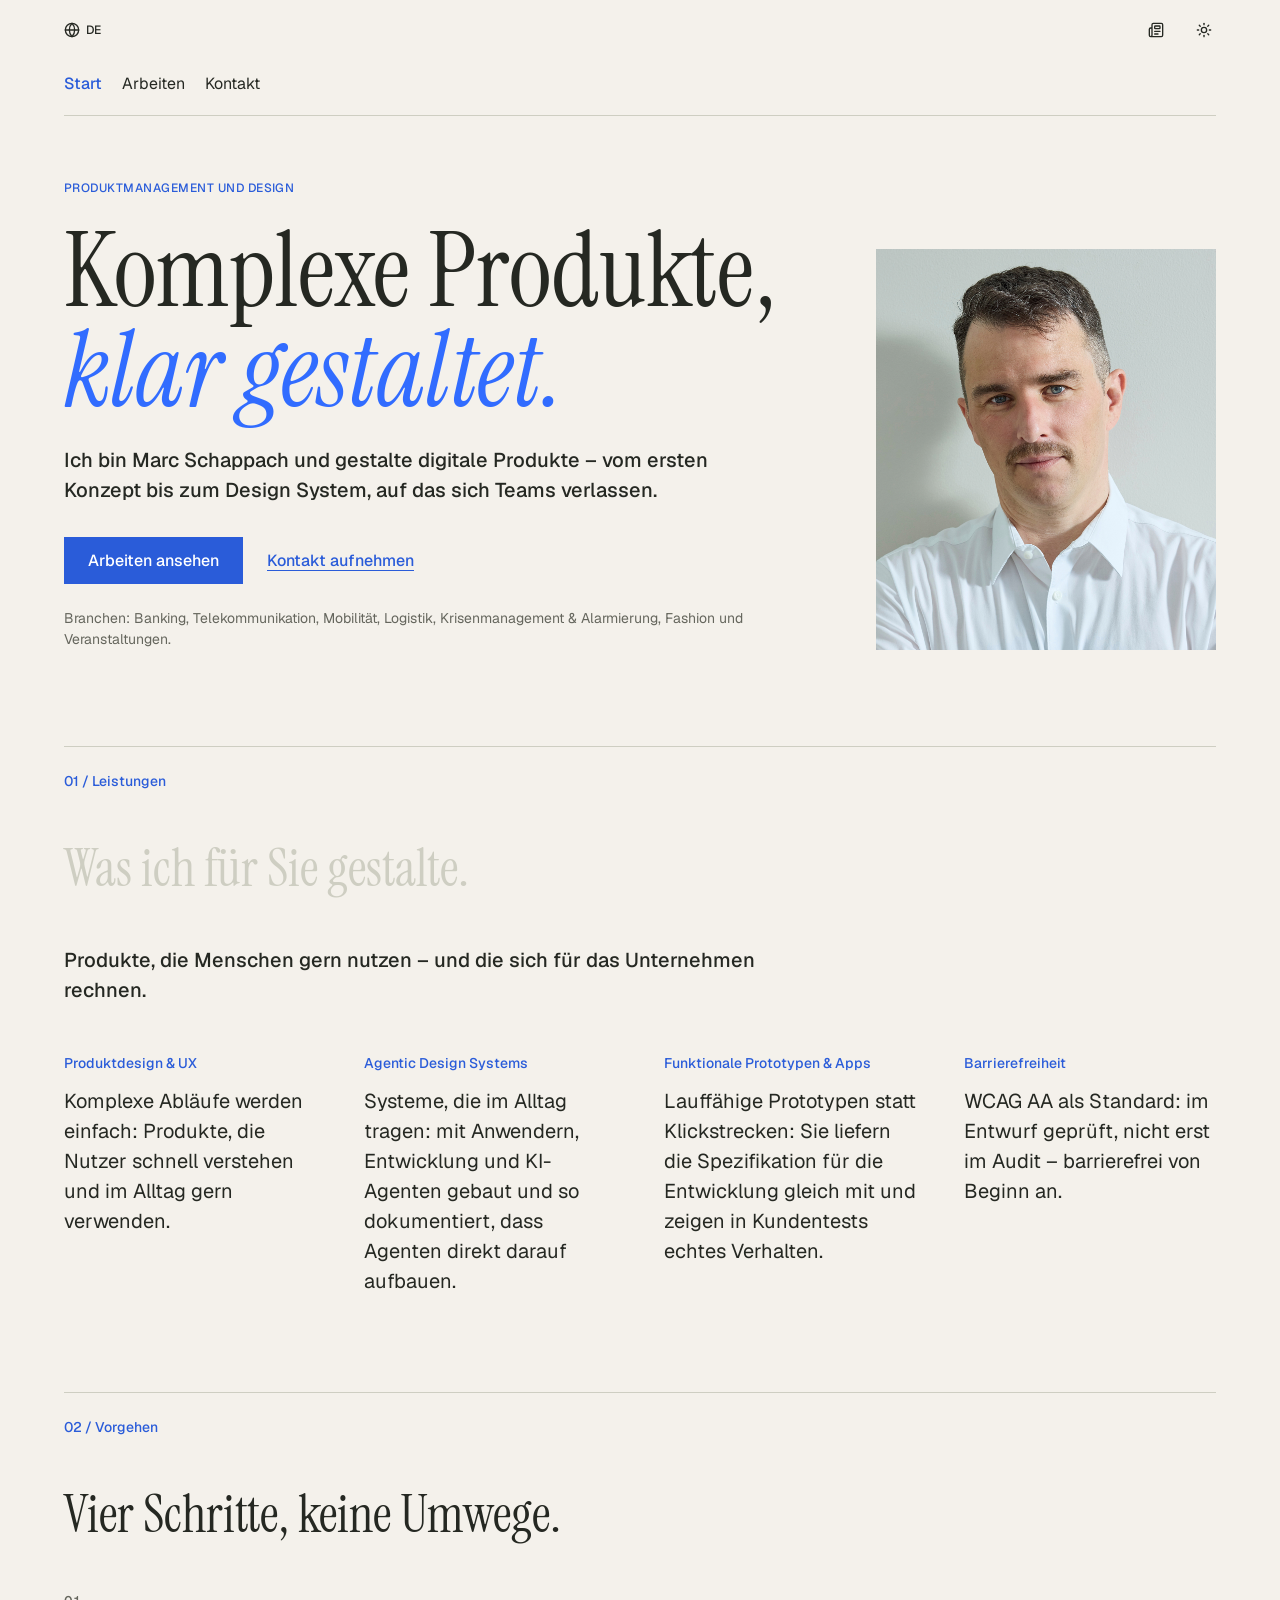
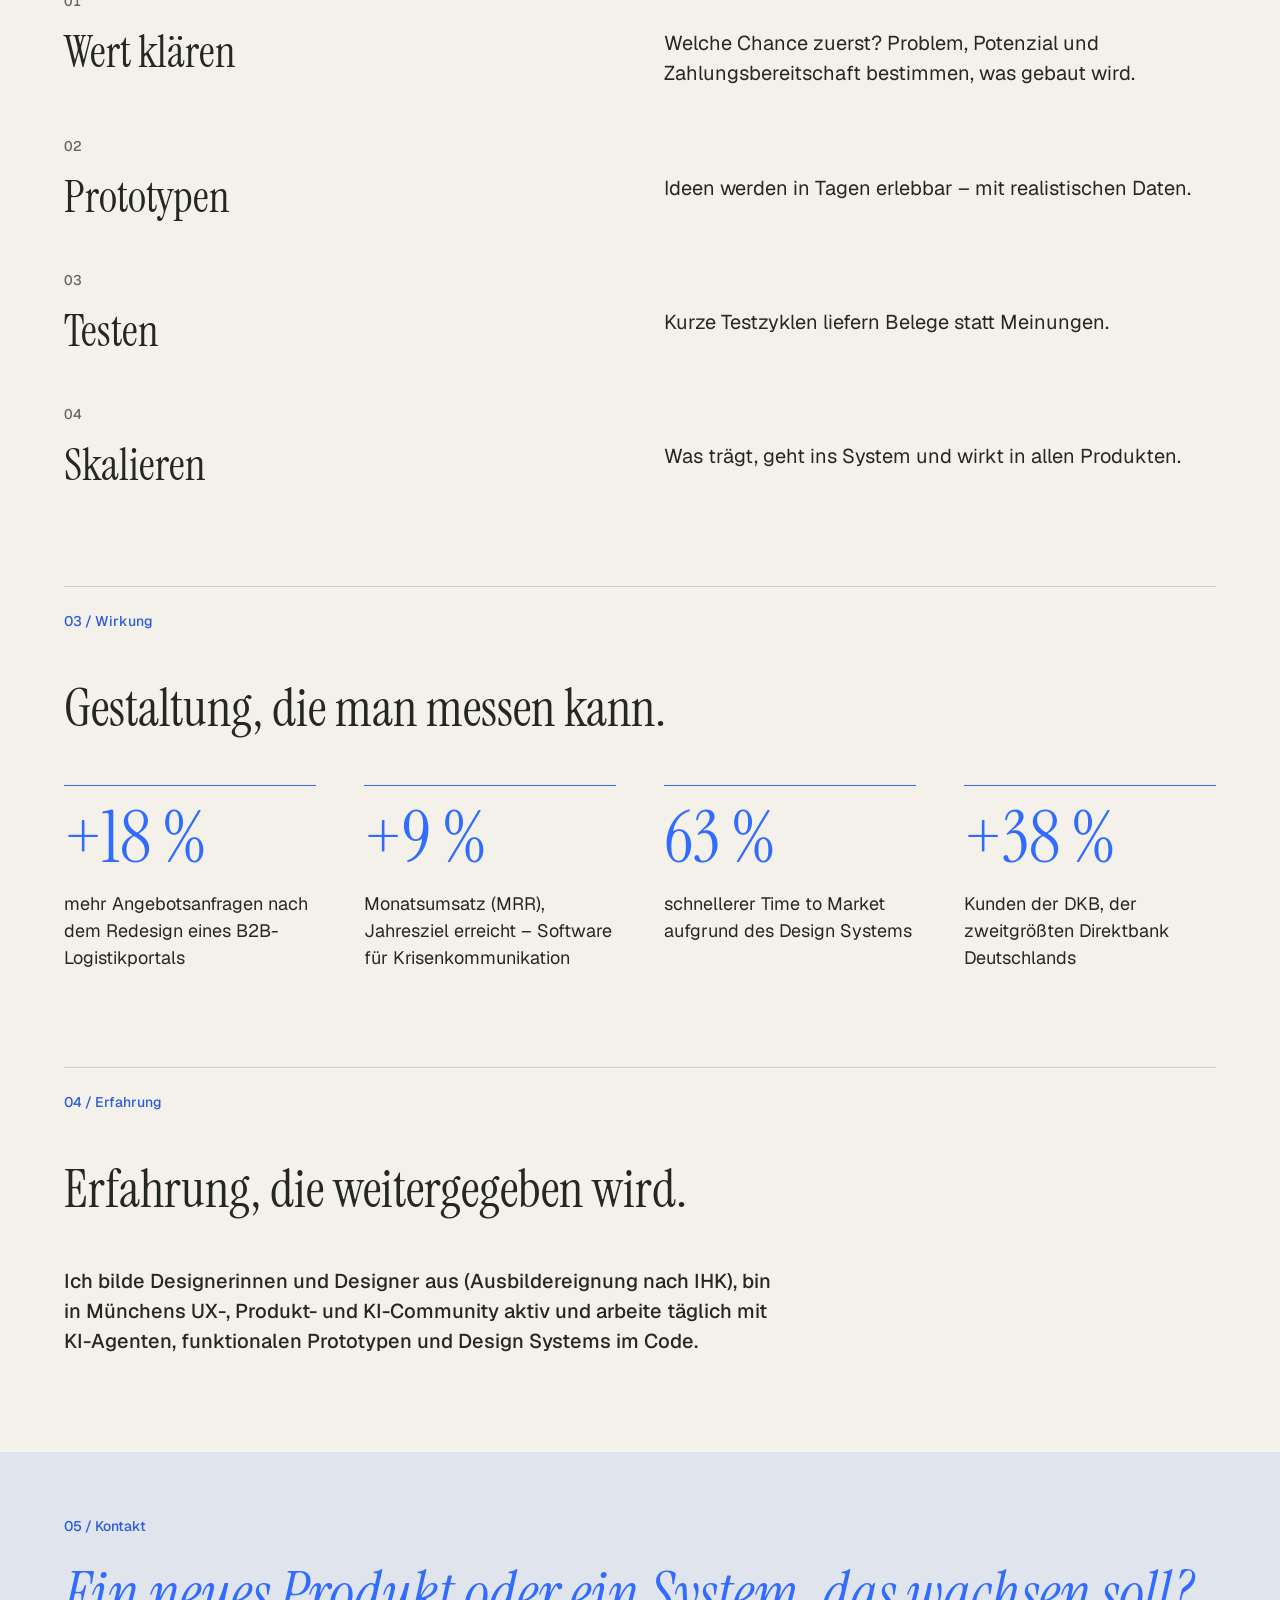
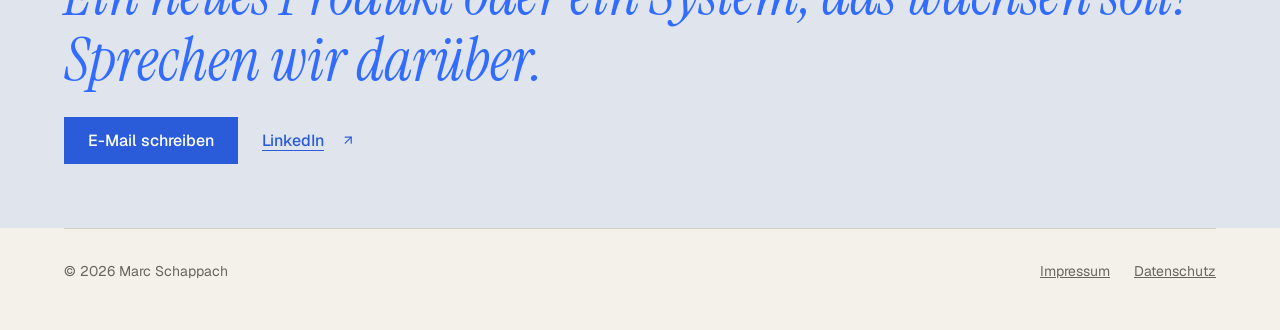
==== commit 0259fab5: "rollback" ====
--- a/index.html
+++ b/index.html
@@ -15,7 +15,7 @@
   <link rel="stylesheet" href="css/tokens.css?v=20261125">
   <link rel="stylesheet" href="css/site.css?v=20261125e">
   <link rel="stylesheet" href="css/start.css?v=20261125">
-  <link rel="stylesheet" href="css/editorial.css?v=20261125i">
+  <link rel="stylesheet" href="css/editorial.css?v=20261125j">
   <style>[data-view="editorial"] .page--start > main:not(.e-main) { visibility: hidden; }</style>
   <script>
     /* Darstellung (Standard Editorial) und Hell/Dunkel vor dem ersten Rendern setzen – kein Flackern */
--- a/css/editorial.css
+++ b/css/editorial.css
@@ -910,9 +910,3 @@
   .e-step--split .e-step__row { grid-template-columns: 1fr; }
   .e-step--split-rev > .e-fig { order: -1; }
 }
-
-/* Einheitliche Rundung der Screens (gegen helle/dunkle Ecken im Dunkelmodus).
-   Bühnenflächen bleiben eckig. Handy-Screens und Handy-Videos haben dieselbe Rundung (≈ iPhone). */
-.e-shot { border-radius: 8px; }
-.e-shot--phone, .e-video--phone { border-radius: 13% / 6%; }
-@media (min-width: 900px) { .e-shot { border-radius: 12px; } }
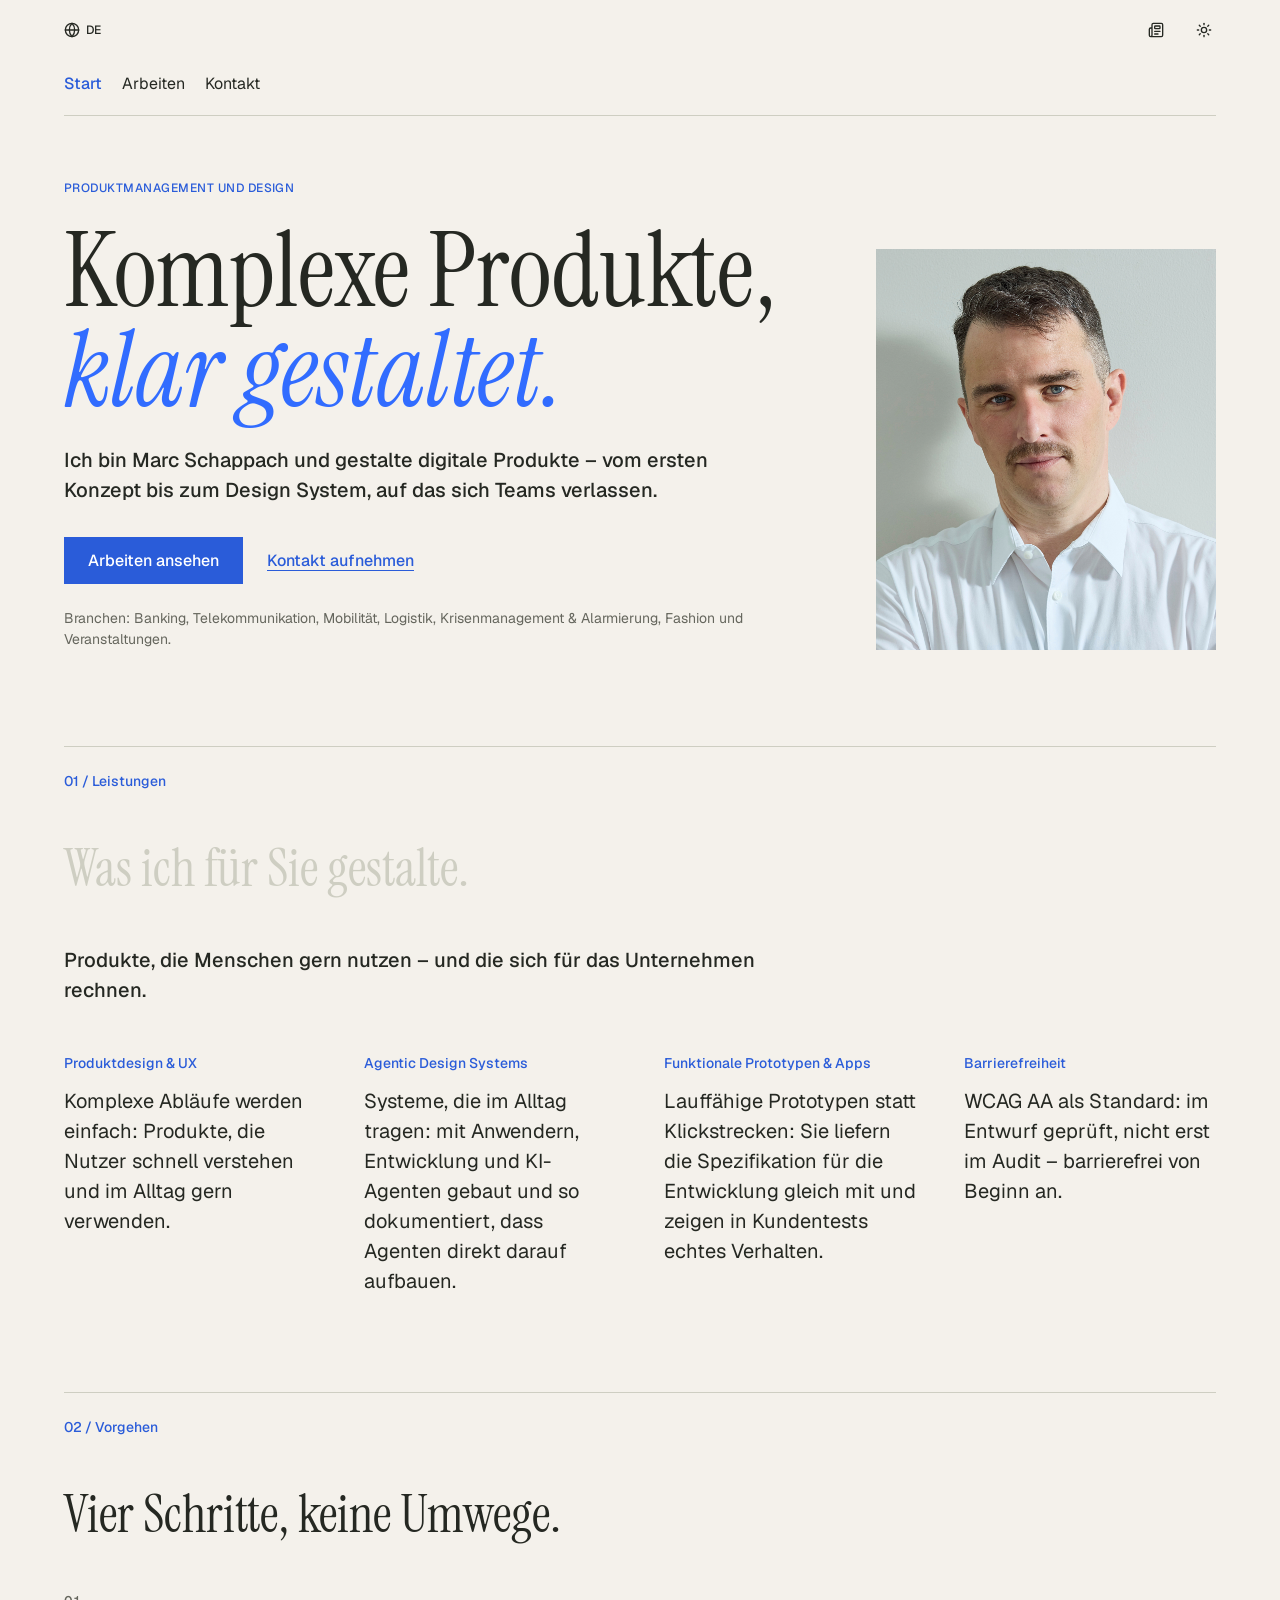
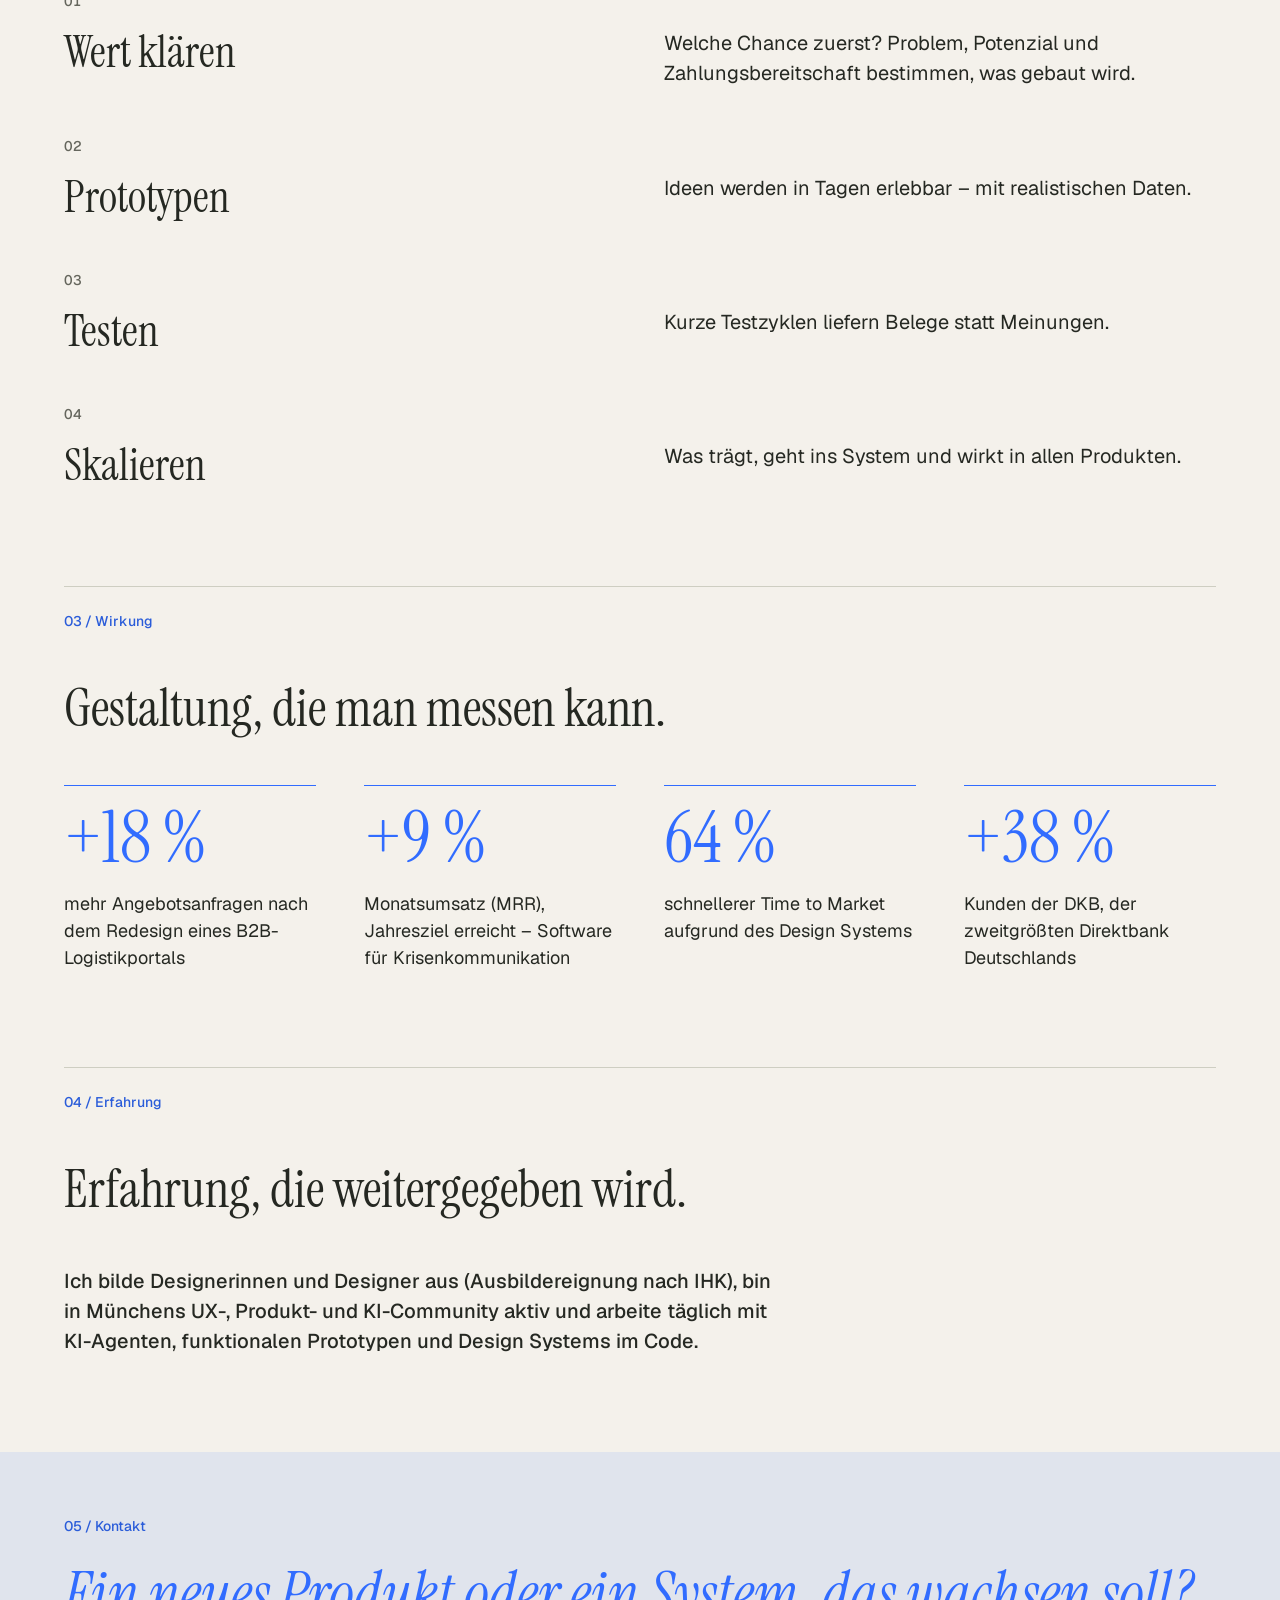
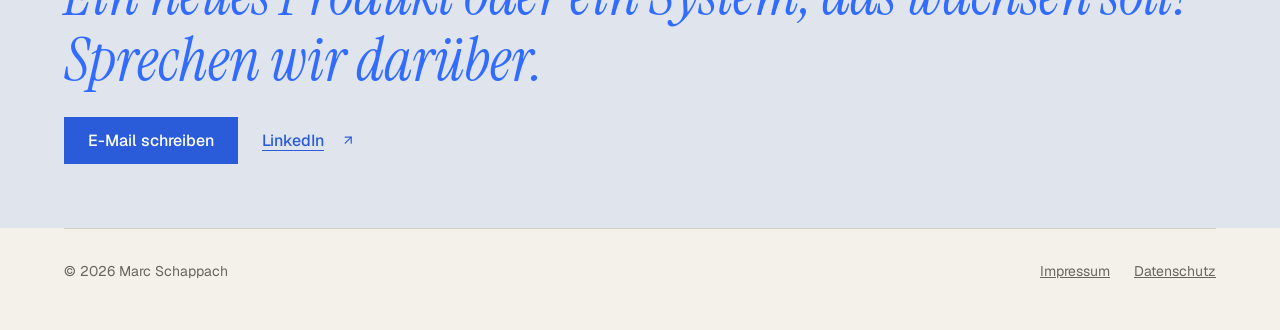
==== commit ce8ea2f6: "soft scroll ds" ====
--- a/index.html
+++ b/index.html
@@ -15,7 +15,7 @@
   <link rel="stylesheet" href="css/tokens.css?v=20261125">
   <link rel="stylesheet" href="css/site.css?v=20261125e">
   <link rel="stylesheet" href="css/start.css?v=20261125">
-  <link rel="stylesheet" href="css/editorial.css?v=20261125j">
+  <link rel="stylesheet" href="css/editorial.css?v=20261125k">
   <style>[data-view="editorial"] .page--start > main:not(.e-main) { visibility: hidden; }</style>
   <script>
     /* Darstellung (Standard Editorial) und Hell/Dunkel vor dem ersten Rendern setzen – kein Flackern */
@@ -211,6 +211,6 @@
   </template>
   <script src="js/theme.js?v=20261125"></script>
   <script src="js/site.js?v=20261125"></script>
-  <script src="js/editorial.js?v=20261125g"></script>
+  <script src="js/editorial.js?v=20261125k"></script>
 </body>
 </html>
--- a/css/editorial.css
+++ b/css/editorial.css
@@ -835,31 +835,21 @@
 }
 
 /* ---------- Scroll-Bühne (Arbeit 02 · Design System) ----------
-   Die Sektion rastet ein (sticky), der Text bleibt stehen, der Screenshot im Laptop
-   scrollt mit der Seite weiter bis zum Ende – dann geht es zur nächsten Sektion.
-   Steuerung in editorial.js (Editorial.scrolly). Ohne JS oder bei „Bewegung reduzieren“:
-   normale Sektion, der Bildschirm lässt sich selbst scrollen. */
+   Normale Sektion, die mitscrollt. Der Screenshot im Laptop läuft beim Erscheinen von
+   selbst langsam nach unten (editorial.js, Editorial.scrolly). Ohne JS oder bei
+   „Bewegung reduzieren“ lässt sich der Bildschirm selbst scrollen. */
 .e-scrolly { position: relative; }
-.e-scrolly.is-active { height: calc(100svh + var(--travel, 1600px)); }
 .e-scrolly__pin {
   display: grid;
   gap: 20px;
   align-content: center;
   padding: var(--e-block) 0;
 }
-.e-scrolly.is-active .e-scrolly__pin {
-  position: sticky;
-  top: 0;
-  height: 100svh;
-  padding: 24px 0;
-  grid-template-rows: auto minmax(0, 1fr);
-}
 .e-scrolly__text { display: grid; gap: 12px; align-content: center; max-width: var(--e-measure); }
 .e-scrolly__media { min-height: 0; display: grid; align-items: center; justify-items: center; }
 
 /* Laptop-Rahmen (reines CSS) */
 .e-laptop { width: 100%; max-width: 820px; }
-.e-scrolly.is-active .e-laptop { max-height: 100%; width: min(100%, calc((100svh - 230px) * 1.55)); }
 .e-laptop__screen {
   position: relative;
   aspect-ratio: 16 / 10;
@@ -890,11 +880,9 @@
 
 @media (min-width: 900px) {
   .e-scrolly__pin { grid-template-columns: minmax(0, 7fr) minmax(0, 4fr); gap: var(--e-col-gap); align-items: center; }
-  .e-scrolly.is-active .e-scrolly__pin { grid-template-rows: none; padding: 48px 0; }
   .e-scrolly--text-left .e-scrolly__pin { grid-template-columns: minmax(0, 4fr) minmax(0, 7fr); }
   .e-scrolly--text-left .e-scrolly__text { order: -1; }
   .e-scrolly--text-right .e-scrolly__text { order: 1; }
-  .e-scrolly.is-active .e-laptop { width: min(100%, calc((100svh - 140px) * 1.55)); }
 }
 /* Mobil: Text oben, Laptop darunter */
 @media (max-width: 899px) {
